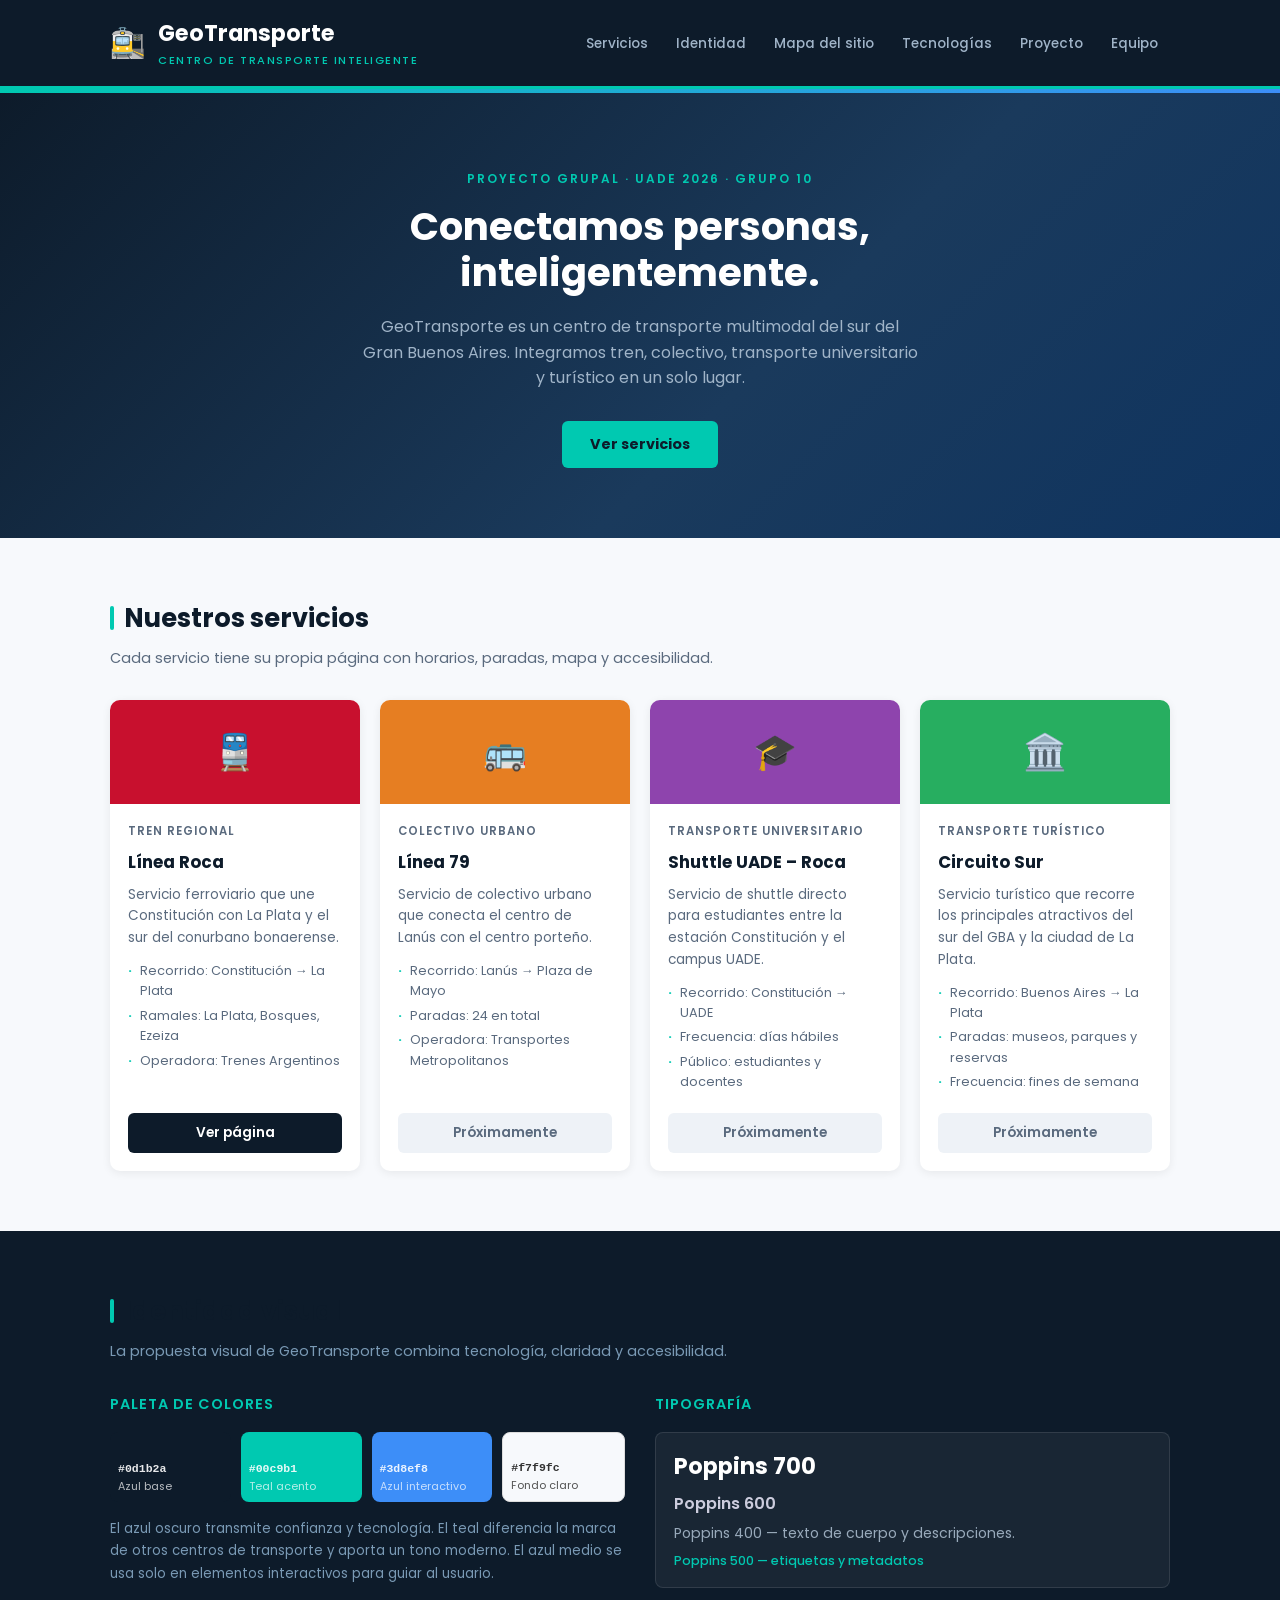
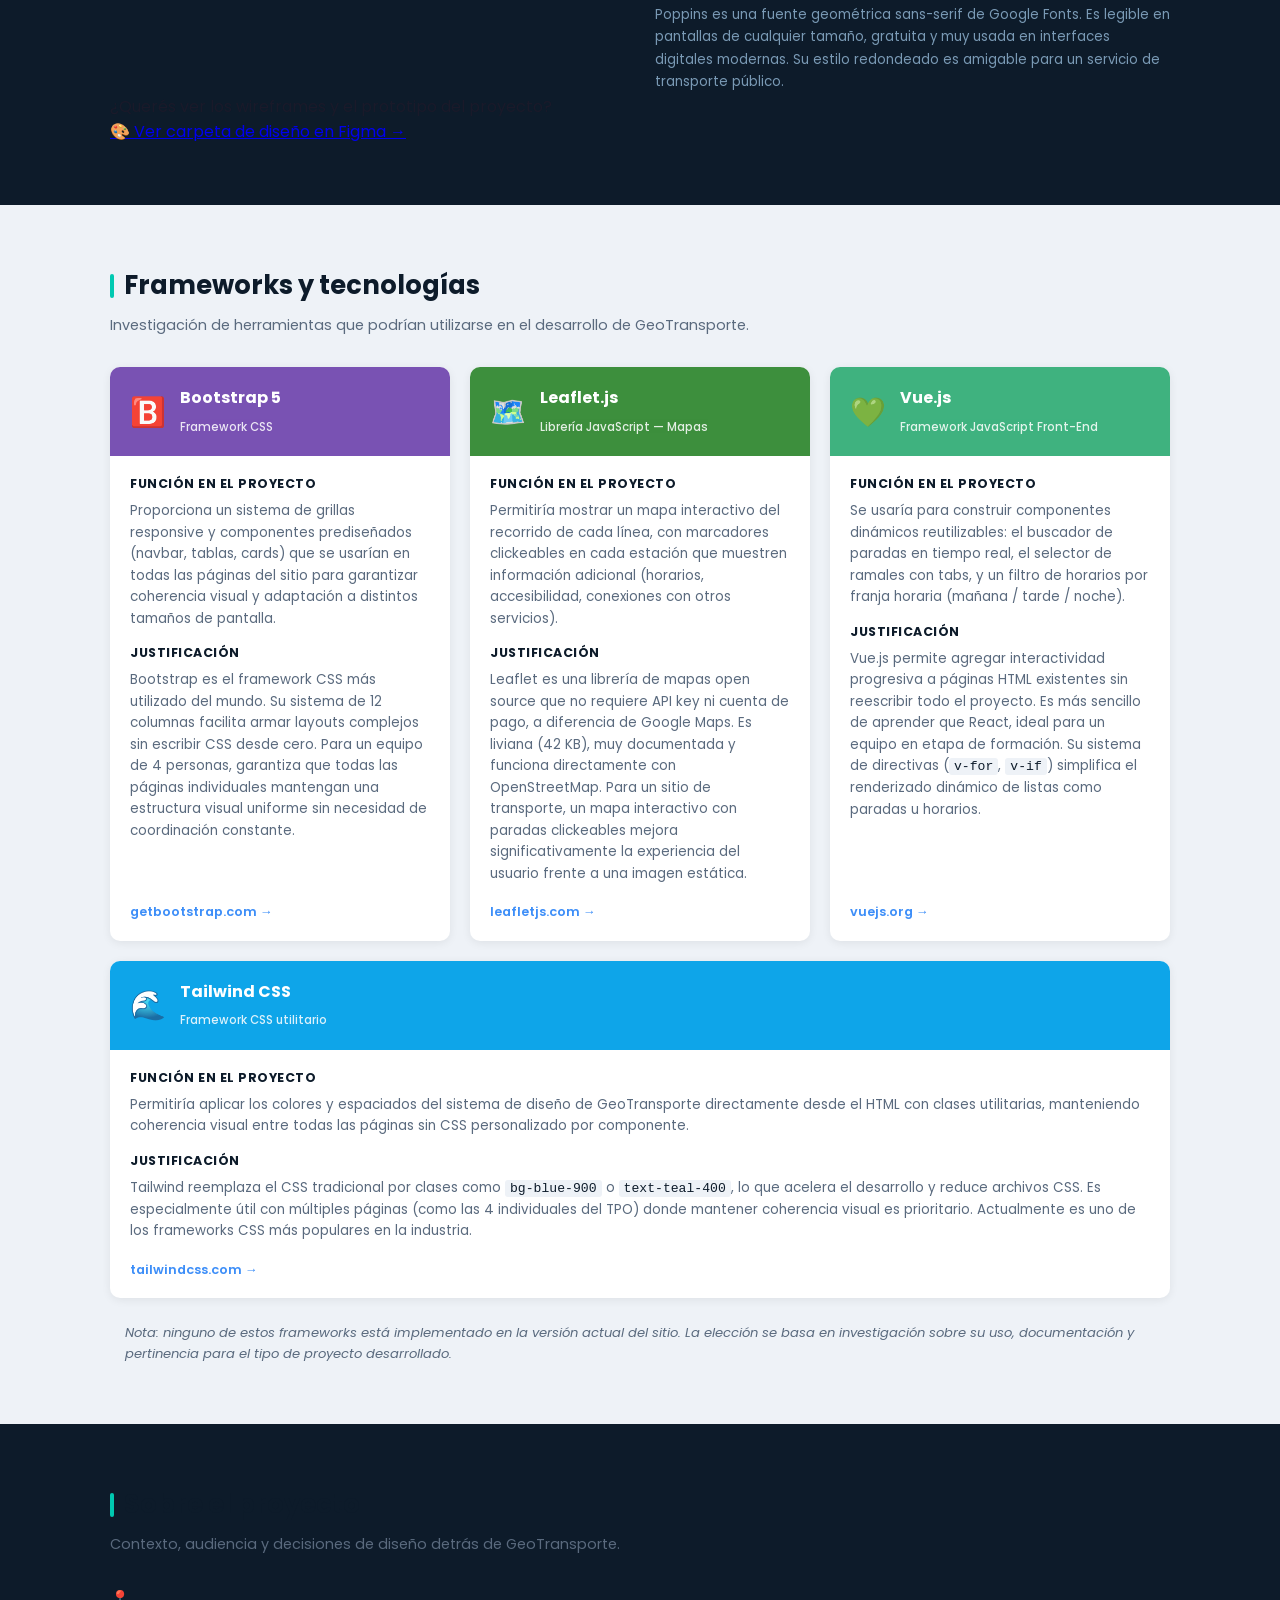
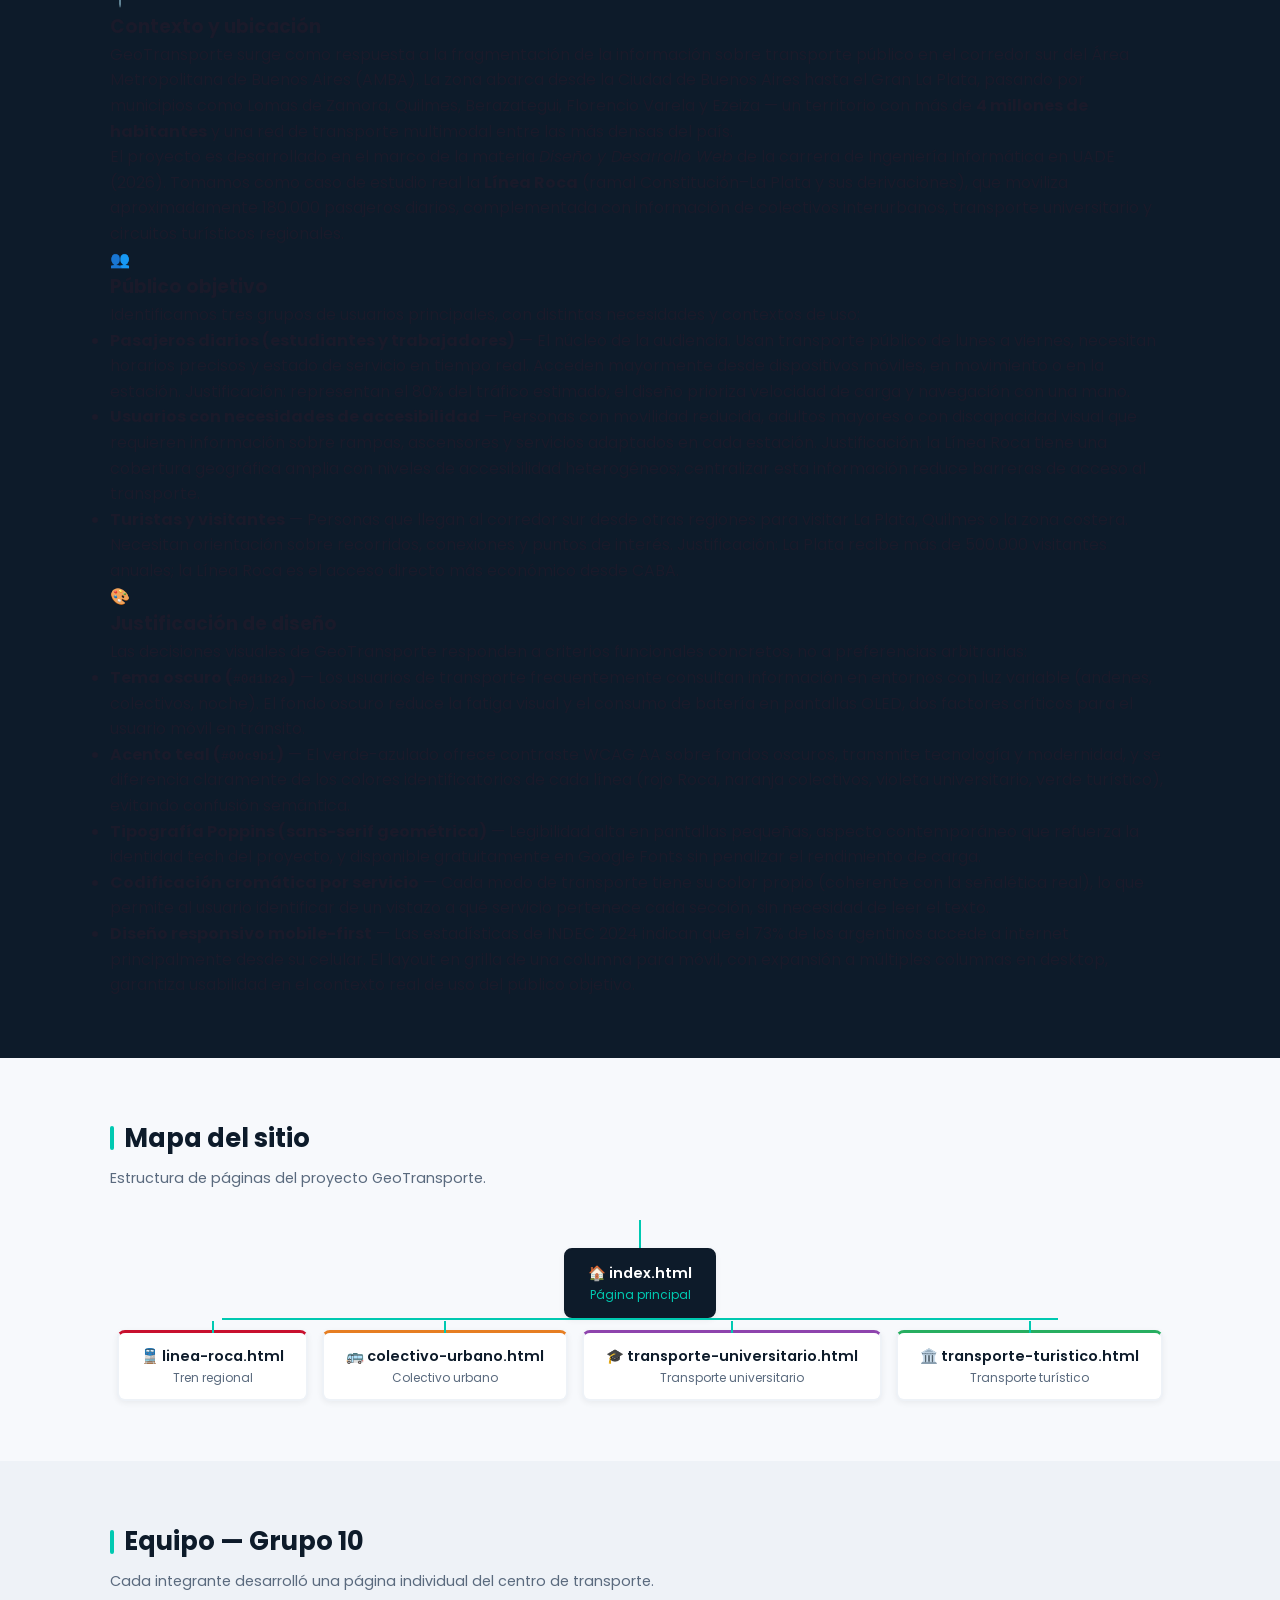
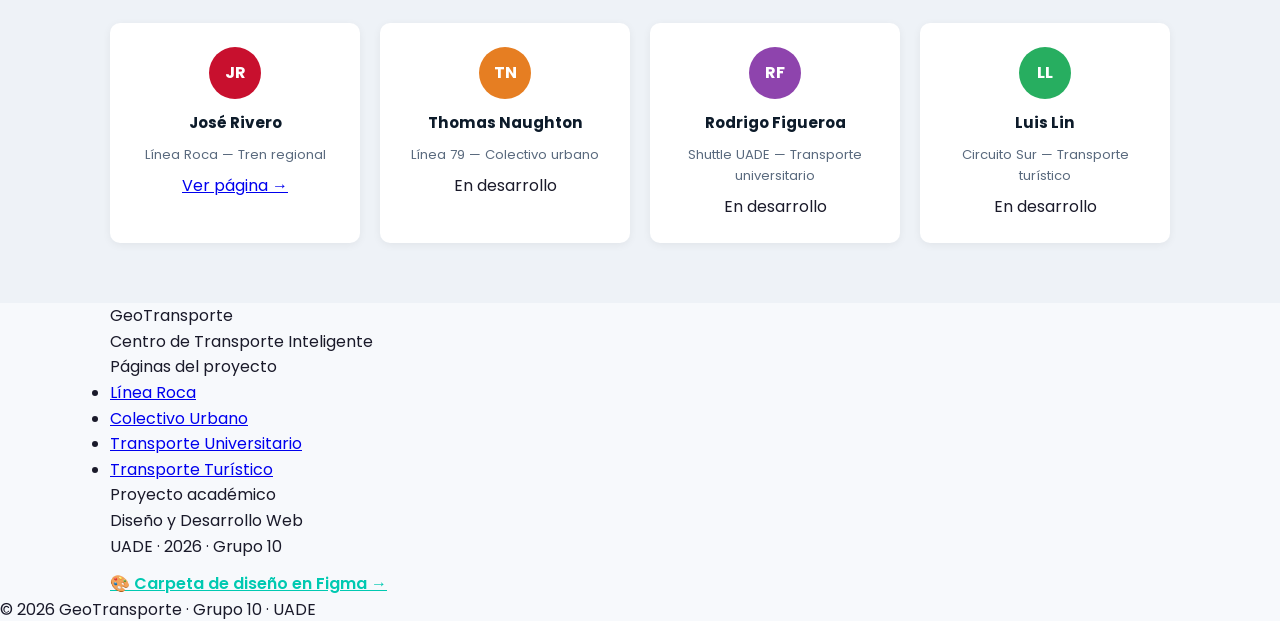
==== index.html @ 87348f89 "Initial commit: Proyecto Centro de Transporte Inteligente" ====
<!DOCTYPE html>
<html lang="es">
<head>
    <meta charset="UTF-8">
    <meta name="viewport" content="width=device-width, initial-scale=1.0">
    <title>GeoTransporte — Centro de Transporte Inteligente</title>
    <link rel="preconnect" href="https://fonts.googleapis.com">
    <link rel="preconnect" href="https://fonts.gstatic.com" crossorigin>
    <link href="https://fonts.googleapis.com/css2?family=Poppins:wght@400;500;600;700&display=swap" rel="stylesheet">
    <link rel="stylesheet" href="index.css">
</head>
<body>

    <!-- ENCABEZADO -->
    <header>
        <div class="contenedor-header">
            <div class="logo">
                <span class="logo-icono">🚉</span>
                <div>
                    <h1 class="logo-nombre">GeoTransporte</h1>
                    <p class="logo-subtitulo">Centro de Transporte Inteligente</p>
                </div>
            </div>
            <nav aria-label="Navegación principal">
                <ul>
                    <li><a href="#servicios">Servicios</a></li>
                    <li><a href="#identidad">Identidad</a></li>
                    <li><a href="#sitemap">Mapa del sitio</a></li>
                    <li><a href="#frameworks">Tecnologías</a></li>
                    <li><a href="#proyecto">Proyecto</a></li>
                    <li><a href="#equipo">Equipo</a></li>
                </ul>
            </nav>
        </div>
    </header>

    <!-- HERO -->
    <section class="hero">
        <div class="contenedor">
            <p class="hero-tag">Proyecto grupal · UADE 2026 · Grupo 10</p>
            <h2>Conectamos personas,<br>inteligentemente.</h2>
            <p class="hero-desc">
                GeoTransporte es un centro de transporte multimodal del sur del Gran Buenos Aires.
                Integramos tren, colectivo, transporte universitario y turístico en un solo lugar.
            </p>
            <a href="#servicios" class="btn-hero">Ver servicios</a>
        </div>
    </section>

    <!-- SERVICIOS / PÁGINAS INDIVIDUALES -->
    <section id="servicios" class="seccion">
        <div class="contenedor">
            <h2>Nuestros servicios</h2>
            <p class="subtitulo">Cada servicio tiene su propia página con horarios, paradas, mapa y accesibilidad.</p>

            <div class="grilla-servicios">

                <!-- Línea Roca — José -->
                <article class="tarjeta-servicio">
                    <div class="tarjeta-icono tren">🚆</div>
                    <div class="tarjeta-cuerpo">
                        <span class="tarjeta-tipo">Tren regional</span>
                        <h3>Línea Roca</h3>
                        <p>Servicio ferroviario que une Constitución con La Plata y el sur del conurbano bonaerense.</p>
                        <ul class="tarjeta-datos">
                            <li>Recorrido: Constitución → La Plata</li>
                            <li>Ramales: La Plata, Bosques, Ezeiza</li>
                            <li>Operadora: Trenes Argentinos</li>
                        </ul>
                        <a href="linea-roca.html" class="btn-tarjeta">Ver página</a>
                    </div>
                </article>

                <!-- Colectivo urbano — Thomas -->
                <article class="tarjeta-servicio">
                    <div class="tarjeta-icono colectivo">🚌</div>
                    <div class="tarjeta-cuerpo">
                        <span class="tarjeta-tipo">Colectivo urbano</span>
                        <h3>Línea 79</h3>
                        <p>Servicio de colectivo urbano que conecta el centro de Lanús con el centro porteño.</p>
                        <ul class="tarjeta-datos">
                            <li>Recorrido: Lanús → Plaza de Mayo</li>
                            <li>Paradas: 24 en total</li>
                            <li>Operadora: Transportes Metropolitanos</li>
                        </ul>
                        <a href="colectivo-urbano.html" class="btn-tarjeta proximamente">Próximamente</a>
                    </div>
                </article>

                <!-- Transporte universitario — Rodrigo -->
                <article class="tarjeta-servicio">
                    <div class="tarjeta-icono universitario">🎓</div>
                    <div class="tarjeta-cuerpo">
                        <span class="tarjeta-tipo">Transporte universitario</span>
                        <h3>Shuttle UADE – Roca</h3>
                        <p>Servicio de shuttle directo para estudiantes entre la estación Constitución y el campus UADE.</p>
                        <ul class="tarjeta-datos">
                            <li>Recorrido: Constitución → UADE</li>
                            <li>Frecuencia: días hábiles</li>
                            <li>Público: estudiantes y docentes</li>
                        </ul>
                        <a href="transporte-universitario.html" class="btn-tarjeta proximamente">Próximamente</a>
                    </div>
                </article>

                <!-- Transporte turístico — Luis -->
                <article class="tarjeta-servicio">
                    <div class="tarjeta-icono turistico">🏛️</div>
                    <div class="tarjeta-cuerpo">
                        <span class="tarjeta-tipo">Transporte turístico</span>
                        <h3>Circuito Sur</h3>
                        <p>Servicio turístico que recorre los principales atractivos del sur del GBA y la ciudad de La Plata.</p>
                        <ul class="tarjeta-datos">
                            <li>Recorrido: Buenos Aires → La Plata</li>
                            <li>Paradas: museos, parques y reservas</li>
                            <li>Frecuencia: fines de semana</li>
                        </ul>
                        <a href="transporte-turistico.html" class="btn-tarjeta proximamente">Próximamente</a>
                    </div>
                </article>

            </div>
        </div>
    </section>

    <!-- IDENTIDAD VISUAL -->
    <section id="identidad" class="seccion seccion-oscura">
        <div class="contenedor">
            <h2 class="titulo-claro">Identidad visual</h2>
            <p class="subtitulo claro">La propuesta visual de GeoTransporte combina tecnología, claridad y accesibilidad.</p>

            <div class="grilla-identidad">

                <div class="identidad-bloque">
                    <h3>Paleta de colores</h3>
                    <div class="paleta">
                        <div class="muestra-color" style="background-color: #0d1b2a;">
                            <span class="hex">#0d1b2a</span>
                            <span class="nombre-color">Azul base</span>
                        </div>
                        <div class="muestra-color" style="background-color: #00c9b1;">
                            <span class="hex">#00c9b1</span>
                            <span class="nombre-color">Teal acento</span>
                        </div>
                        <div class="muestra-color" style="background-color: #3d8ef8;">
                            <span class="hex">#3d8ef8</span>
                            <span class="nombre-color">Azul interactivo</span>
                        </div>
                        <div class="muestra-color claro" style="background-color: #f7f9fc; border: 1px solid #ddd;">
                            <span class="hex" style="color: #333;">#f7f9fc</span>
                            <span class="nombre-color" style="color: #555;">Fondo claro</span>
                        </div>
                    </div>
                    <p class="identidad-justif">
                        El azul oscuro transmite confianza y tecnología. El teal diferencia la marca de otros centros
                        de transporte y aporta un tono moderno. El azul medio se usa solo en elementos interactivos
                        para guiar al usuario.
                    </p>
                </div>

                <div class="identidad-bloque">
                    <h3>Tipografía</h3>
                    <div class="muestra-tipografia">
                        <p class="tipo-titulo">Poppins 700</p>
                        <p class="tipo-subtitulo">Poppins 600</p>
                        <p class="tipo-cuerpo">Poppins 400 — texto de cuerpo y descripciones.</p>
                        <p class="tipo-small">Poppins 500 — etiquetas y metadatos</p>
                    </div>
                    <p class="identidad-justif">
                        Poppins es una fuente geométrica sans-serif de Google Fonts. Es legible en pantallas de cualquier
                        tamaño, gratuita y muy usada en interfaces digitales modernas. Su estilo redondeado es amigable
                        para un servicio de transporte público.
                    </p>
                </div>

            </div>

            <div class="figma-cta">
                <p>¿Querés ver los wireframes y el prototipo del proyecto?</p>
                <a href="https://www.figma.com/design/9lpdKKjLLsfMPxaqhNQzon" target="_blank" rel="noopener noreferrer" class="btn-figma">
                    🎨 Ver carpeta de diseño en Figma →
                </a>
            </div>

        </div>
    </section>

    <!-- FRAMEWORKS Y TECNOLOGÍAS -->
    <section id="frameworks" class="seccion seccion-gris">
        <div class="contenedor">
            <h2>Frameworks y tecnologías</h2>
            <p class="subtitulo">Investigación de herramientas que podrían utilizarse en el desarrollo de GeoTransporte.</p>

            <div class="grilla-frameworks">

                <!-- Bootstrap -->
                <div class="framework-card">
                    <div class="fw-header fw-bootstrap">
                        <span class="fw-icono">🅱️</span>
                        <div>
                            <h3>Bootstrap 5</h3>
                            <span class="fw-tipo">Framework CSS</span>
                        </div>
                    </div>
                    <div class="fw-cuerpo">
                        <div class="fw-bloque">
                            <h4>Función en el proyecto</h4>
                            <p>Proporciona un sistema de grillas responsive y componentes prediseñados (navbar, tablas, cards) que se usarían en todas las páginas del sitio para garantizar coherencia visual y adaptación a distintos tamaños de pantalla.</p>
                        </div>
                        <div class="fw-bloque">
                            <h4>Justificación</h4>
                            <p>Bootstrap es el framework CSS más utilizado del mundo. Su sistema de 12 columnas facilita armar layouts complejos sin escribir CSS desde cero. Para un equipo de 4 personas, garantiza que todas las páginas individuales mantengan una estructura visual uniforme sin necesidad de coordinación constante.</p>
                        </div>
                        <a href="https://getbootstrap.com" target="_blank" rel="noopener noreferrer" class="fw-link">getbootstrap.com →</a>
                    </div>
                </div>

                <!-- Leaflet.js -->
                <div class="framework-card">
                    <div class="fw-header fw-leaflet">
                        <span class="fw-icono">🗺️</span>
                        <div>
                            <h3>Leaflet.js</h3>
                            <span class="fw-tipo">Librería JavaScript — Mapas</span>
                        </div>
                    </div>
                    <div class="fw-cuerpo">
                        <div class="fw-bloque">
                            <h4>Función en el proyecto</h4>
                            <p>Permitiría mostrar un mapa interactivo del recorrido de cada línea, con marcadores clickeables en cada estación que muestren información adicional (horarios, accesibilidad, conexiones con otros servicios).</p>
                        </div>
                        <div class="fw-bloque">
                            <h4>Justificación</h4>
                            <p>Leaflet es una librería de mapas open source que no requiere API key ni cuenta de pago, a diferencia de Google Maps. Es liviana (42 KB), muy documentada y funciona directamente con OpenStreetMap. Para un sitio de transporte, un mapa interactivo con paradas clickeables mejora significativamente la experiencia del usuario frente a una imagen estática.</p>
                        </div>
                        <a href="https://leafletjs.com" target="_blank" rel="noopener noreferrer" class="fw-link">leafletjs.com →</a>
                    </div>
                </div>

                <!-- Vue.js -->
                <div class="framework-card">
                                        <div class="fw-header fw-vue">
                        <span class="fw-icono">💚</span>
                        <div>
                            <h3>Vue.js</h3>
                            <span class="fw-tipo">Framework JavaScript Front-End</span>
                        </div>
                    </div>
                    <div class="fw-cuerpo">
                        <div class="fw-bloque">
                            <h4>Función en el proyecto</h4>
                            <p>Se usaría para construir componentes dinámicos reutilizables: el buscador de paradas en tiempo real, el selector de ramales con tabs, y un filtro de horarios por franja horaria (mañana / tarde / noche).</p>
                        </div>
                        <div class="fw-bloque">
                            <h4>Justificación</h4>
                            <p>Vue.js permite agregar interactividad progresiva a páginas HTML existentes sin reescribir todo el proyecto. Es más sencillo de aprender que React, ideal para un equipo en etapa de formación. Su sistema de directivas (<code>v-for</code>, <code>v-if</code>) simplifica el renderizado dinámico de listas como paradas u horarios.</p>
                        </div>
                        <a href="https://vuejs.org" target="_blank" rel="noopener noreferrer" class="fw-link">vuejs.org →</a>
                    </div>
                </div>

                <!-- Tailwind CSS -->
                <div class="framework-card">
                    <div class="fw-header fw-tailwind">
                        <span class="fw-icono">🌊</span>
                        <div>
                            <h3>Tailwind CSS</h3>
                            <span class="fw-tipo">Framework CSS utilitario</span>
                        </div>
                    </div>
                    <div class="fw-cuerpo">
                        <div class="fw-bloque">
                            <h4>Función en el proyecto</h4>
                            <p>Permitiría aplicar los colores y espaciados del sistema de diseño de GeoTransporte directamente desde el HTML con clases utilitarias, manteniendo coherencia visual entre todas las páginas sin CSS personalizado por componente.</p>
                        </div>
                        <div class="fw-bloque">
                            <h4>Justificación</h4>
                            <p>Tailwind reemplaza el CSS tradicional por clases como <code>bg-blue-900</code> o <code>text-teal-400</code>, lo que acelera el desarrollo y reduce archivos CSS. Es especialmente útil con múltiples páginas (como las 4 individuales del TPO) donde mantener coherencia visual es prioritario. Actualmente es uno de los frameworks CSS más populares en la industria.</p>
                        </div>
                        <a href="https://tailwindcss.com" target="_blank" rel="noopener noreferrer" class="fw-link">tailwindcss.com →</a>
                    </div>
                </div>

            </div>

            <p class="nota-frameworks">
                Nota: ninguno de estos frameworks está implementado en la versión actual del sitio. La elección se basa en investigación sobre su uso, documentación y pertinencia para el tipo de proyecto desarrollado.
            </p>
        </div>
    </section>


    <!-- SOBRE EL PROYECTO -->
    <section id="proyecto" class="seccion seccion-oscura">
        <div class="contenedor">
            <h2>Sobre el proyecto</h2>
            <p class="subtitulo">Contexto, audiencia y decisiones de diseño detrás de GeoTransporte.</p>

            <!-- Contexto y ubicación -->
            <div class="proyecto-bloque">
                <div class="proyecto-icono">📍</div>
                <div class="proyecto-texto">
                    <h3>Contexto y ubicación</h3>
                    <p>
                        GeoTransporte surge como respuesta a la fragmentación de la información sobre transporte público
                        en el corredor sur del Área Metropolitana de Buenos Aires (AMBA). La zona abarca desde la Ciudad
                        de Buenos Aires hasta el Gran La Plata, pasando por municipios como Lomas de Zamora, Quilmes,
                        Berazategui, Florencio Varela y Ezeiza — un territorio con más de <strong>4 millones de habitantes</strong>
                        y una red de transporte multimodal entre las más densas del país.
                    </p>
                    <p>
                        El proyecto es desarrollado en el marco de la materia <em>Diseño y Desarrollo Web</em> de la
                        carrera de Ingeniería Informática en UADE (2026). Tomamos como caso de estudio real la
                        <strong>Línea Roca</strong> (ramal Constitución–La Plata y sus derivaciones), que moviliza
                        aproximadamente 180.000 pasajeros diarios, complementada con información de colectivos
                        interurbanos, transporte universitario y circuitos turísticos regionales.
                    </p>
                </div>
            </div>

            <!-- Público objetivo -->
            <div class="proyecto-bloque">
                <div class="proyecto-icono">👥</div>
                <div class="proyecto-texto">
                    <h3>Público objetivo</h3>
                    <p>
                        Identificamos tres grupos de usuarios principales, con distintas necesidades y contextos de uso:
                    </p>
                    <ul class="proyecto-lista">
                        <li>
                            <strong>Pasajeros diarios (estudiantes y trabajadores)</strong> — El núcleo de la audiencia.
                            Usan transporte público de lunes a viernes, necesitan horarios precisos y estado de servicio
                            en tiempo real. Acceden mayormente desde dispositivos móviles, en movimiento o en la estación.
                            Justificación: representan el 80% del tráfico estimado; el diseño prioriza velocidad de carga
                            y navegación con una mano.
                        </li>
                        <li>
                            <strong>Usuarios con necesidades de accesibilidad</strong> — Personas con movilidad reducida,
                            adultos mayores o con discapacidad visual que requieren información sobre rampas, ascensores
                            y servicios adaptados en cada estación. Justificación: la Línea Roca tiene una cobertura
                            geográfica amplia con niveles de accesibilidad heterogéneos; centralizar esta información
                            reduce barreras de acceso al transporte.
                        </li>
                        <li>
                            <strong>Turistas y visitantes</strong> — Personas que llegan al corredor sur desde otras
                            regiones para visitar La Plata, Quilmes o la zona costera. Necesitan orientación sobre
                            recorridos, conexiones y puntos de interés. Justificación: La Plata recibe más de 500.000
                            visitantes anuales; la Línea Roca es el acceso directo más económico desde CABA.
                        </li>
                    </ul>
                </div>
            </div>

            <!-- Justificación de diseño -->
            <div class="proyecto-bloque">
                <div class="proyecto-icono">🎨</div>
                <div class="proyecto-texto">
                    <h3>Justificación de diseño</h3>
                    <p>
                        Las decisiones visuales de GeoTransporte responden a criterios funcionales concretos,
                        no a preferencias arbitrarias:
                    </p>
                    <ul class="proyecto-lista">
                        <li>
                            <strong>Tema oscuro (<code>#0d1b2a</code>)</strong> — Los usuarios de transporte
                            frecuentemente consultan información en entornos con luz variable (andenes, colectivos,
                            noche). El fondo oscuro reduce la fatiga visual y el consumo de batería en pantallas OLED,
                            dos factores críticos para el usuario móvil en tránsito.
                        </li>
                        <li>
                            <strong>Acento teal (<code>#00c9b1</code>)</strong> — El verde-azulado ofrece
                            contraste WCAG AA sobre fondos oscuros, transmite tecnología y modernidad, y se diferencia
                            claramente de los colores identificatorios de cada línea (rojo Roca, naranja colectivos,
                            violeta universitario, verde turístico), evitando confusión semántica.
                        </li>
                        <li>
                            <strong>Tipografía Poppins (sans-serif geométrica)</strong> — Legibilidad alta en
                            pantallas pequeñas, aspecto contemporáneo que refuerza la identidad tech del proyecto, y
                            disponible gratuitamente en Google Fonts sin penalizar el rendimiento de carga.
                        </li>
                        <li>
                            <strong>Codificación cromática por servicio</strong> — Cada modo de transporte tiene
                            su color propio (coherente con la señalética real), lo que permite al usuario identificar
                            de un vistazo a qué servicio pertenece cada sección, sin necesidad de leer el texto.
                        </li>
                        <li>
                            <strong>Diseño responsivo mobile-first</strong> — Las estadísticas de INDEC 2024
                            indican que el 73% de los argentinos accede a internet principalmente desde su celular.
                            El layout en grilla de una columna para móvil, con expansión a múltiples columnas en
                            desktop, garantiza usabilidad en el contexto real de uso del público objetivo.
                        </li>
                    </ul>
                </div>
            </div>

        </div>
    </section>


    <!-- MAPA DEL SITIO -->
    <section id="sitemap" class="seccion">
        <div class="contenedor">
            <h2>Mapa del sitio</h2>
            <p class="subtitulo">Estructura de páginas del proyecto GeoTransporte.</p>

            <div class="sitemap">
                <div class="sitemap-nodo raiz">
                    <span>🏠 index.html</span>
                    <small>Página principal</small>
                </div>
                <div class="sitemap-ramas">
                    <div class="sitemap-nodo hoja tren">
                        <span>🚆 linea-roca.html</span>
                        <small>Tren regional</small>
                    </div>
                    <div class="sitemap-nodo hoja colectivo">
                        <span>🚌 colectivo-urbano.html</span>
                        <small>Colectivo urbano</small>
                    </div>
                    <div class="sitemap-nodo hoja universitario">
                        <span>🎓 transporte-universitario.html</span>
                        <small>Transporte universitario</small>
                    </div>
                    <div class="sitemap-nodo hoja turistico">
                        <span>🏛️ transporte-turistico.html</span>
                        <small>Transporte turístico</small>
                    </div>
                </div>
            </div>
        </div>
    </section>

    <!-- EQUIPO -->
    <section id="equipo" class="seccion seccion-gris">
        <div class="contenedor">
            <h2>Equipo — Grupo 10</h2>
            <p class="subtitulo">Cada integrante desarrolló una página individual del centro de transporte.</p>

            <div class="grilla-equipo">
                <div class="tarjeta-integrante">
                    <div class="avatar tren">JR</div>
                    <h3>José Rivero</h3>
                    <p>Línea Roca — Tren regional</p>
                    <a href="linea-roca.html">Ver página →</a>
                </div>
                <div class="tarjeta-integrante">
                    <div class="avatar colectivo">TN</div>
                    <h3>Thomas Naughton</h3>
                    <p>Línea 79 — Colectivo urbano</p>
                    <span class="pendiente">En desarrollo</span>
                </div>
                <div class="tarjeta-integrante">
                    <div class="avatar universitario">RF</div>
                    <h3>Rodrigo Figueroa</h3>
                    <p>Shuttle UADE — Transporte universitario</p>
                    <span class="pendiente">En desarrollo</span>
                </div>
                <div class="tarjeta-integrante">
                    <div class="avatar turistico">LL</div>
                    <h3>Luis Lin</h3>
                    <p>Circuito Sur — Transporte turístico</p>
                    <span class="pendiente">En desarrollo</span>
                </div>
            </div>
        </div>
    </section>

    <!-- FOOTER -->
    <footer>
        <div class="contenedor contenedor-footer">
            <div class="footer-bloque">
                <p class="footer-logo">GeoTransporte</p>
                <p>Centro de Transporte Inteligente</p>
            </div>
            <div class="footer-bloque">
                <p class="footer-titulo">Páginas del proyecto</p>
                <ul>
                    <li><a href="linea-roca.html">Línea Roca</a></li>
                    <li><a href="colectivo-urbano.html">Colectivo Urbano</a></li>
                    <li><a href="transporte-universitario.html">Transporte Universitario</a></li>
                    <li><a href="transporte-turistico.html">Transporte Turístico</a></li>
                </ul>
            </div>
            <div class="footer-bloque">
                <p class="footer-titulo">Proyecto académico</p>
                <p>Diseño y Desarrollo Web</p>
                <p>UADE · 2026 · Grupo 10</p>
                <p style="margin-top: 0.75rem;">
                    <a href="https://www.figma.com/design/9lpdKKjLLsfMPxaqhNQzon" target="_blank" rel="noopener noreferrer" style="color: var(--color-acento); font-weight: 600;">
                        🎨 Carpeta de diseño en Figma →
                    </a>
                </p>
            </div>
        </div>
        <p class="footer-copy">© 2026 GeoTransporte · Grupo 10 · UADE</p>
    </footer>

</body>
</html>
---- index.css ----
/* =============================================
   ESTILOS — index.html
   GeoTransporte · Grupo 10 · UADE 2026
   ============================================= */

:root {
    --color-base: #0d1b2a;
    --color-acento: #00c9b1;
    --color-azul: #3d8ef8;
    --color-fondo: #f7f9fc;
    --color-fondo-alt: #eef2f7;
    --color-blanco: #ffffff;
    --color-texto: #1a1a2a;
    --color-texto-suave: #5a6a7e;
    --fuente: 'Poppins', Arial, sans-serif;

    /* colores por servicio */
    --tren: #c8102e;
    --colectivo: #e67e22;
    --universitario: #8e44ad;
    --turistico: #27ae60;
}

* {
    margin: 0;
    padding: 0;
    box-sizing: border-box;
}

body {
    font-family: var(--fuente);
    color: var(--color-texto);
    background-color: var(--color-fondo);
    line-height: 1.6;
}

.contenedor {
    max-width: 1100px;
    margin: 0 auto;
    padding: 0 20px;
}

/* ---- HEADER ---- */
header {
    background-color: var(--color-base);
    color: var(--color-blanco);
    padding: 16px 0;
    position: sticky;
    top: 0;
    z-index: 100;
    border-bottom: 3px solid var(--color-acento);
}

.contenedor-header {
    max-width: 1100px;
    margin: 0 auto;
    padding: 0 20px;
    display: flex;
    justify-content: space-between;
    align-items: center;
    flex-wrap: wrap;
    gap: 10px;
}

.logo {
    display: flex;
    align-items: center;
    gap: 12px;
}

.logo-icono {
    font-size: 1.8rem;
}

.logo-nombre {
    font-size: 1.4rem;
    font-weight: 700;
    color: var(--color-blanco);
}

.logo-subtitulo {
    font-size: 0.7rem;
    color: var(--color-acento);
    text-transform: uppercase;
    letter-spacing: 1.5px;
    font-weight: 500;
}

nav ul {
    list-style: none;
    display: flex;
    gap: 4px;
    flex-wrap: wrap;
}

nav ul li a {
    color: #a0b4c8;
    text-decoration: none;
    font-size: 0.85rem;
    font-weight: 500;
    padding: 6px 12px;
    border-radius: 4px;
    transition: background-color 0.2s, color 0.2s;
}

nav ul li a:hover {
    background-color: rgba(0, 201, 177, 0.12);
    color: var(--color-acento);
}

/* ---- HERO ---- */
.hero {
    background: linear-gradient(135deg, var(--color-base) 0%, #1a3a5c 60%, #0f3460 100%);
    color: var(--color-blanco);
    padding: 80px 0 70px;
    text-align: center;
    position: relative;
    overflow: hidden;
}

.hero::before {
    content: '';
    position: absolute;
    top: 0; left: 0; right: 0;
    height: 4px;
    background: linear-gradient(90deg, var(--color-acento), var(--color-azul));
}

.hero-tag {
    font-size: 0.75rem;
    color: var(--color-acento);
    text-transform: uppercase;
    letter-spacing: 2px;
    font-weight: 600;
    margin-bottom: 16px;
}

.hero h2 {
    font-size: 2.4rem;
    font-weight: 700;
    line-height: 1.2;
    margin-bottom: 18px;
}

.hero-desc {
    font-size: 1rem;
    color: #a0b4c8;
    max-width: 560px;
    margin: 0 auto 30px;
}

.btn-hero {
    display: inline-block;
    background-color: var(--color-acento);
    color: var(--color-base);
    padding: 12px 28px;
    border-radius: 6px;
    text-decoration: none;
    font-weight: 700;
    font-size: 0.9rem;
    transition: opacity 0.2s;
}

.btn-hero:hover {
    opacity: 0.85;
}

/* ---- SECCIONES ---- */
.seccion {
    padding: 60px 0;
}

.seccion-gris {
    background-color: var(--color-fondo-alt);
}

.seccion-oscura {
    background-color: var(--color-base);
}

.seccion h2,
.titulo-claro {
    font-size: 1.6rem;
    font-weight: 700;
    color: var(--color-base);
    margin-bottom: 8px;
    display: flex;
    align-items: center;
    gap: 10px;
}

.titulo-claro {
    color: var(--color-blanco);
}

.seccion h2::before {
    content: '';
    display: inline-block;
    width: 4px;
    height: 24px;
    background-color: var(--color-acento);
    border-radius: 2px;
    flex-shrink: 0;
}

.subtitulo {
    color: var(--color-texto-suave);
    font-size: 0.9rem;
    margin-bottom: 30px;
}

.subtitulo.claro {
    color: #7a9ab5;
}

/* ---- GRILLA DE SERVICIOS ---- */
.grilla-servicios {
    display: flex;
    flex-wrap: wrap;
    gap: 20px;
}

.tarjeta-servicio {
    flex: 1;
    min-width: 220px;
    background-color: var(--color-blanco);
    border-radius: 10px;
    overflow: hidden;
    box-shadow: 0 2px 10px rgba(0, 0, 0, 0.07);
    display: flex;
    flex-direction: column;
    transition: transform 0.2s, box-shadow 0.2s;
}

.tarjeta-servicio:hover {
    transform: translateY(-4px);
    box-shadow: 0 6px 20px rgba(0, 0, 0, 0.1);
}

.tarjeta-icono {
    font-size: 2.2rem;
    padding: 24px;
    text-align: center;
    color: var(--color-blanco);
}

.tarjeta-icono.tren         { background-color: var(--tren); }
.tarjeta-icono.colectivo    { background-color: var(--colectivo); }
.tarjeta-icono.universitario { background-color: var(--universitario); }
.tarjeta-icono.turistico    { background-color: var(--turistico); }

.tarjeta-cuerpo {
    padding: 18px;
    display: flex;
    flex-direction: column;
    flex: 1;
    gap: 8px;
}

.tarjeta-tipo {
    font-size: 0.72rem;
    font-weight: 600;
    text-transform: uppercase;
    letter-spacing: 1px;
    color: var(--color-texto-suave);
}

.tarjeta-cuerpo h3 {
    font-size: 1.05rem;
    font-weight: 700;
    color: var(--color-base);
}

.tarjeta-cuerpo p {
    font-size: 0.85rem;
    color: var(--color-texto-suave);
}

.tarjeta-datos {
    list-style: none;
    padding: 0;
    margin-top: 4px;
    display: flex;
    flex-direction: column;
    gap: 4px;
    flex: 1;
}

.tarjeta-datos li {
    font-size: 0.8rem;
    color: var(--color-texto-suave);
    padding-left: 12px;
    position: relative;
}

.tarjeta-datos li::before {
    content: '·';
    position: absolute;
    left: 0;
    color: var(--color-acento);
    font-weight: 700;
}

.btn-tarjeta {
    display: block;
    text-align: center;
    background-color: var(--color-base);
    color: var(--color-blanco);
    padding: 9px 0;
    border-radius: 6px;
    text-decoration: none;
    font-size: 0.85rem;
    font-weight: 600;
    margin-top: 12px;
    transition: background-color 0.2s;
}

.btn-tarjeta:hover {
    background-color: #1a3a5c;
}

.btn-tarjeta.proximamente {
    background-color: var(--color-fondo-alt);
    color: var(--color-texto-suave);
    cursor: default;
}

/* ---- IDENTIDAD VISUAL ---- */
.grilla-identidad {
    display: flex;
    gap: 30px;
    flex-wrap: wrap;
    margin-top: 30px;
}

.identidad-bloque {
    flex: 1;
    min-width: 260px;
}

.identidad-bloque h3 {
    color: var(--color-acento);
    font-size: 0.9rem;
    font-weight: 600;
    text-transform: uppercase;
    letter-spacing: 1px;
    margin-bottom: 16px;
}

/* paleta de colores */
.paleta {
    display: flex;
    gap: 10px;
    flex-wrap: wrap;
    margin-bottom: 16px;
}

.muestra-color {
    flex: 1;
    min-width: 80px;
    height: 70px;
    border-radius: 8px;
    display: flex;
    flex-direction: column;
    justify-content: flex-end;
    padding: 6px 8px;
}

.muestra-color .hex {
    font-size: 0.72rem;
    font-weight: 700;
    color: rgba(255, 255, 255, 0.9);
    font-family: monospace;
}

.muestra-color .nombre-color {
    font-size: 0.68rem;
    color: rgba(255, 255, 255, 0.7);
}

/* tipografía */
.muestra-tipografia {
    background-color: rgba(255, 255, 255, 0.05);
    border: 1px solid rgba(255, 255, 255, 0.1);
    border-radius: 8px;
    padding: 16px 18px;
    margin-bottom: 16px;
    display: flex;
    flex-direction: column;
    gap: 6px;
}

.tipo-titulo    { font-size: 1.4rem; font-weight: 700; color: #fff; }
.tipo-subtitulo { font-size: 1rem;   font-weight: 600; color: #ccd; }
.tipo-cuerpo    { font-size: 0.88rem; font-weight: 400; color: #99aabb; }
.tipo-small     { font-size: 0.78rem; font-weight: 500; color: var(--color-acento); }

.identidad-justif {
    font-size: 0.83rem;
    color: #7a9ab5;
    line-height: 1.7;
}

/* ---- FRAMEWORKS ---- */
.grilla-frameworks {
    display: flex;
    flex-wrap: wrap;
    gap: 20px;
    margin-top: 10px;
}

.framework-card {
    flex: 1;
    min-width: 260px;
    background-color: var(--color-blanco);
    border-radius: 10px;
    overflow: hidden;
    box-shadow: 0 2px 10px rgba(0,0,0,0.07);
    display: flex;
    flex-direction: column;
}

.fw-header {
    display: flex;
    align-items: center;
    gap: 14px;
    padding: 18px 20px;
    color: var(--color-blanco);
}

.fw-bootstrap    { background-color: #7952b3; }
.fw-leaflet      { background-color: #3d8f3d; }
.fw-vue          { background-color: #3fb27f; }
.fw-tailwind     { background-color: #0ea5e9; }

.fw-icono {
    font-size: 1.8rem;
    flex-shrink: 0;
}

.fw-header h3 {
    font-size: 1rem;
    font-weight: 700;
    margin-bottom: 2px;
}

.fw-tipo {
    font-size: 0.72rem;
    opacity: 0.85;
    font-weight: 500;
}

.fw-cuerpo {
    padding: 18px 20px;
    display: flex;
    flex-direction: column;
    gap: 14px;
    flex: 1;
}

.fw-bloque h4 {
    font-size: 0.78rem;
    font-weight: 700;
    text-transform: uppercase;
    letter-spacing: 0.5px;
    color: var(--color-base);
    margin-bottom: 6px;
}

.fw-bloque p {
    font-size: 0.84rem;
    color: var(--color-texto-suave);
    line-height: 1.6;
}

.fw-bloque code {
    background-color: var(--color-fondo-alt);
    padding: 1px 5px;
    border-radius: 3px;
    font-size: 0.82rem;
    color: var(--color-base);
}

.fw-link {
    display: inline-block;
    font-size: 0.8rem;
    font-weight: 600;
    color: var(--color-azul);
    text-decoration: none;
    margin-top: auto;
    padding-top: 4px;
}

.fw-link:hover { text-decoration: underline; }

.nota-frameworks {
    margin-top: 24px;
    font-size: 0.82rem;
    color: var(--color-texto-suave);
    font-style: italic;
    border-left: 3px solid var(--color-fondo-alt);
    padding-left: 12px;
}

/* ---- MAPA DEL SITIO ---- */
.sitemap {
    margin-top: 25px;
    display: flex;
    flex-direction: column;
    align-items: center;
    gap: 0;
}

.sitemap-nodo {
    display: flex;
    flex-direction: column;
    align-items: center;
    background-color: var(--color-blanco);
    border: 2px solid var(--color-acento);
    border-radius: 8px;
    padding: 12px 22px;
    text-align: center;
    box-shadow: 0 2px 6px rgba(0,0,0,0.06);
}

.sitemap-nodo span {
    font-weight: 600;
    font-size: 0.9rem;
    color: var(--color-base);
}

.sitemap-nodo small {
    font-size: 0.75rem;
    color: var(--color-texto-suave);
}

.sitemap-nodo.raiz {
    border-color: var(--color-base);
    background-color: var(--color-base);
}

.sitemap-nodo.raiz span {
    color: var(--color-blanco);
}

.sitemap-nodo.raiz small {
    color: var(--color-acento);
}

/* línea vertical entre raíz y ramas */
.sitemap::before {
    content: '';
    width: 2px;
    height: 28px;
    background-color: var(--color-acento);
}

.sitemap-ramas {
    display: flex;
    gap: 14px;
    flex-wrap: wrap;
    justify-content: center;
    position: relative;
    padding-top: 12px;
}

/* línea horizontal sobre las hojas */
.sitemap-ramas::before {
    content: '';
    position: absolute;
    top: 0;
    left: 10%;
    right: 10%;
    height: 2px;
    background-color: var(--color-acento);
}

.sitemap-nodo.hoja {
    border-color: var(--color-fondo-alt);
    position: relative;
}

/* líneas verticales desde la barra horizontal a cada hoja */
.sitemap-nodo.hoja::before {
    content: '';
    position: absolute;
    top: -12px;
    left: 50%;
    transform: translateX(-50%);
    width: 2px;
    height: 12px;
    background-color: var(--color-acento);
}

.sitemap-nodo.hoja.tren         { border-top: 3px solid var(--tren); }
.sitemap-nodo.hoja.colectivo    { border-top: 3px solid var(--colectivo); }
.sitemap-nodo.hoja.universitario { border-top: 3px solid var(--universitario); }
.sitemap-nodo.hoja.turistico    { border-top: 3px solid var(--turistico); }

/* ---- EQUIPO ---- */
.grilla-equipo {
    display: flex;
    flex-wrap: wrap;
    gap: 20px;
    margin-top: 10px;
}

.tarjeta-integrante {
    flex: 1;
    min-width: 180px;
    background-color: var(--color-blanco);
    border-radius: 10px;
    padding: 24px 18px;
    text-align: center;
    box-shadow: 0 2px 8px rgba(0,0,0,0.06);
    display: flex;
    flex-direction: column;
    align-items: center;
    gap: 8px;
}

.avatar {
    width: 52px;
    height: 52px;
    border-radius: 50%;
    display: flex;
    align-items: center;
    justify-content: center;
    font-size: 1rem;
    font-weight: 700;
    color: var(--color-blanco);
    margin-bottom: 4px;
}

.avatar.tren          { background-color: var(--tren); }
.avatar.colectivo     { background-color: var(--colectivo); }
.avatar.universitario { background-color: var(--universitario); }
.avatar.turistico     { background-color: var(--turistico); }

.tarjeta-integrante h3 {
    font-size: 0.95rem;
    font-weight: 700;
    color: var(--color-base);
}

.tarjeta-integrante p {
    font-size: 0.82rem;
    color: var(--color-texto-suave);
}

.tarjeta-integrante a {
    
/* ===================================================
   SECCIÓN: SOBRE EL PROYECTO
   =================================================== */

.seccion-oscura {
    background-color: var(--color-base);
    color: var(--color-blanco);
}

.seccion-oscura h2,
.seccion-oscura .subtitulo {
    color: var(--color-blanco);
}

.seccion-oscura .subtitulo {
    opacity: 0.7;
}

.proyecto-bloque {
    display: flex;
    gap: 1.5rem;
    background-color: rgba(255, 255, 255, 0.05);
    border: 1px solid rgba(255, 255, 255, 0.08);
    border-radius: 12px;
    padding: 2rem;
    margin-top: 2rem;
    align-items: flex-start;
}

.proyecto-icono {
    font-size: 2.2rem;
    flex-shrink: 0;
    width: 56px;
    text-align: center;
    margin-top: 2px;
}

.proyecto-texto {
    flex: 1;
}

.proyecto-texto h3 {
    font-size: 1.2rem;
    font-weight: 700;
    color: var(--color-acento);
    margin-bottom: 0.75rem;
}

.proyecto-texto p {
    font-size: 0.95rem;
    color: rgba(255, 255, 255, 0.82);
    line-height: 1.7;
    margin-bottom: 0.75rem;
}

.proyecto-texto p:last-child {
    margin-bottom: 0;
}

.proyecto-lista {
    list-style: none;
    padding: 0;
    margin: 0.75rem 0 0;
    display: flex;
    flex-direction: column;
    gap: 1rem;
}

.proyecto-lista li {
    font-size: 0.92rem;
    color: rgba(255, 255, 255, 0.8);
    line-height: 1.65;
    padding-left: 1.2rem;
    position: relative;
}

.proyecto-lista li::before {
    content: "▸";
    color: var(--color-acento);
    position: absolute;
    left: 0;
    font-size: 0.85rem;
}

.proyecto-lista li strong {
    color: var(--color-blanco);
}

.proyecto-lista li code {
    background-color: rgba(0, 201, 177, 0.15);
    color: var(--color-acento);
    padding: 0.1em 0.35em;
    border-radius: 4px;
    font-size: 0.88em;
    font-family: 'Courier New', monospace;
}

@media (max-width: 640px) {
    .proyecto-bloque {
        flex-direction: column;
        gap: 1rem;
    }

    .proyecto-icono {
        font-size: 1.8rem;
        width: auto;
    }
}

/* ===================================================
   FIGMA CTA — link a carpeta de diseño
   =================================================== */

.figma-cta {
    margin-top: 2.5rem;
    text-align: center;
    padding: 1.5rem;
    background-color: rgba(0, 201, 177, 0.08);
    border: 1px solid rgba(0, 201, 177, 0.25);
    border-radius: 12px;
}

.figma-cta p {
    font-size: 0.95rem;
    color: rgba(255, 255, 255, 0.7);
    margin-bottom: 1rem;
}

.btn-figma {
    display: inline-block;
    background-color: var(--color-acento);
    color: var(--color-base);
    font-weight: 700;
    font-size: 0.95rem;
    padding: 0.65rem 1.6rem;
    border-radius: 8px;
    text-decoration: none;
    transition: opacity 0.2s, transform 0.2s;
}

.btn-figma:hover {
    opacity: 0.88;
    transform: translateY(-2px);
}
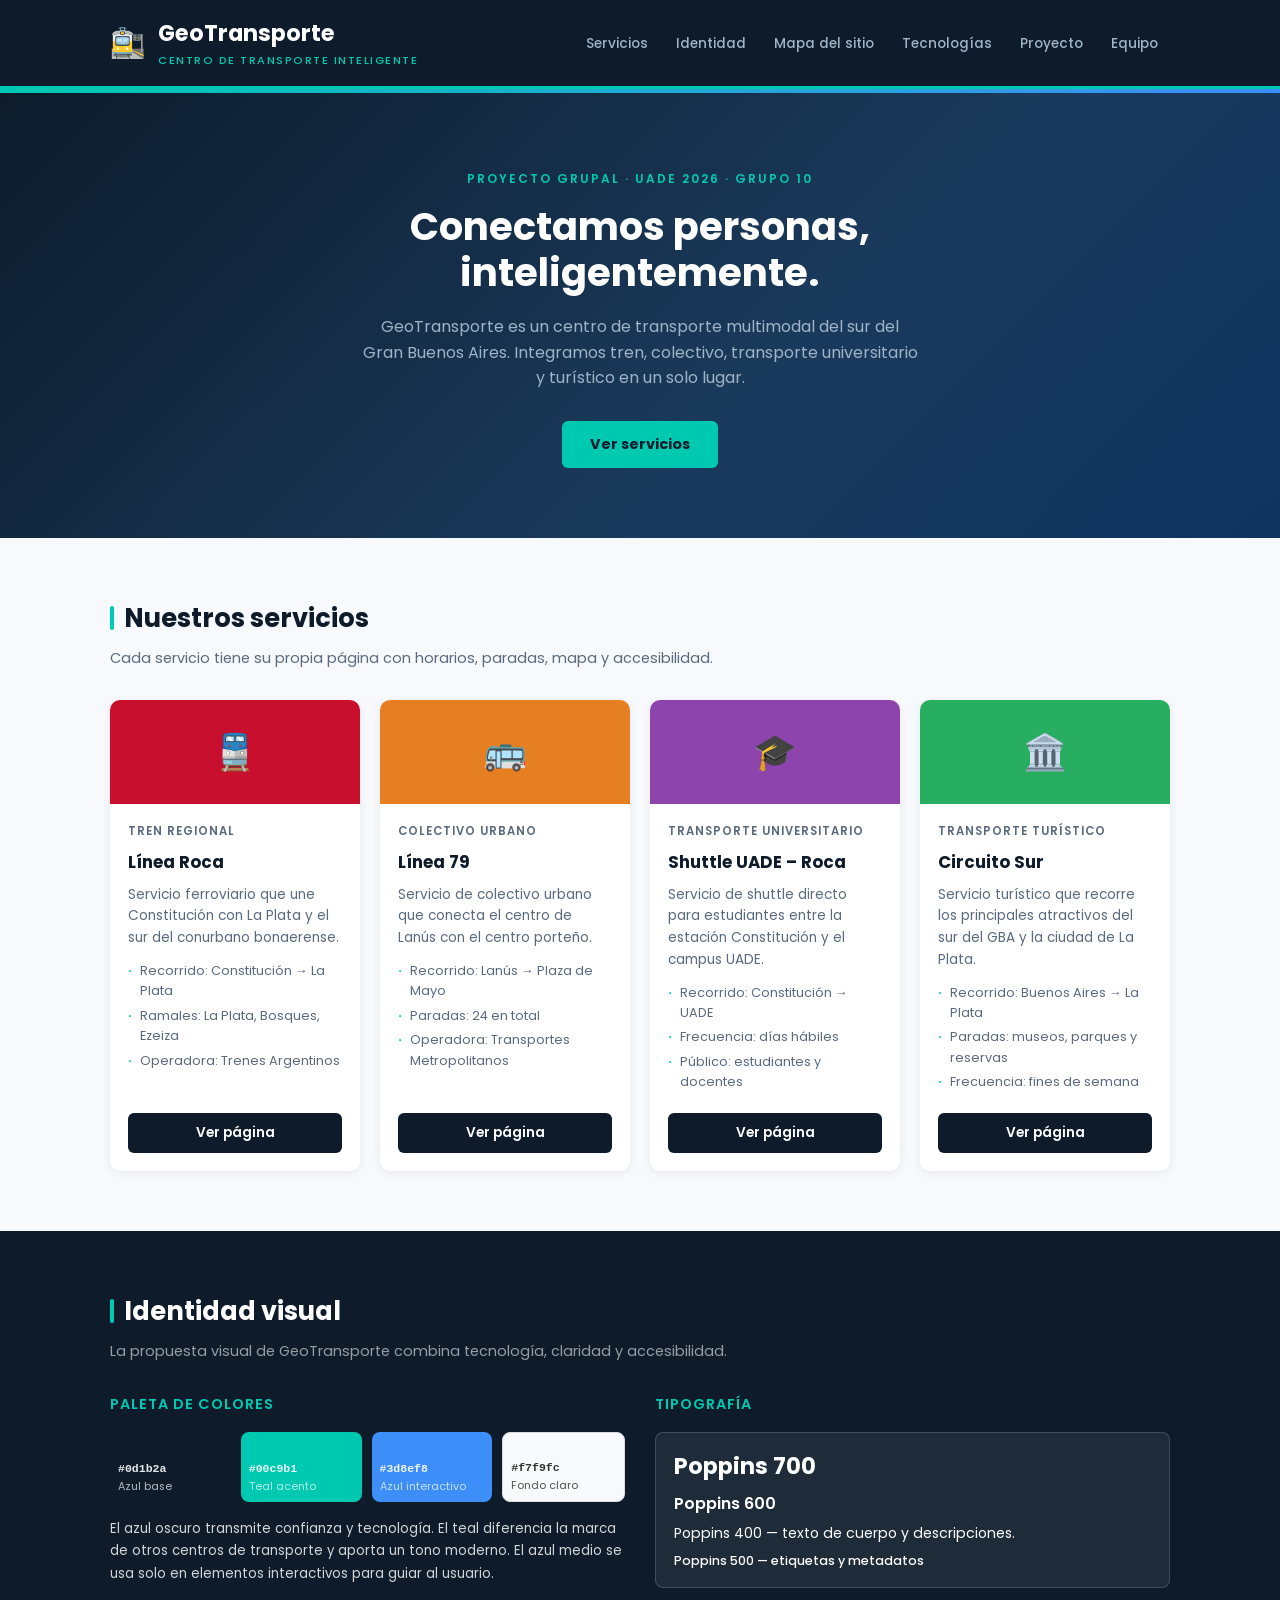
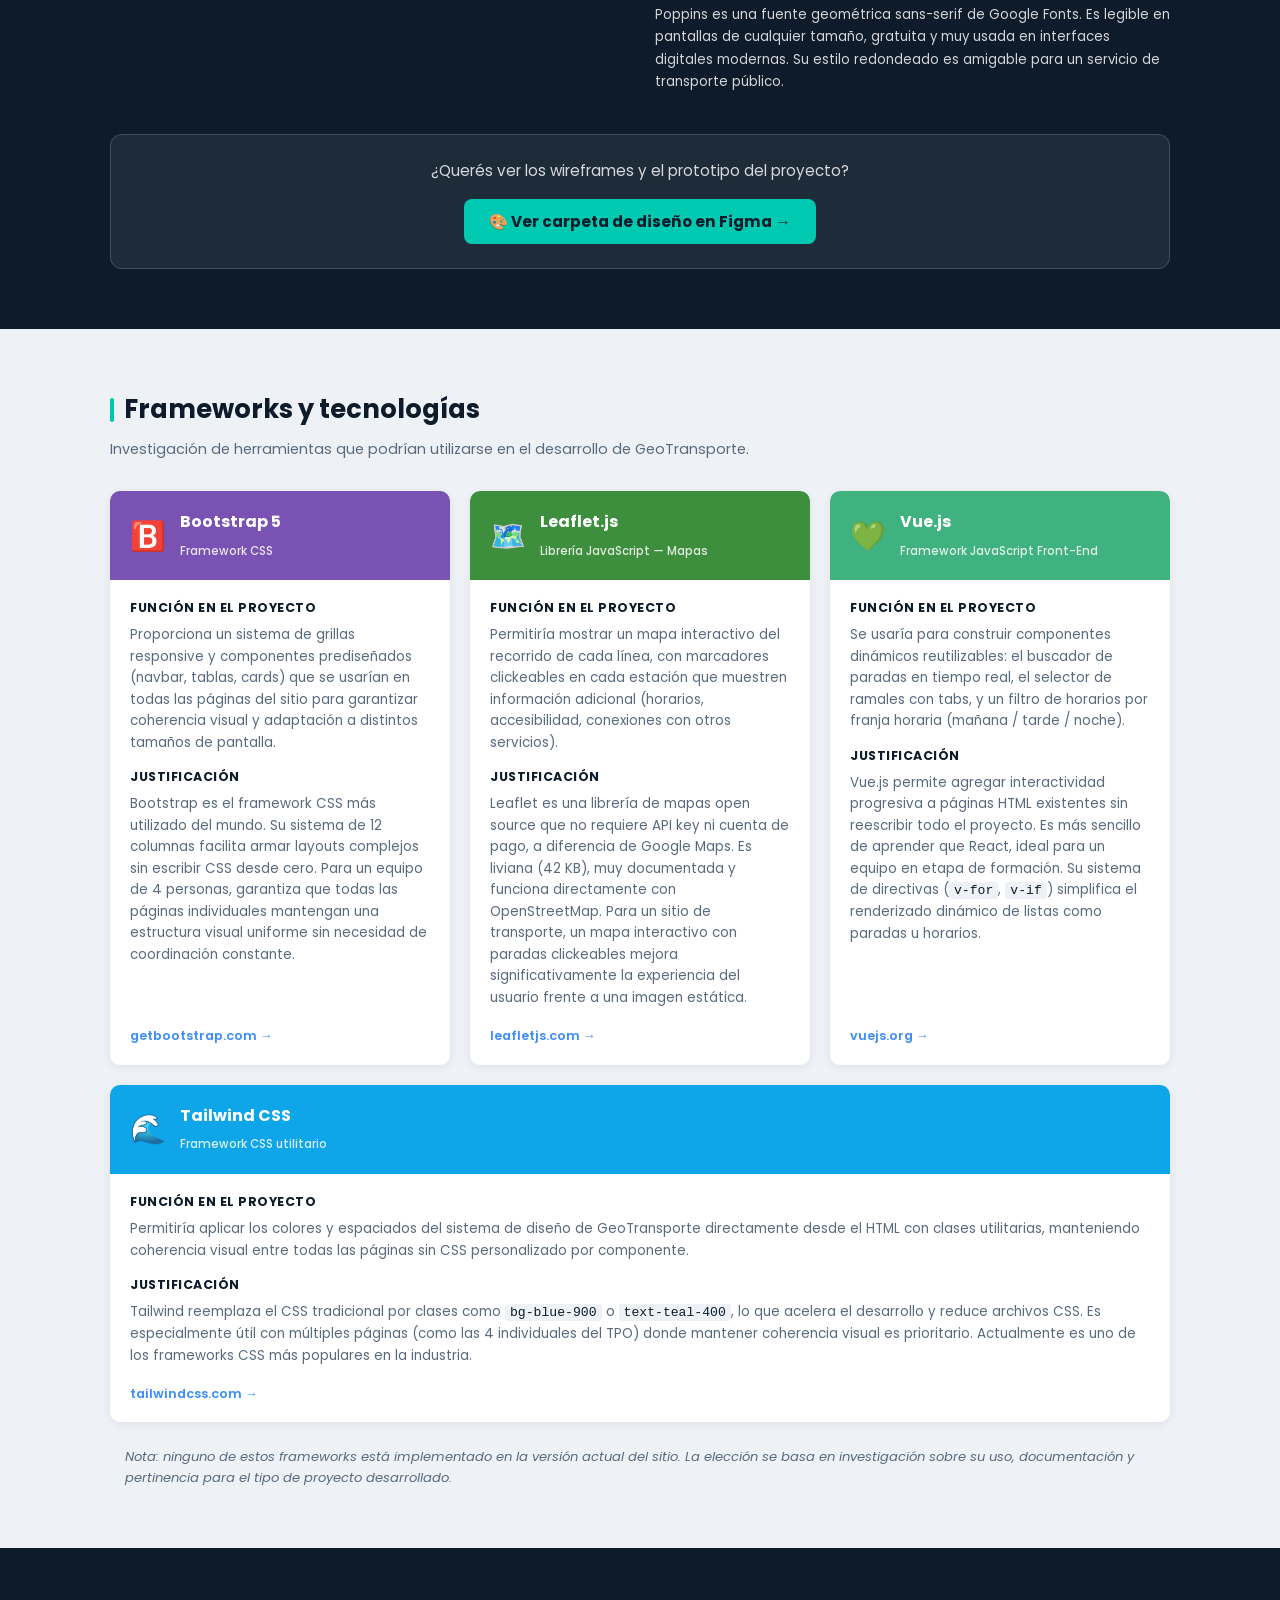
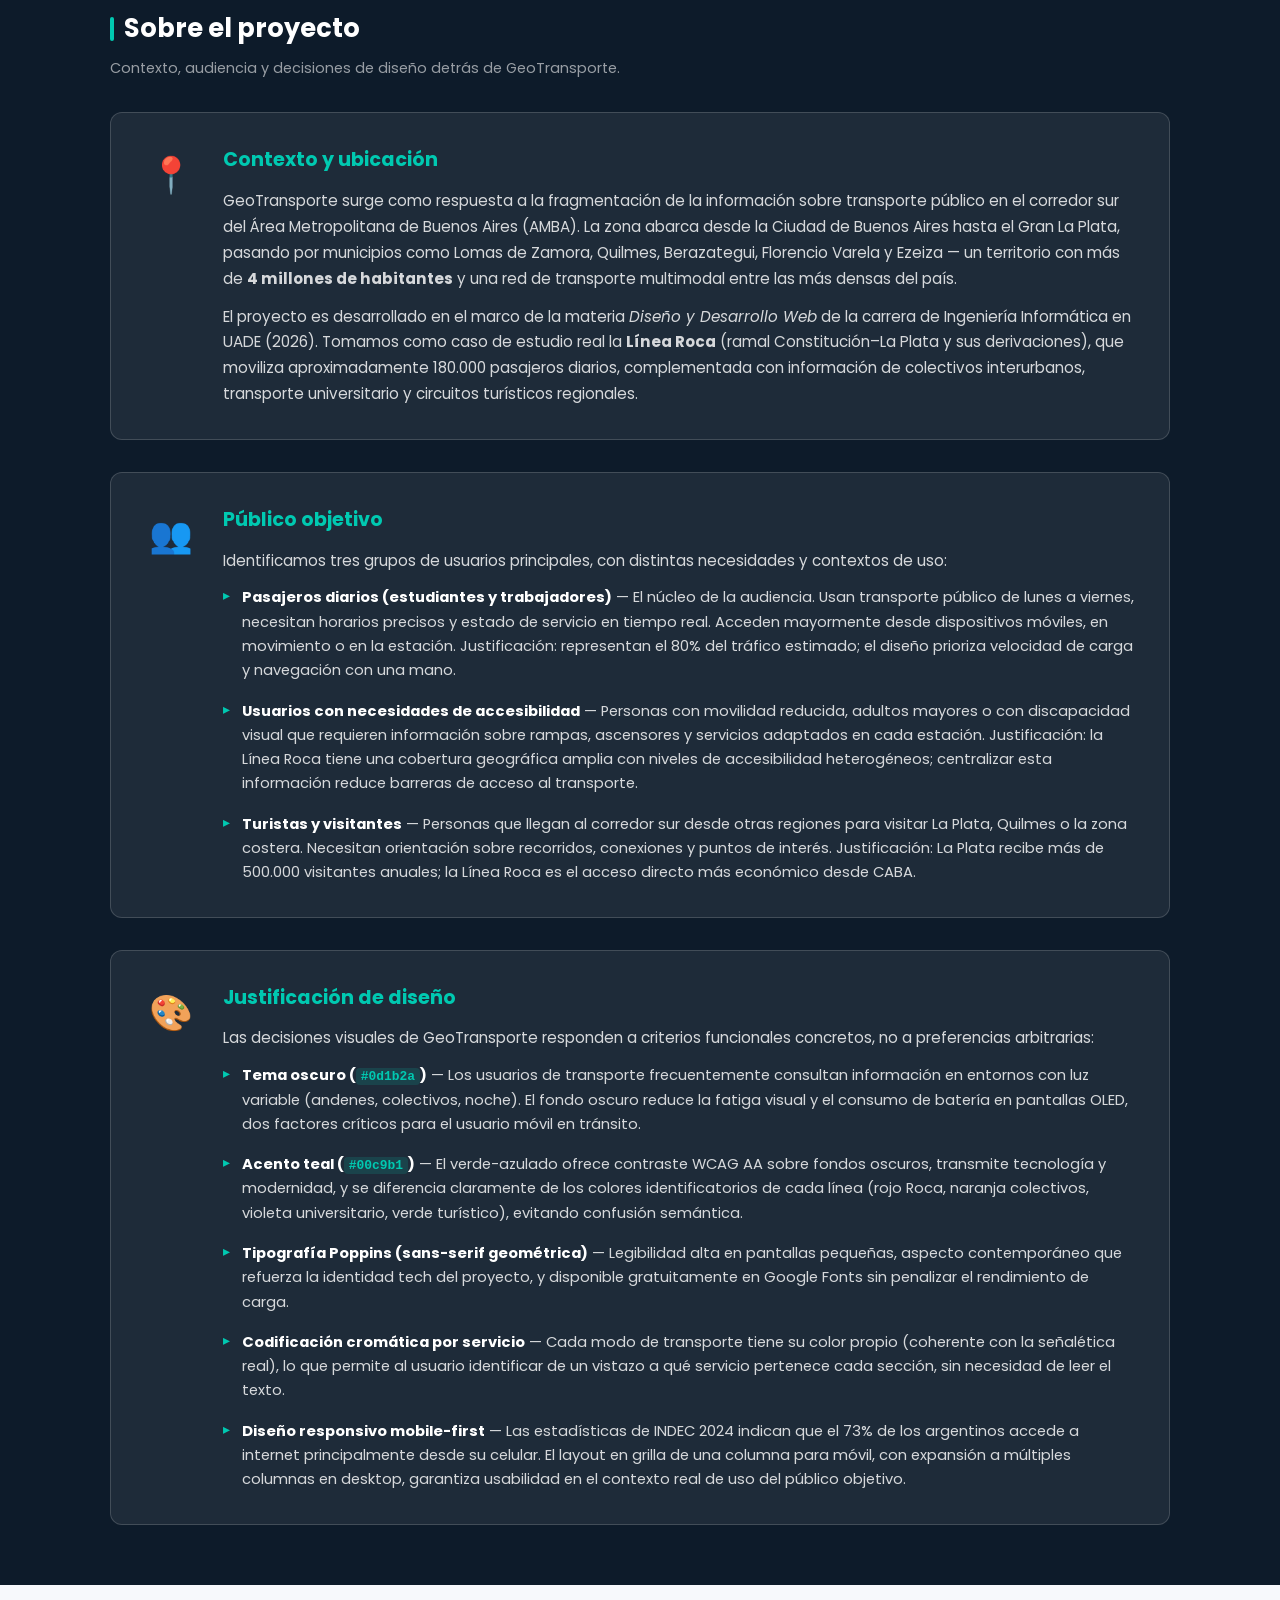
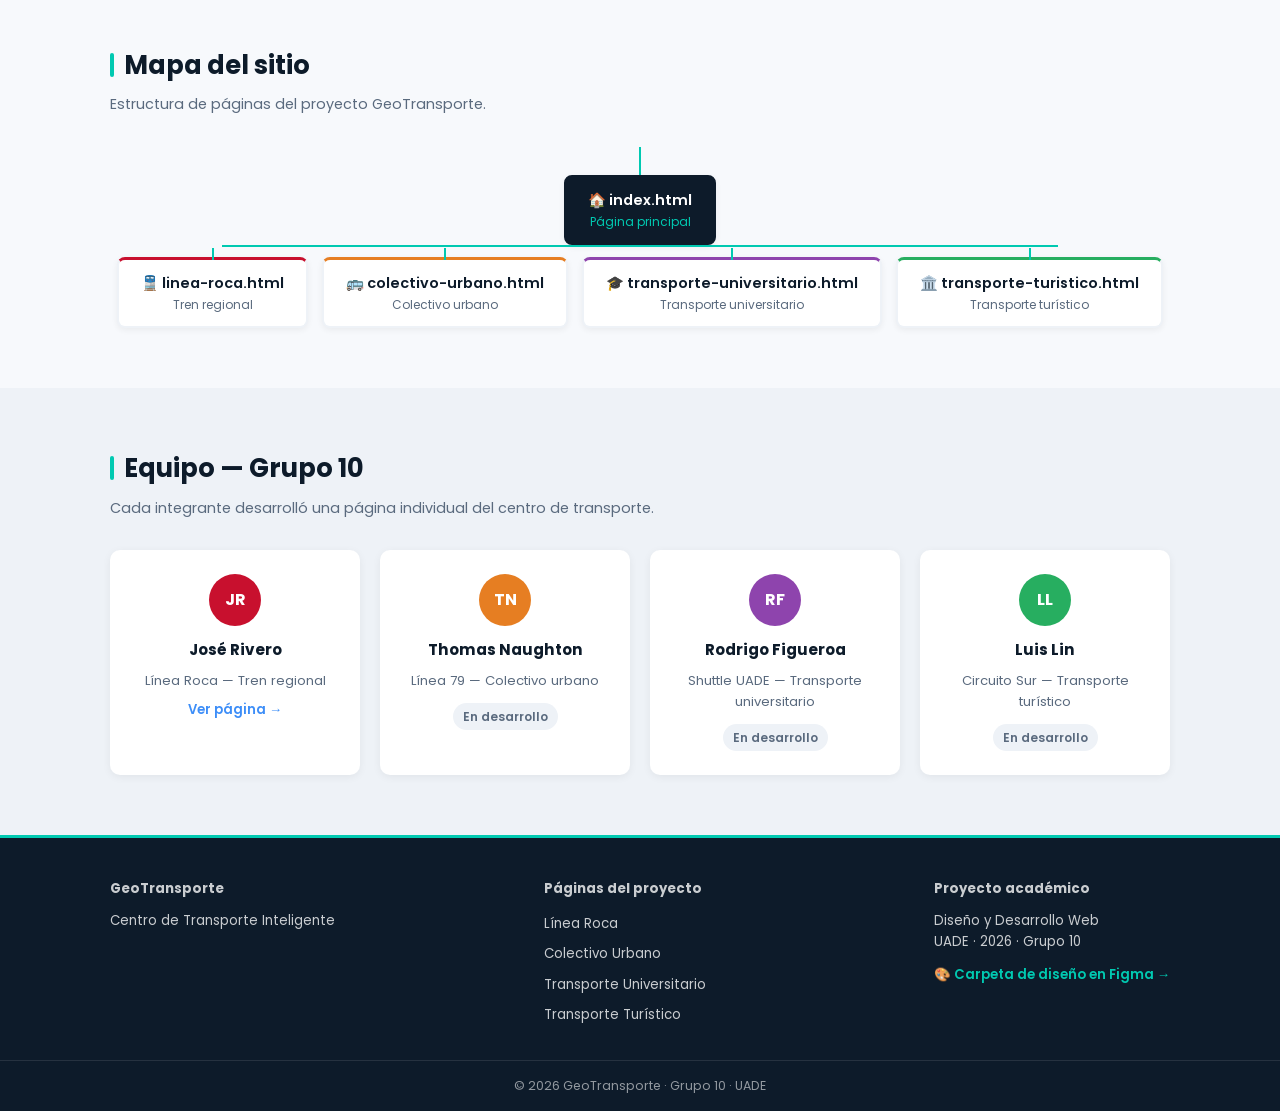
==== commit de1365f0: "commit 1 Update and fix" ====
--- a/index.html
+++ b/index.html
@@ -83,7 +83,7 @@
                             <li>Paradas: 24 en total</li>
                             <li>Operadora: Transportes Metropolitanos</li>
                         </ul>
-                        <a href="colectivo-urbano.html" class="btn-tarjeta proximamente">Próximamente</a>
+                        <a href="linea79_naranja_final/linea79.html" class="btn-tarjeta">Ver página</a>
                     </div>
                 </article>
 
@@ -99,7 +99,7 @@
                             <li>Frecuencia: días hábiles</li>
                             <li>Público: estudiantes y docentes</li>
                         </ul>
-                        <a href="transporte-universitario.html" class="btn-tarjeta proximamente">Próximamente</a>
+                        <a href="uade_shuttle/shuttle-uade.html" class="btn-tarjeta">Ver página</a>
                     </div>
                 </article>
 
@@ -115,7 +115,7 @@
                             <li>Paradas: museos, parques y reservas</li>
                             <li>Frecuencia: fines de semana</li>
                         </ul>
-                        <a href="transporte-turistico.html" class="btn-tarjeta proximamente">Próximamente</a>
+                        <a href="transporte-turistico.html" class="btn-tarjeta">Ver página</a>
                     </div>
                 </article>
 
@@ -177,7 +177,7 @@
 
             <div class="figma-cta">
                 <p>¿Querés ver los wireframes y el prototipo del proyecto?</p>
-                <a href="https://www.figma.com/design/9lpdKKjLLsfMPxaqhNQzon" target="_blank" rel="noopener noreferrer" class="btn-figma">
+                <a href="https://www.figma.com/design/HhK1fH0W7MjYqB6SNRhzUA/Untitled?node-id=4-6&t=qNDkJk1Mj0W2M1UP-1" target="_blank" rel="noopener noreferrer" class="btn-figma">
                     🎨 Ver carpeta de diseño en Figma →
                 </a>
             </div>
--- a/index.css
+++ b/index.css
@@ -649,7 +649,27 @@
 }
 
 .tarjeta-integrante a {
-    
+    color: var(--color-azul);
+    text-decoration: none;
+    font-size: 0.82rem;
+    font-weight: 600;
+}
+
+.tarjeta-integrante a:hover {
+    text-decoration: underline;
+}
+
+.pendiente {
+    display: inline-block;
+    margin-top: 4px;
+    padding: 4px 10px;
+    border-radius: 999px;
+    background-color: var(--color-fondo-alt);
+    color: var(--color-texto-suave);
+    font-size: 0.75rem;
+    font-weight: 600;
+}
+
 /* ===================================================
    SECCIÓN: SOBRE EL PROYECTO
    =================================================== */
@@ -794,3 +814,116 @@
     opacity: 0.88;
     transform: translateY(-2px);
 }
+
+
+/* ===================================================
+   CORRECCIÓN DE CONTRASTE Y FOOTER — agregado
+   =================================================== */
+
+.seccion-oscura {
+    background-color: var(--color-base);
+    color: var(--color-blanco);
+}
+
+.seccion-oscura h2,
+.seccion-oscura .titulo-claro,
+.seccion-oscura .subtitulo,
+.seccion-oscura h3,
+.seccion-oscura p,
+.seccion-oscura li {
+    color: var(--color-blanco);
+}
+
+.seccion-oscura .subtitulo,
+.seccion-oscura .identidad-justif,
+.seccion-oscura .proyecto-texto p,
+.seccion-oscura .proyecto-lista li,
+.seccion-oscura .figma-cta p {
+    color: rgba(255, 255, 255, 0.82);
+}
+
+.seccion-oscura .identidad-bloque h3,
+.seccion-oscura .proyecto-texto h3 {
+    color: var(--color-acento);
+}
+
+.muestra-tipografia,
+.proyecto-bloque,
+.figma-cta {
+    background-color: rgba(255, 255, 255, 0.07);
+    border-color: rgba(255, 255, 255, 0.16);
+}
+
+footer {
+    background-color: var(--color-base);
+    color: var(--color-blanco);
+    padding: 40px 0 15px;
+    border-top: 3px solid var(--color-acento);
+}
+
+.contenedor-footer {
+    display: flex;
+    gap: 30px;
+    flex-wrap: wrap;
+    justify-content: space-between;
+    margin-bottom: 28px;
+}
+
+.footer-bloque {
+    min-width: 180px;
+}
+
+.footer-logo,
+.footer-titulo {
+    font-weight: 700;
+    font-size: 0.95rem;
+    color: var(--color-acento);
+    margin-bottom: 10px;
+}
+
+.footer-bloque p,
+.footer-bloque a {
+    font-size: 0.83rem;
+    color: rgba(255, 255, 255, 0.78);
+    text-decoration: none;
+}
+
+.footer-bloque a:hover {
+    color: var(--color-acento);
+}
+
+.footer-bloque ul {
+    list-style: none;
+    padding: 0;
+}
+
+.footer-bloque ul li {
+    margin-bottom: 5px;
+}
+
+.footer-copy {
+    text-align: center;
+    font-size: 0.78rem;
+    color: rgba(255, 255, 255, 0.55);
+    border-top: 1px solid rgba(255, 255, 255, 0.1);
+    padding-top: 15px;
+}
+
+@media (max-width: 640px) {
+    .contenedor-header {
+        flex-direction: column;
+        align-items: flex-start;
+    }
+
+    nav ul {
+        gap: 4px;
+    }
+
+    .hero h2 {
+        font-size: 1.8rem;
+    }
+
+    .contenedor-footer {
+        flex-direction: column;
+    }
+}
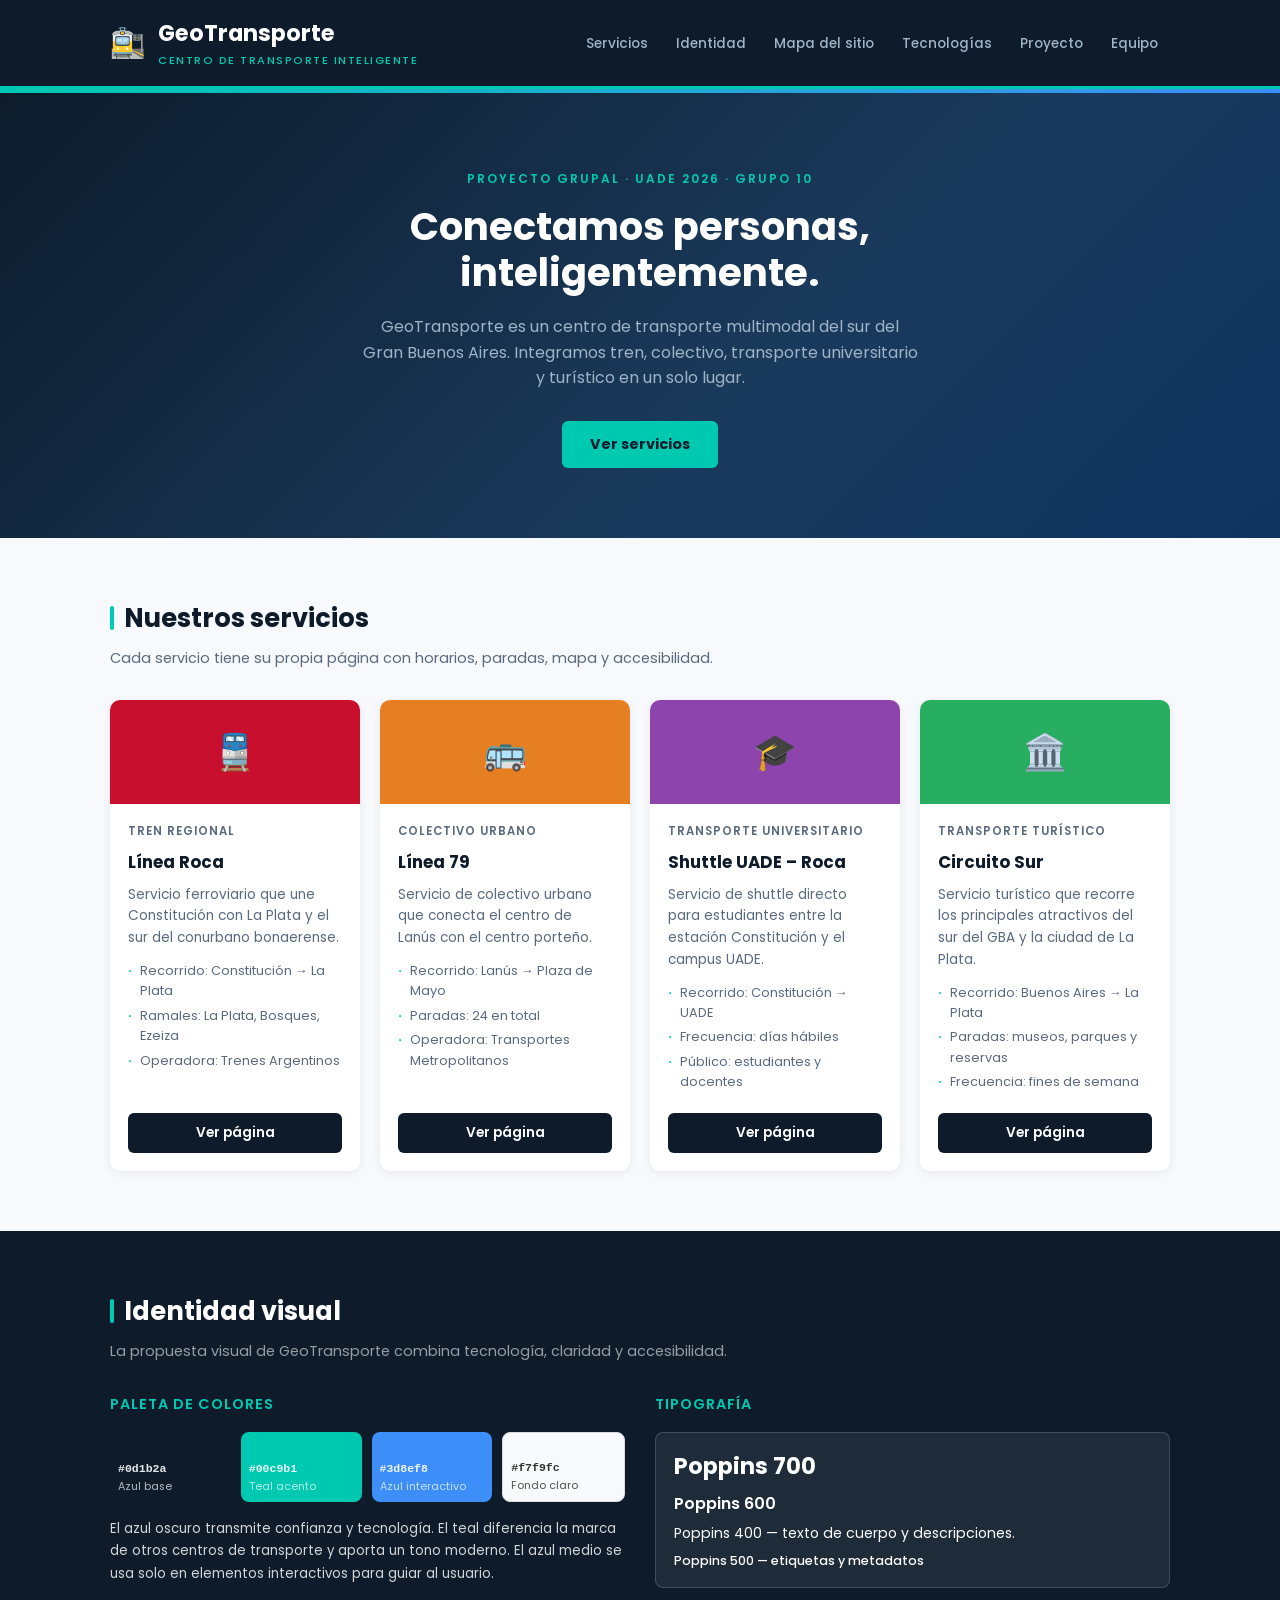
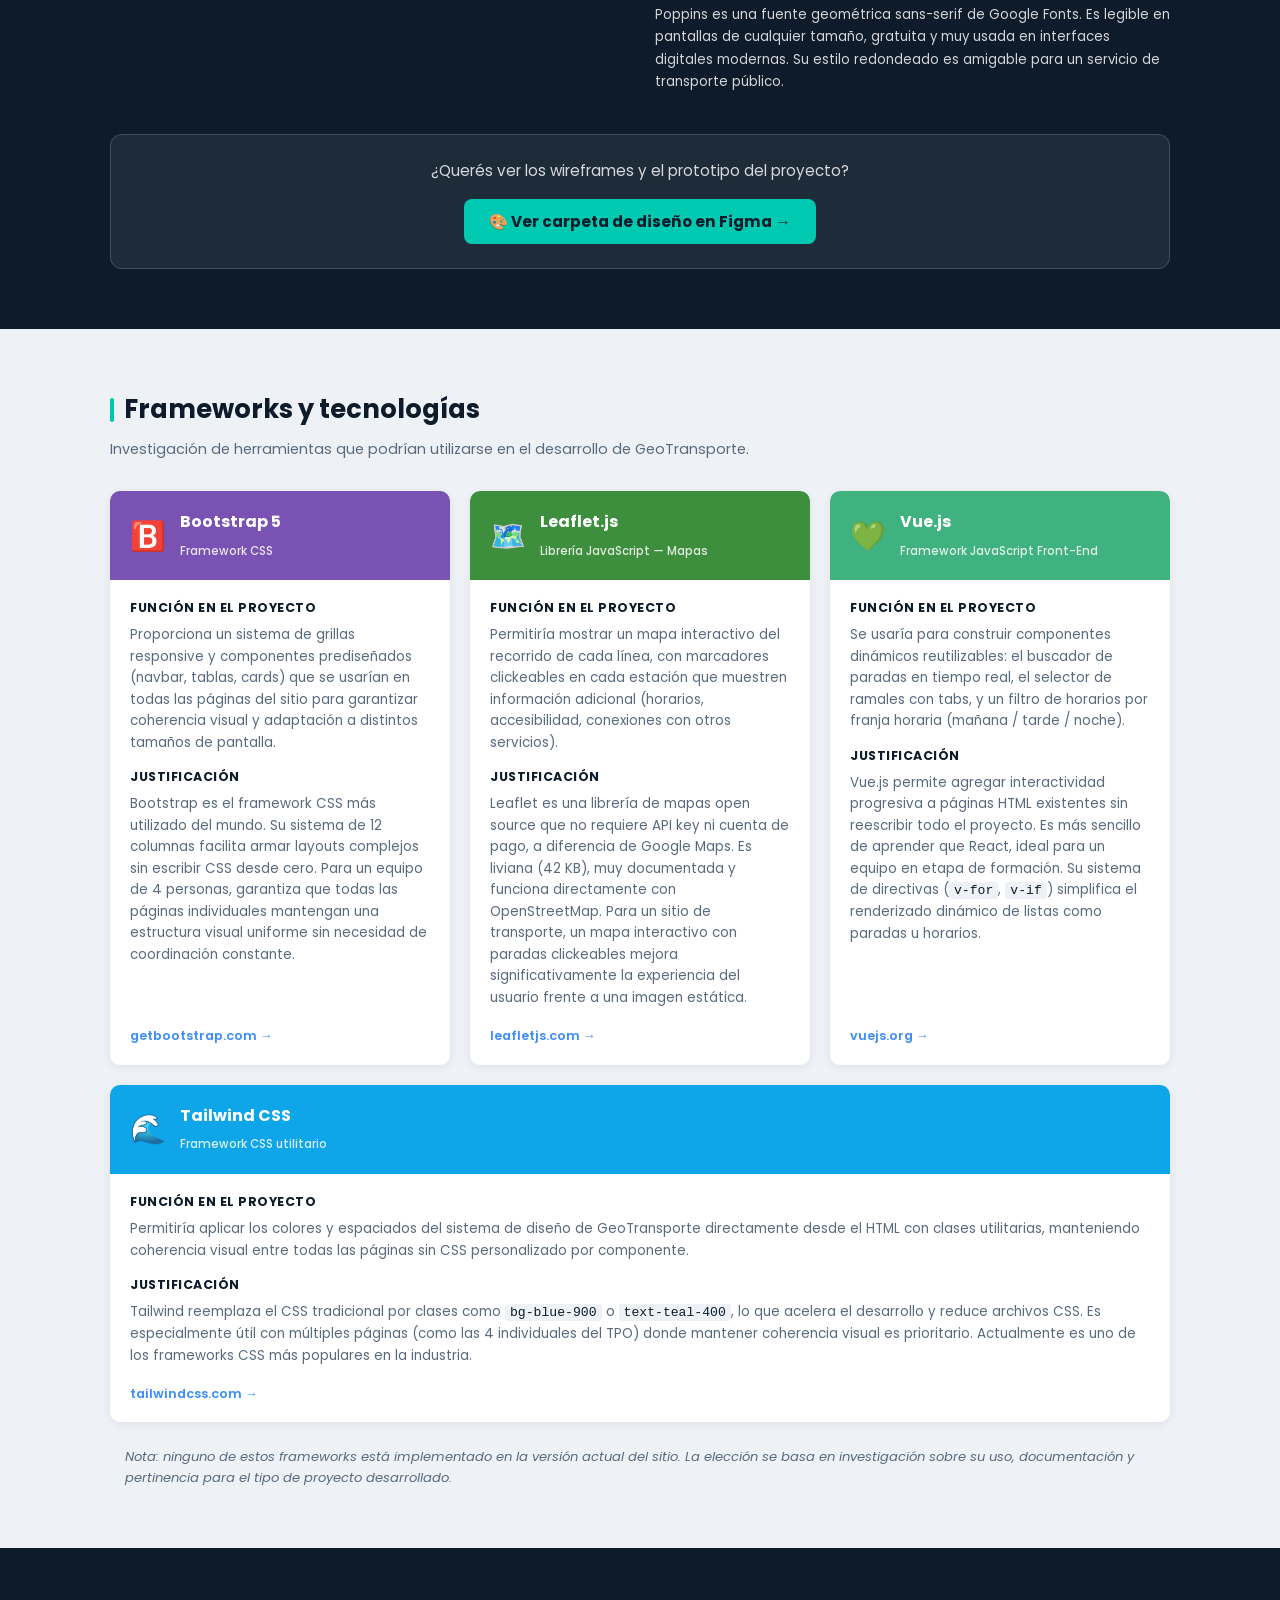
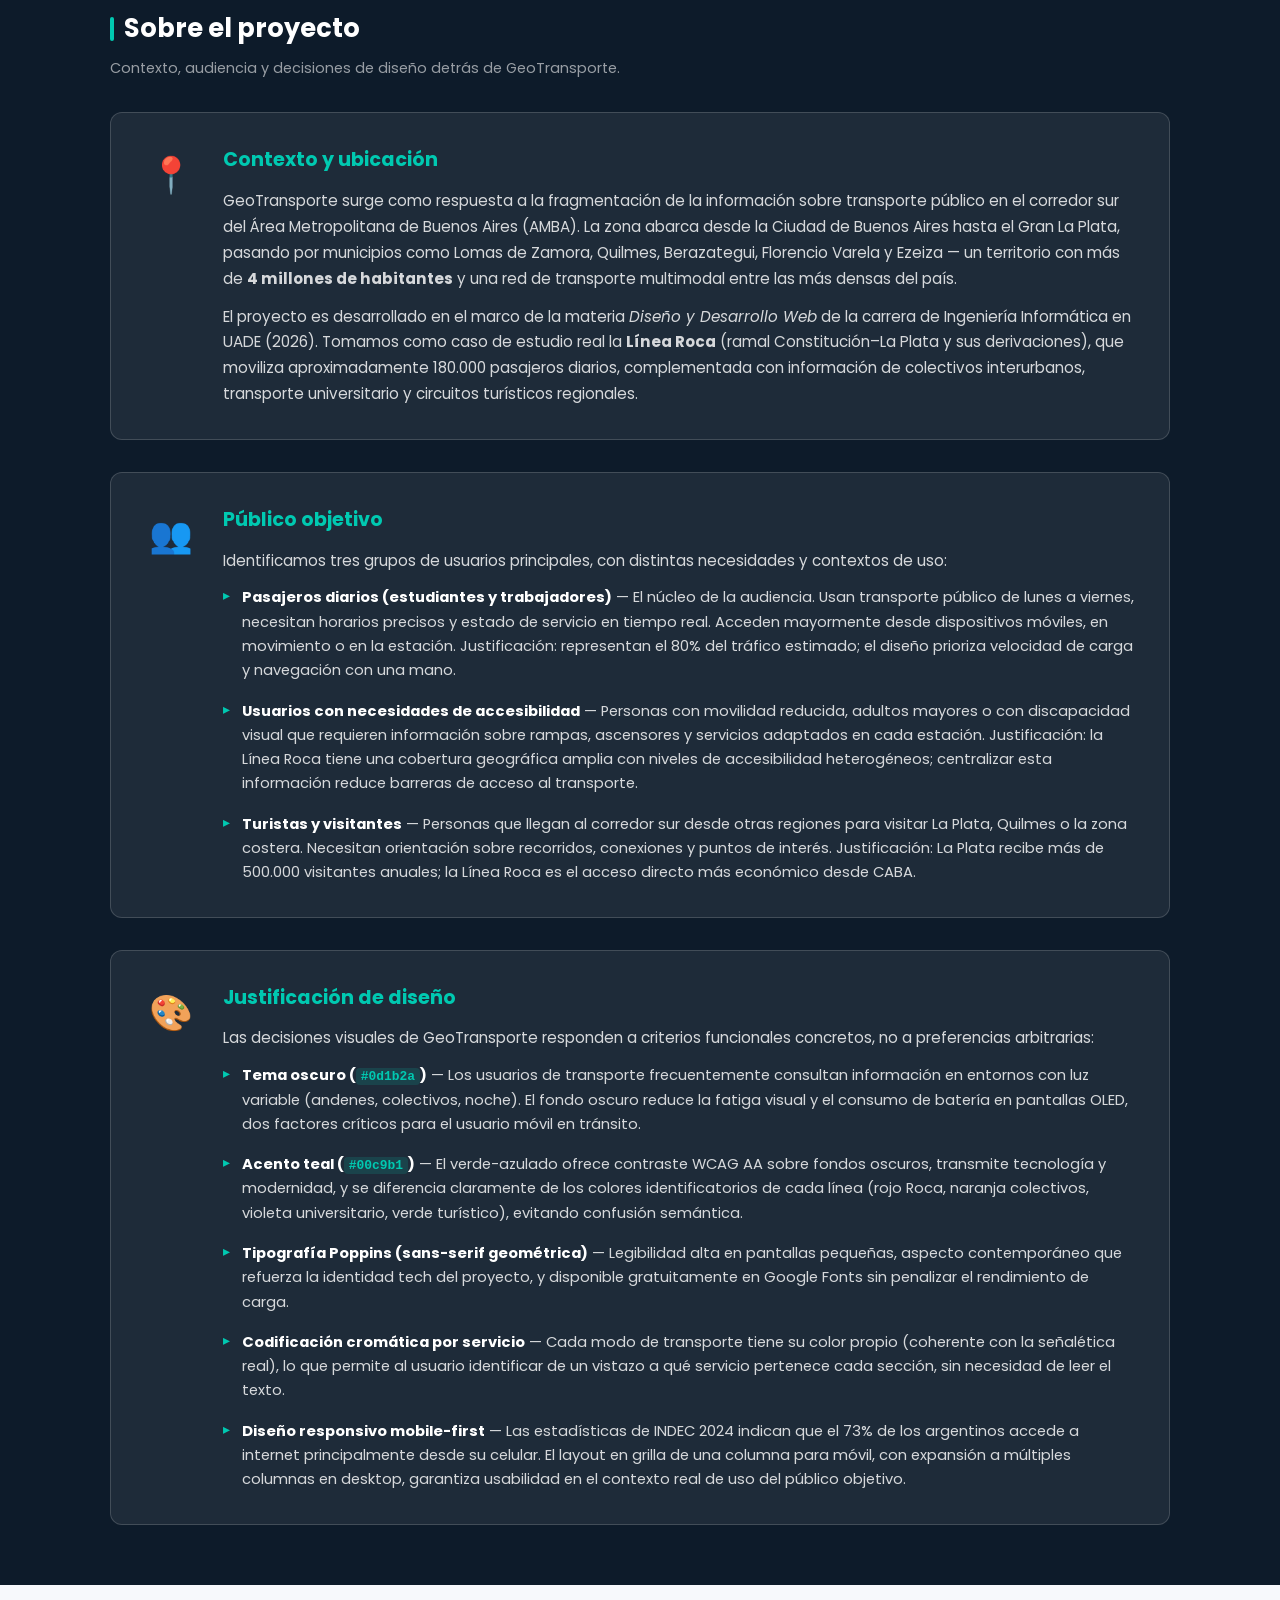
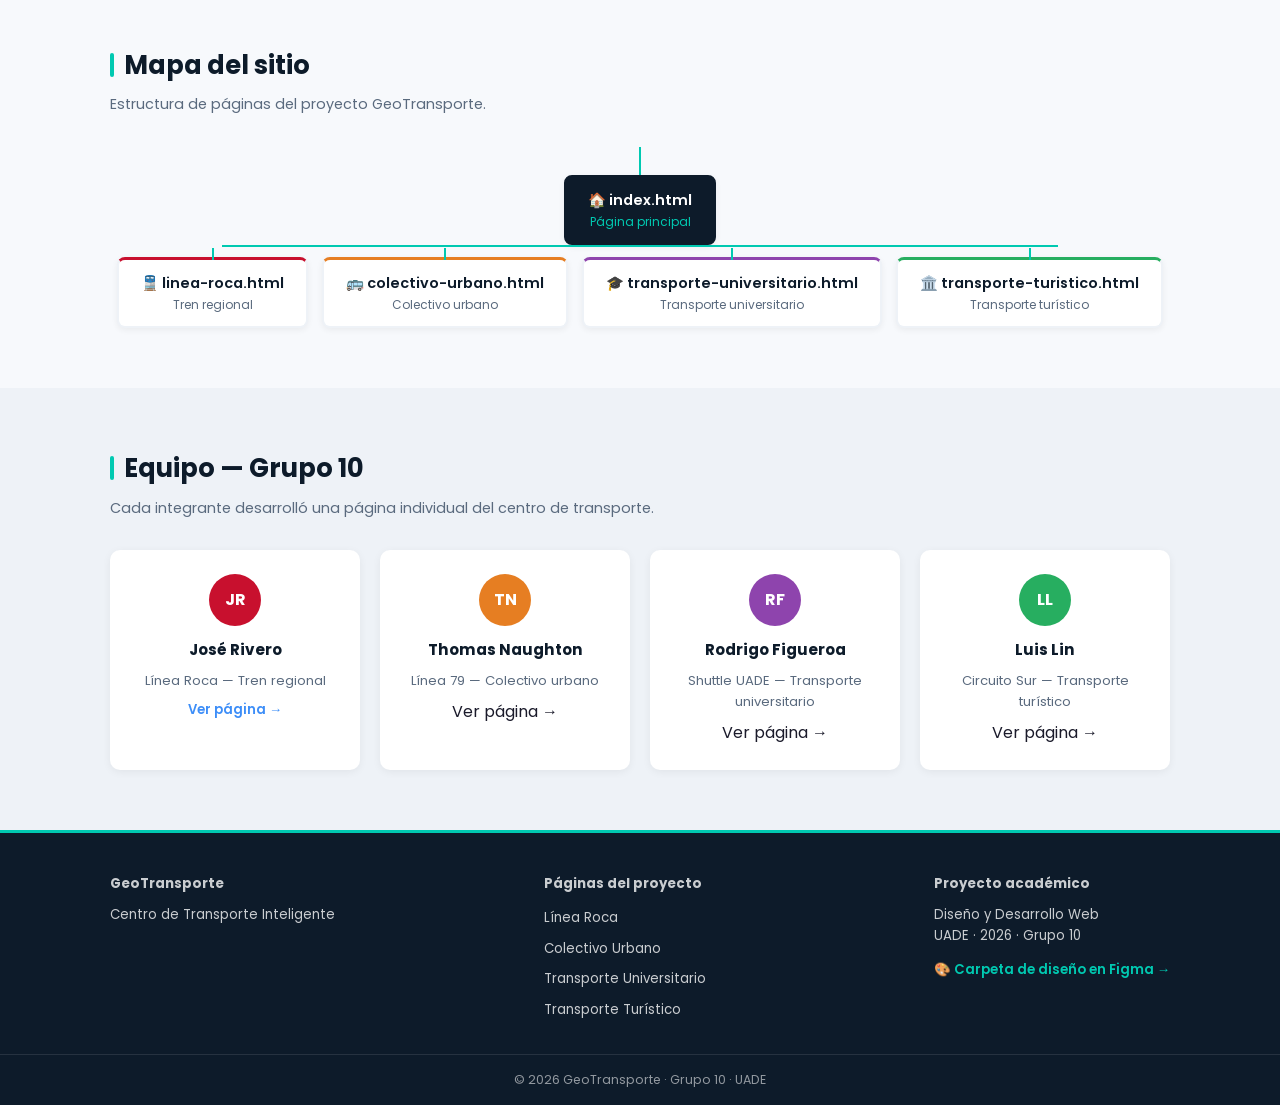
==== commit 27c1001f: "Commit 3 fix" ====
--- a/index.html
+++ b/index.html
@@ -83,7 +83,7 @@
                             <li>Paradas: 24 en total</li>
                             <li>Operadora: Transportes Metropolitanos</li>
                         </ul>
-                        <a href="linea79_naranja_final/linea79.html" class="btn-tarjeta">Ver página</a>
+                        <a href="linea79_naranja/linea79.html" class="btn-tarjeta">Ver página</a>
                     </div>
                 </article>
 
@@ -447,19 +447,19 @@
                     <div class="avatar colectivo">TN</div>
                     <h3>Thomas Naughton</h3>
                     <p>Línea 79 — Colectivo urbano</p>
-                    <span class="pendiente">En desarrollo</span>
+                    <span class="linea79_naranja/linea79.html">Ver página →</span>
                 </div>
                 <div class="tarjeta-integrante">
                     <div class="avatar universitario">RF</div>
                     <h3>Rodrigo Figueroa</h3>
                     <p>Shuttle UADE — Transporte universitario</p>
-                    <span class="pendiente">En desarrollo</span>
+                    <span class="uade_shuttle/shuttle-uade.html">Ver página →</span>
                 </div>
                 <div class="tarjeta-integrante">
                     <div class="avatar turistico">LL</div>
                     <h3>Luis Lin</h3>
                     <p>Circuito Sur — Transporte turístico</p>
-                    <span class="pendiente">En desarrollo</span>
+                    <span class="transporte-turistico.html">Ver página →</span>
                 </div>
             </div>
         </div>
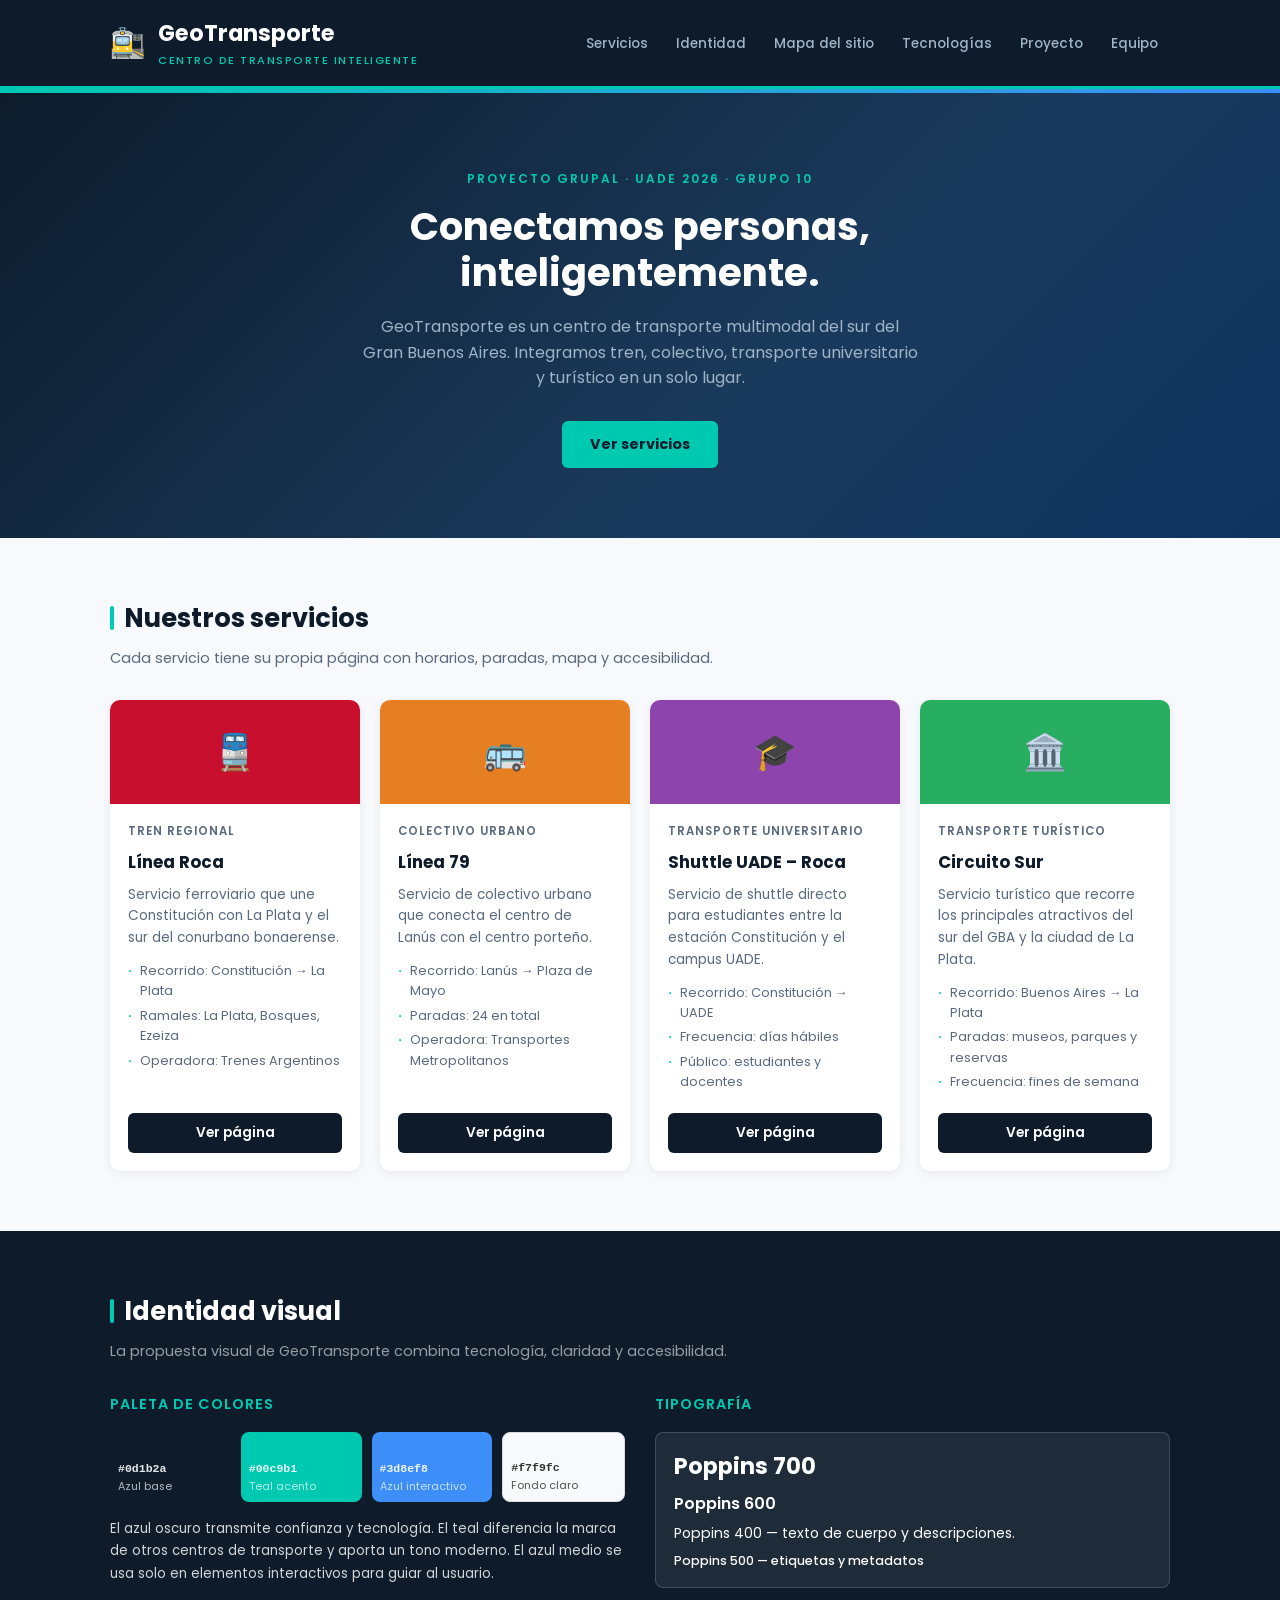
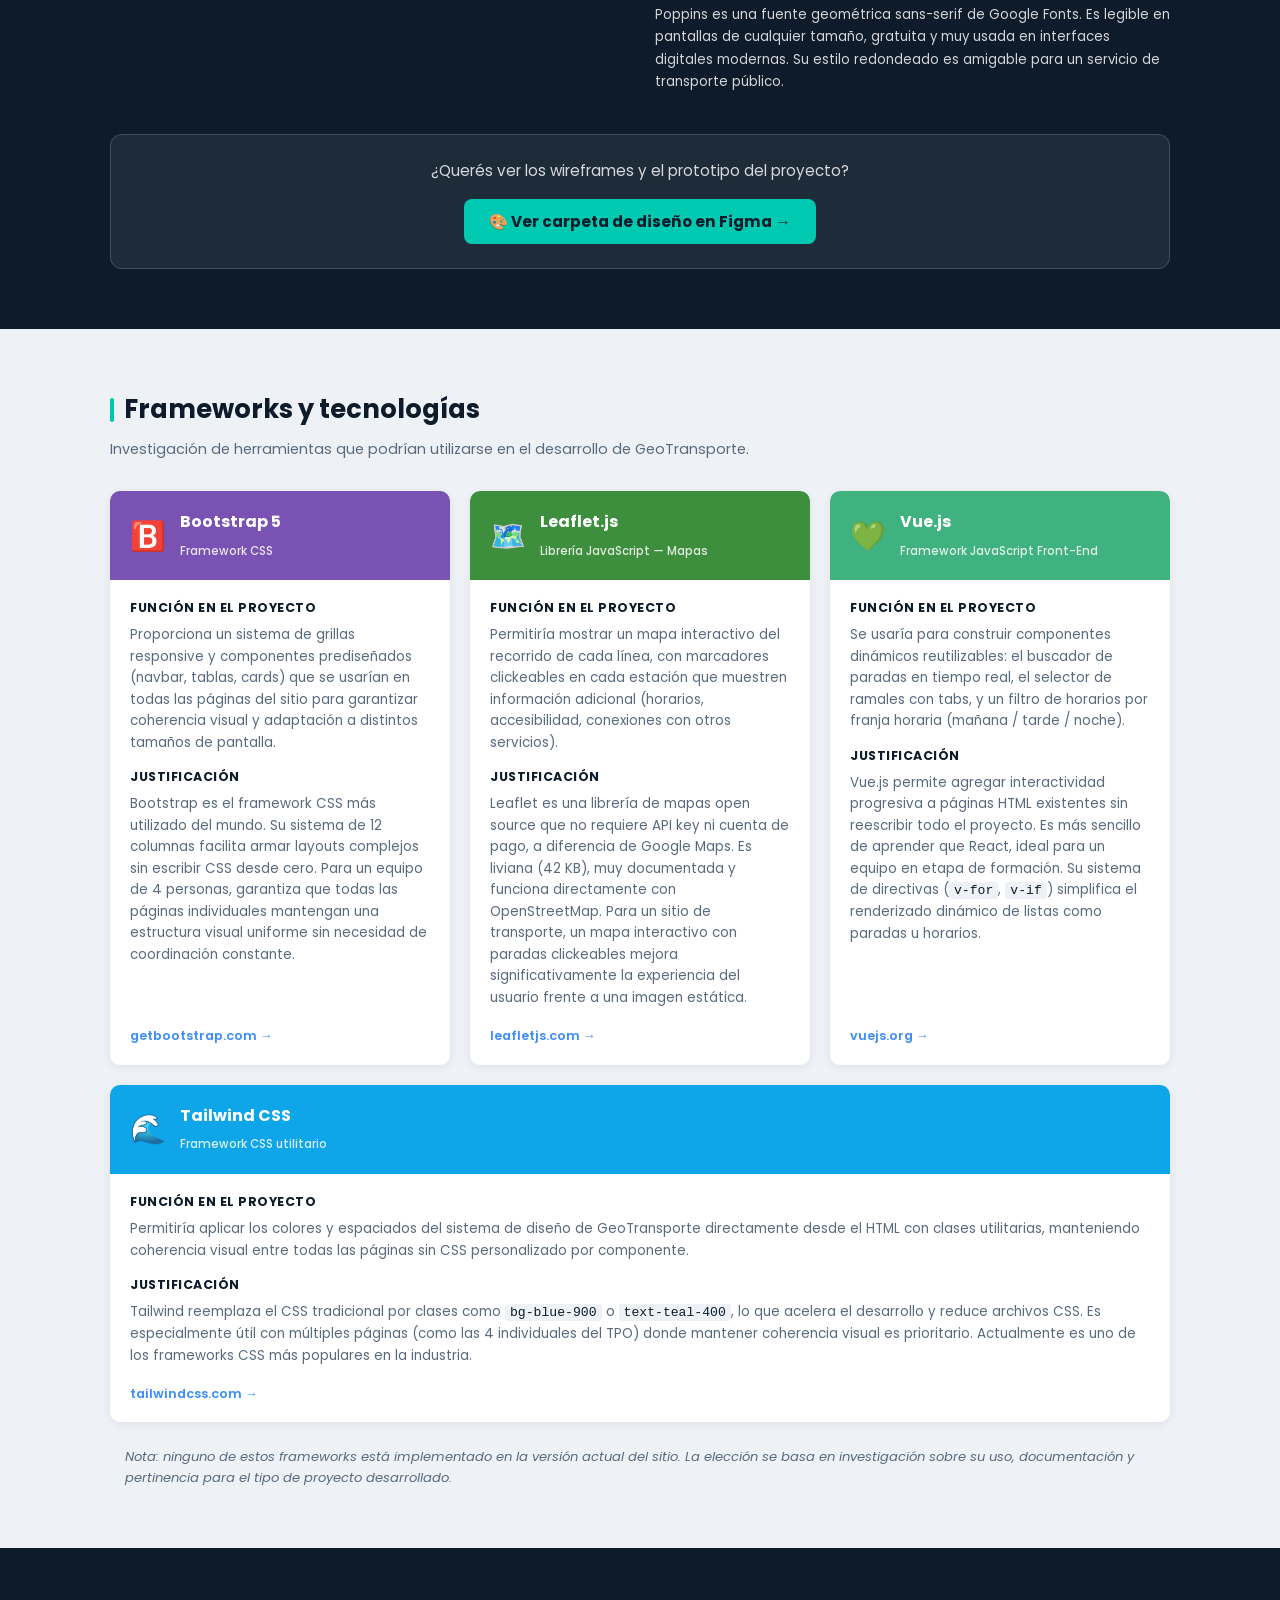
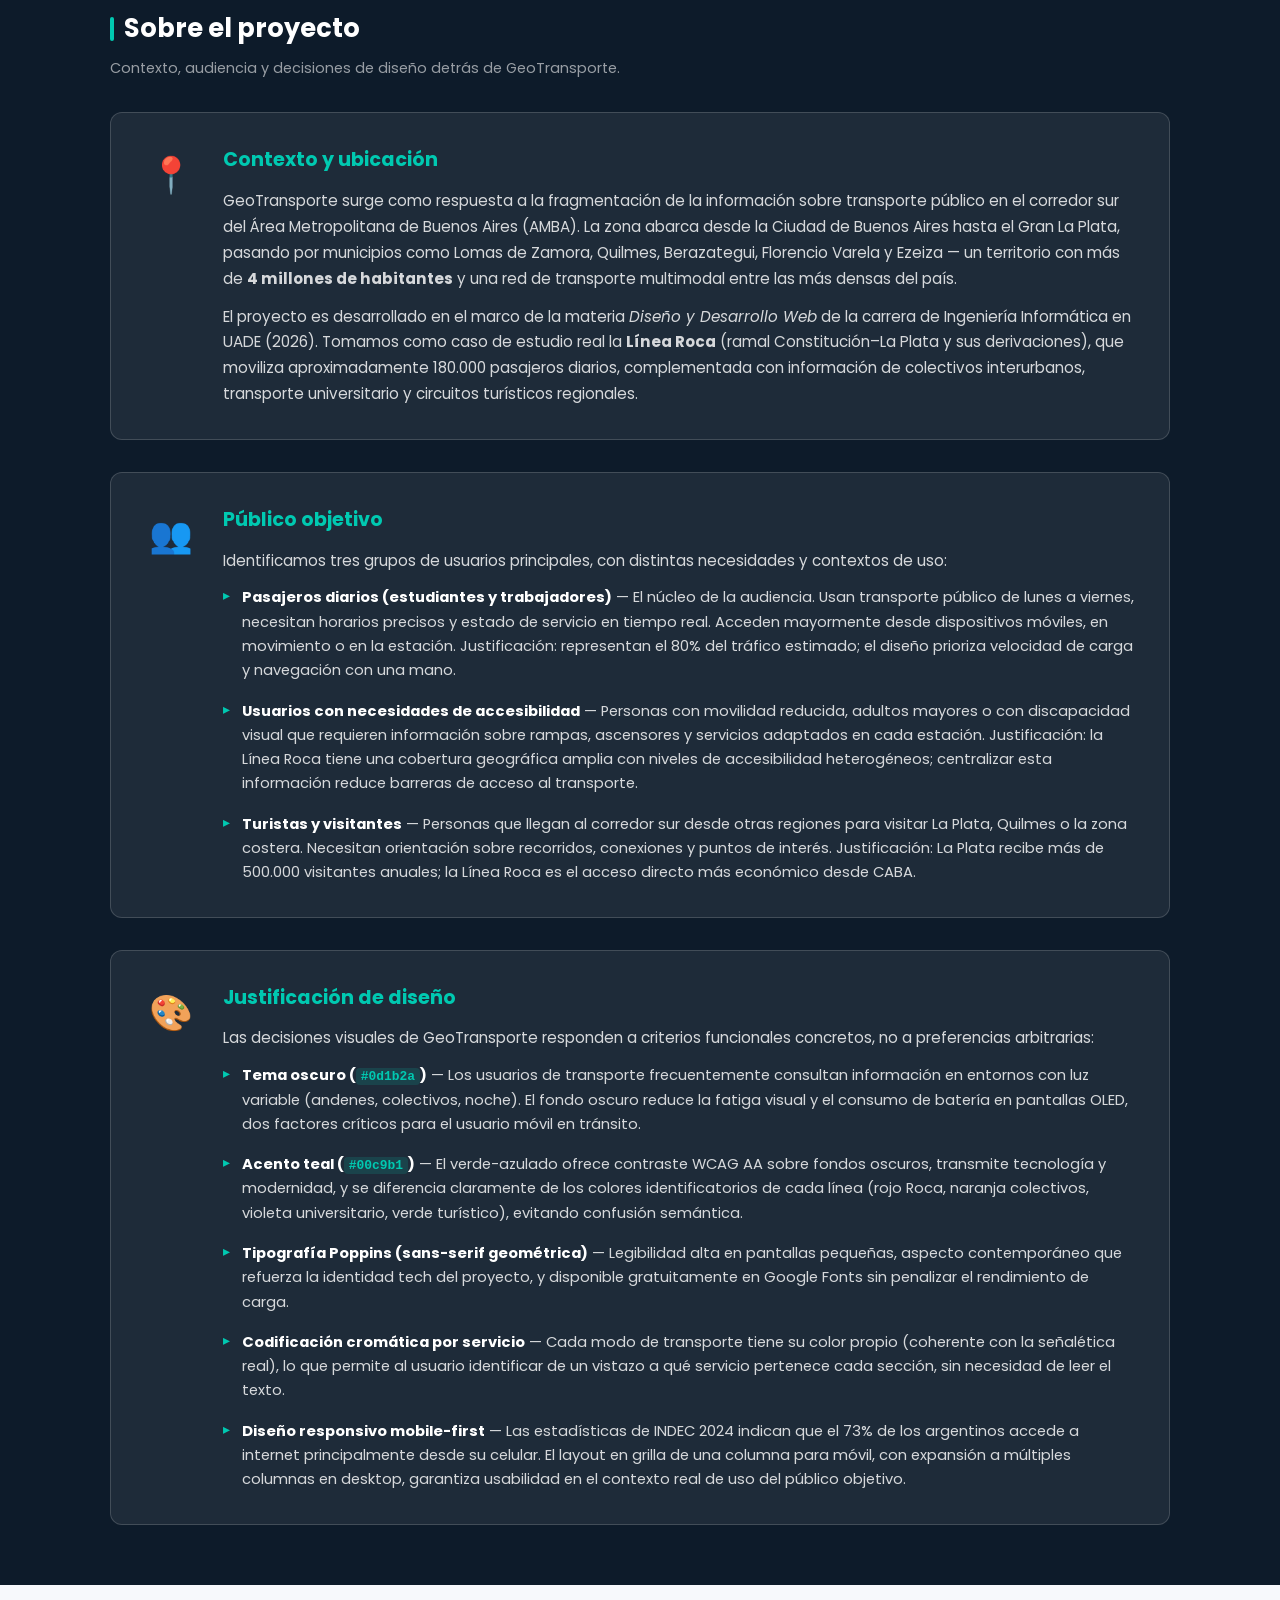
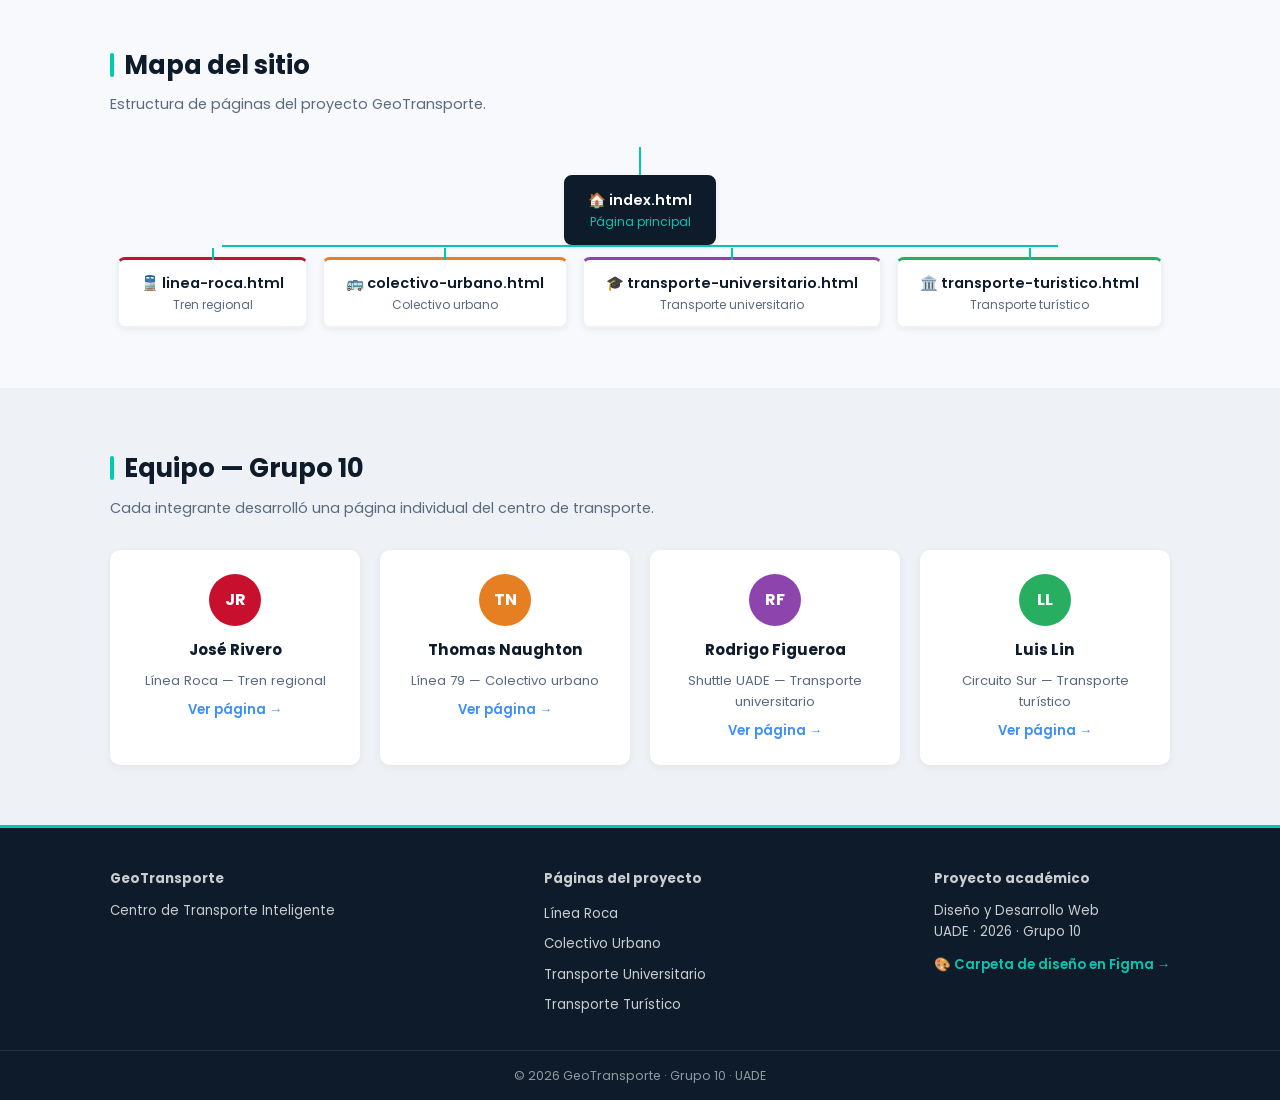
==== commit acdf4a84: "Commit 4 fix link equipo" ====
--- a/index.html
+++ b/index.html
@@ -447,19 +447,19 @@
                     <div class="avatar colectivo">TN</div>
                     <h3>Thomas Naughton</h3>
                     <p>Línea 79 — Colectivo urbano</p>
-                    <span class="linea79_naranja/linea79.html">Ver página →</span>
+                    <a href="linea79_naranja/linea79.html">Ver página →</a>
                 </div>
                 <div class="tarjeta-integrante">
                     <div class="avatar universitario">RF</div>
                     <h3>Rodrigo Figueroa</h3>
                     <p>Shuttle UADE — Transporte universitario</p>
-                    <span class="uade_shuttle/shuttle-uade.html">Ver página →</span>
+                    <a href="uade_shuttle/shuttle-uade.html">Ver página →</a>
                 </div>
                 <div class="tarjeta-integrante">
                     <div class="avatar turistico">LL</div>
                     <h3>Luis Lin</h3>
                     <p>Circuito Sur — Transporte turístico</p>
-                    <span class="transporte-turistico.html">Ver página →</span>
+                    <a href="transporte-turistico.html">Ver página →</a>
                 </div>
             </div>
         </div>
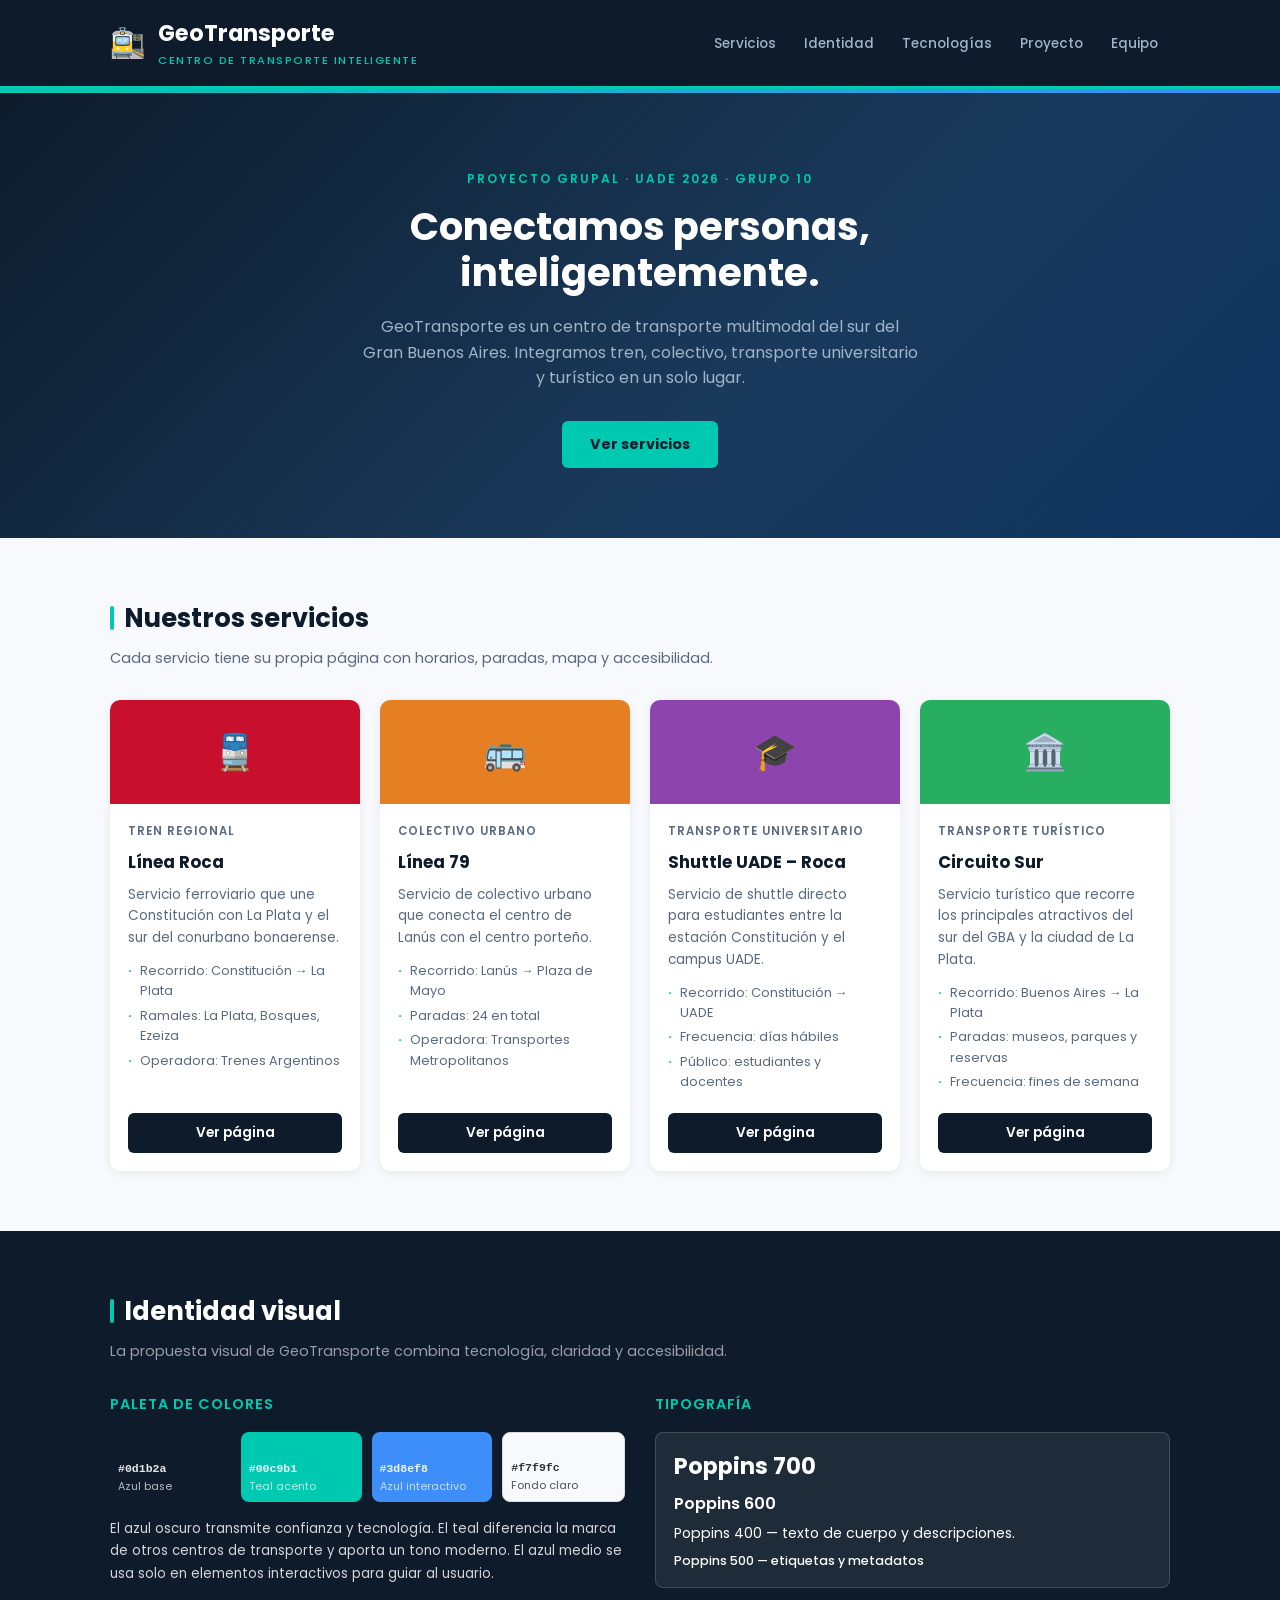
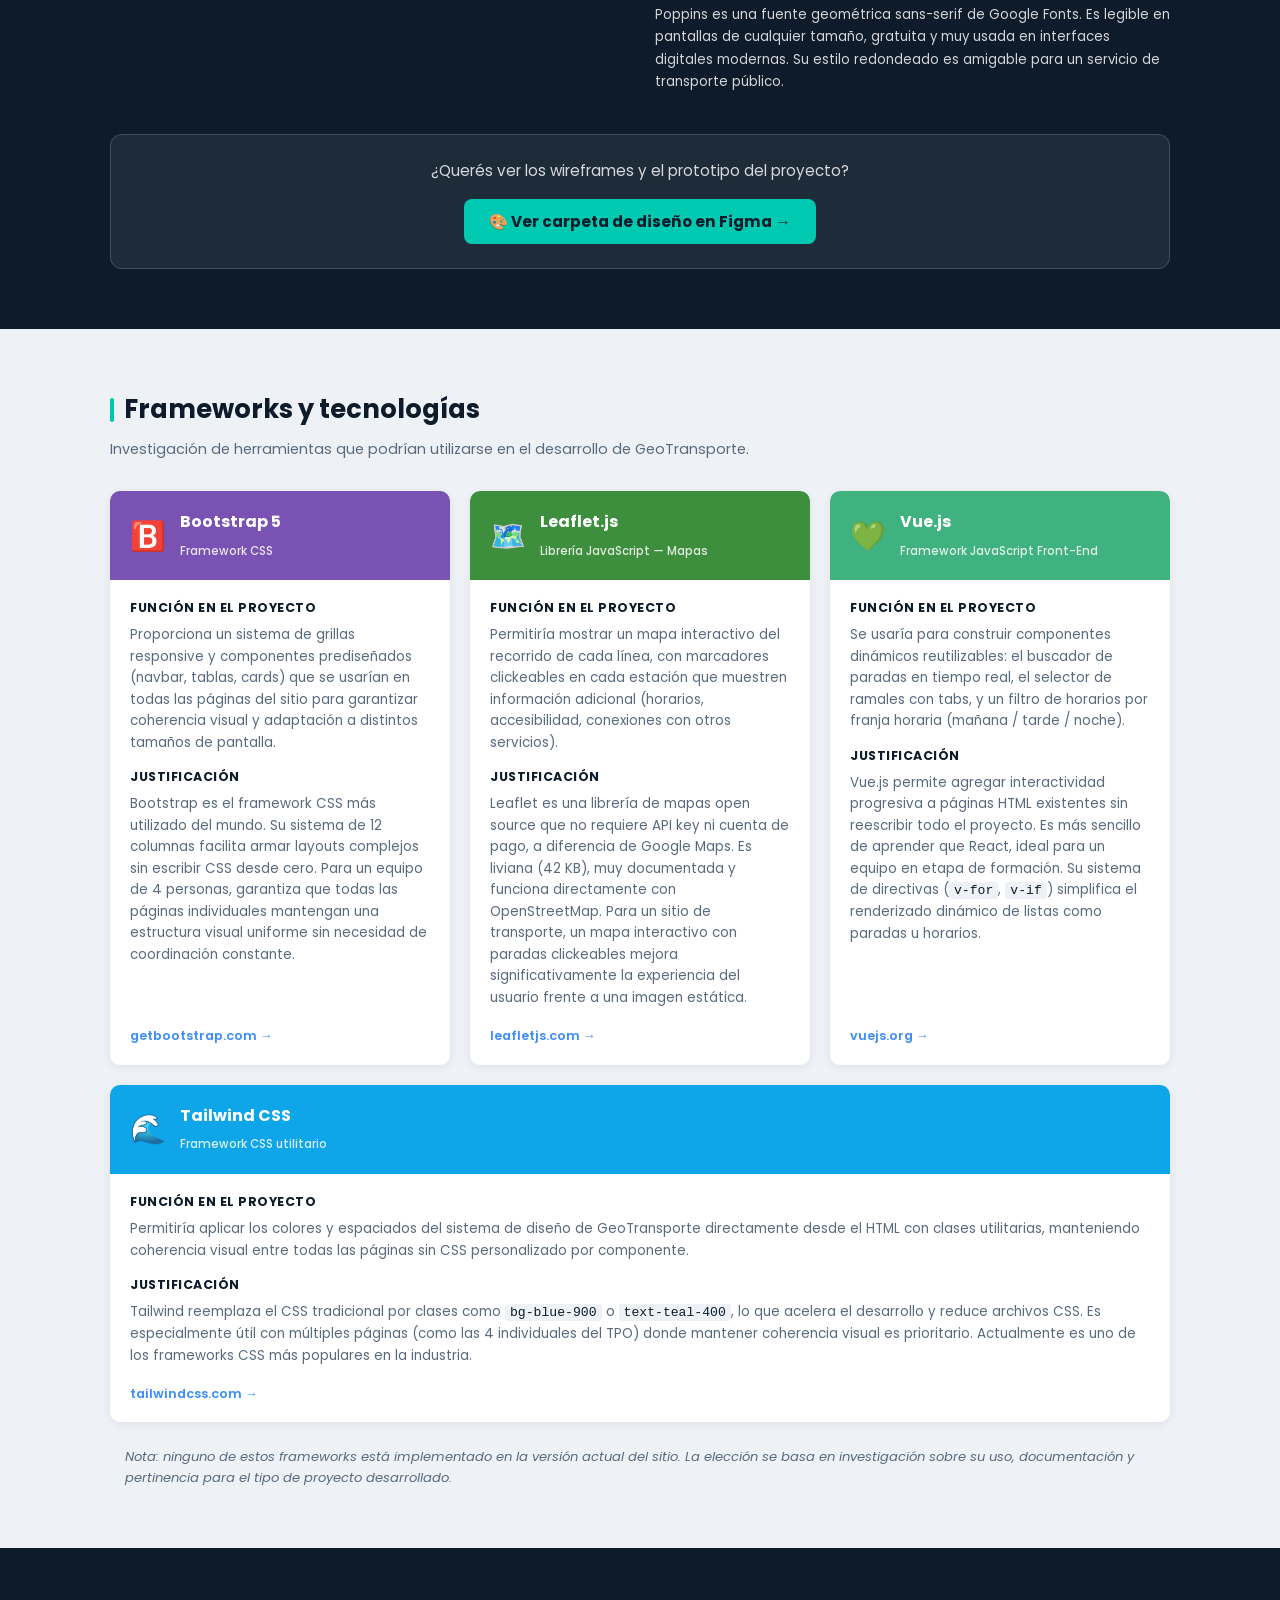
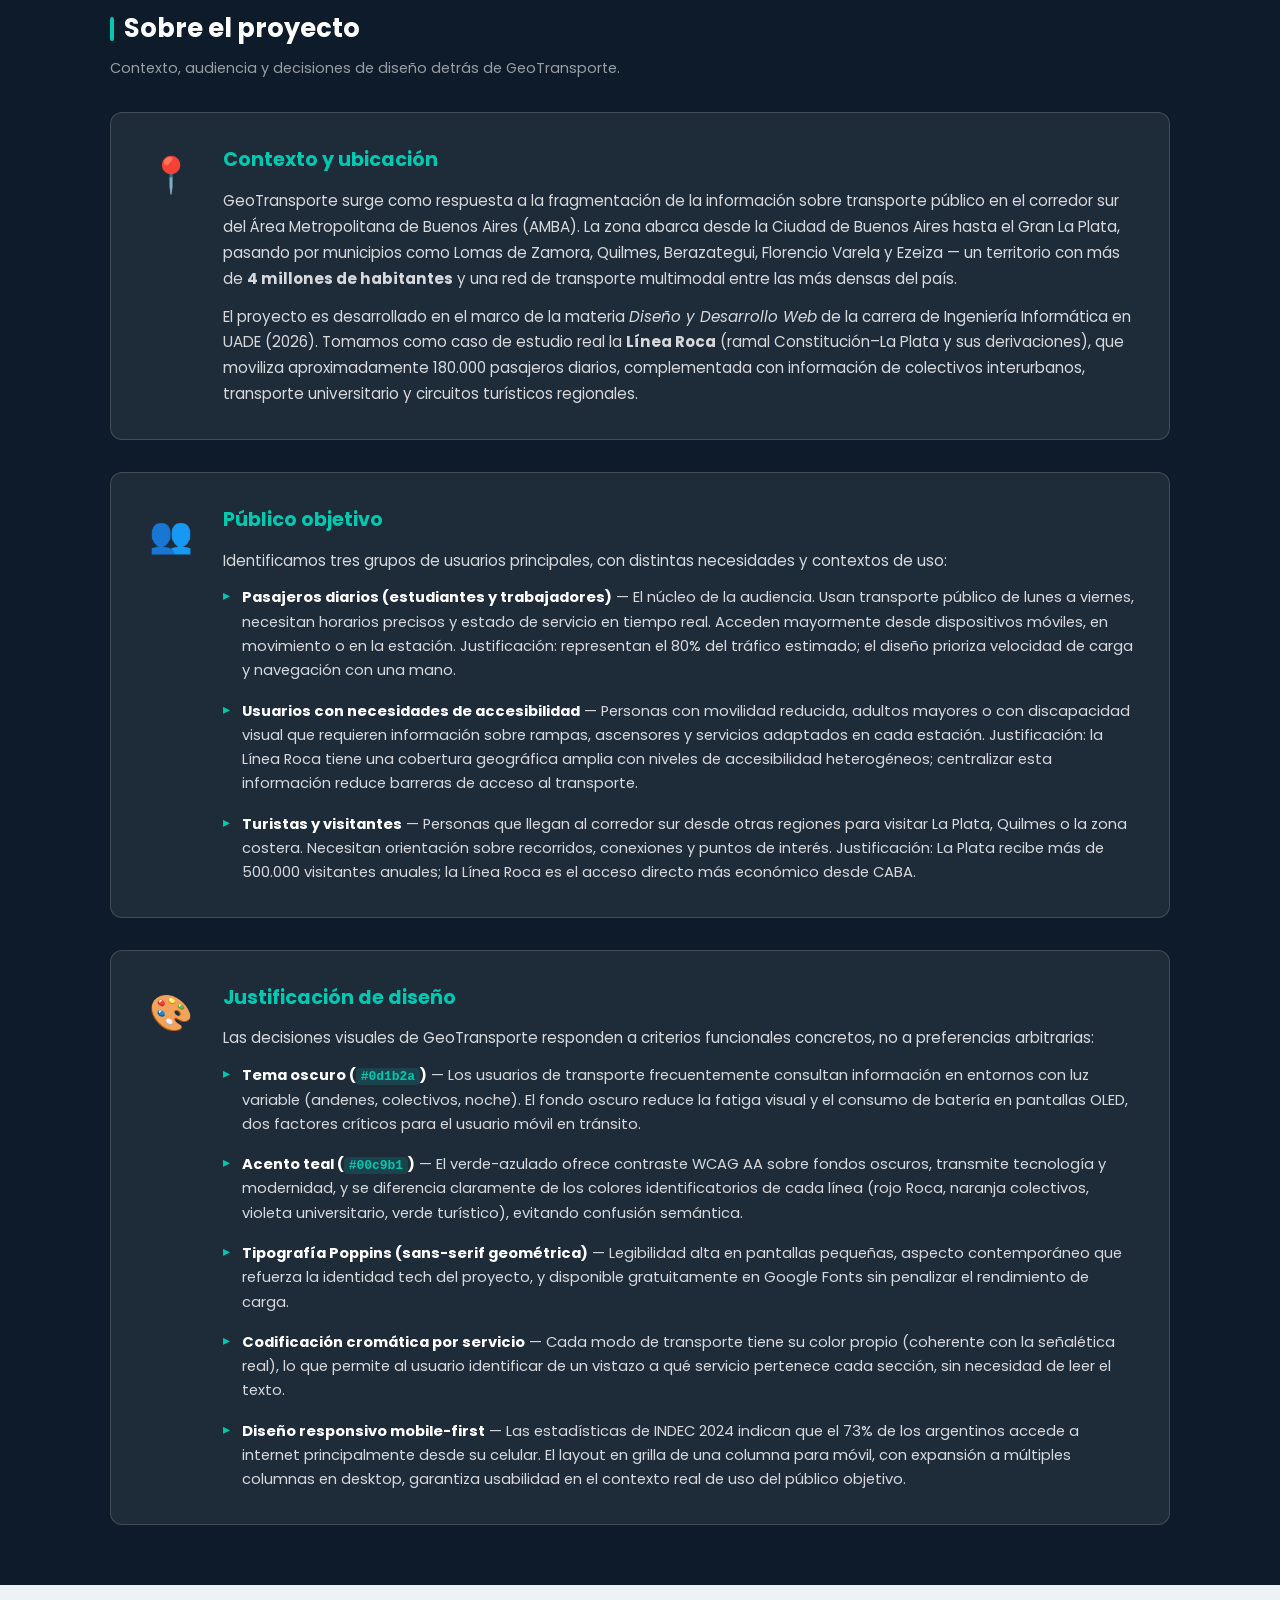
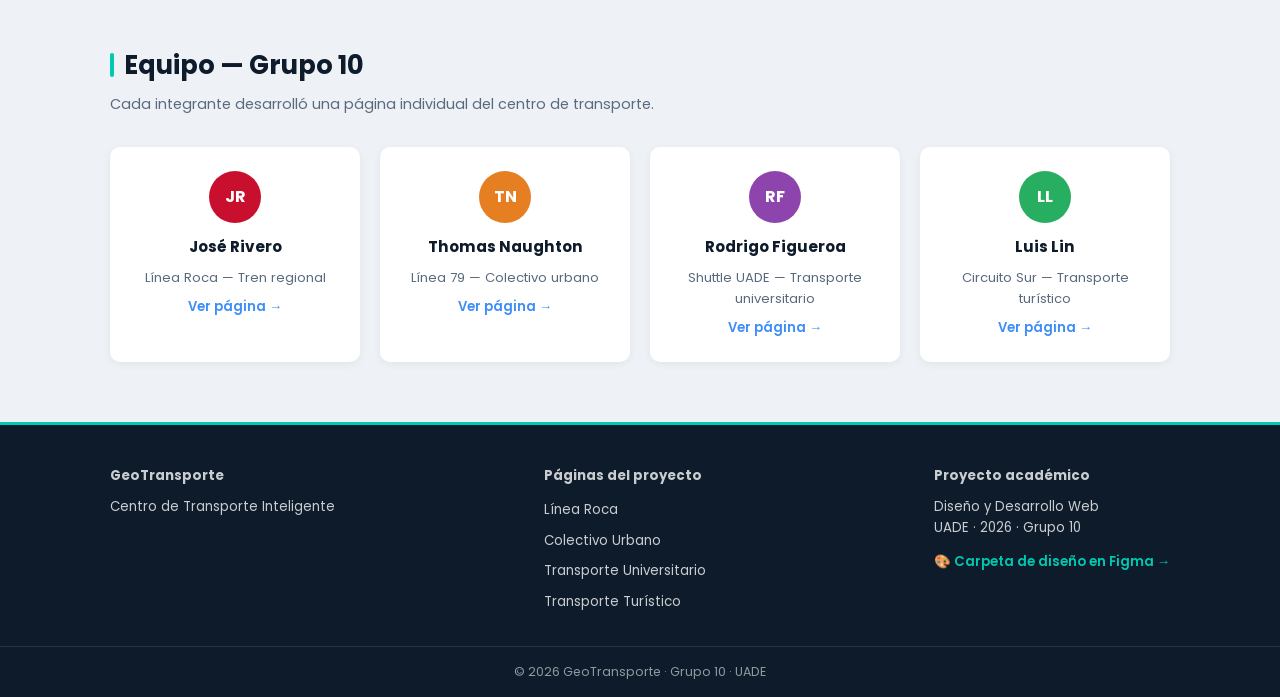
==== commit 7a45574b: "Commit 5 fix Correcion mapa del citio" ====
--- a/index.html
+++ b/index.html
@@ -25,7 +25,6 @@
                 <ul>
                     <li><a href="#servicios">Servicios</a></li>
                     <li><a href="#identidad">Identidad</a></li>
-                    <li><a href="#sitemap">Mapa del sitio</a></li>
                     <li><a href="#frameworks">Tecnologías</a></li>
                     <li><a href="#proyecto">Proyecto</a></li>
                     <li><a href="#equipo">Equipo</a></li>
@@ -397,39 +396,6 @@
     </section>
 
 
-    <!-- MAPA DEL SITIO -->
-    <section id="sitemap" class="seccion">
-        <div class="contenedor">
-            <h2>Mapa del sitio</h2>
-            <p class="subtitulo">Estructura de páginas del proyecto GeoTransporte.</p>
-
-            <div class="sitemap">
-                <div class="sitemap-nodo raiz">
-                    <span>🏠 index.html</span>
-                    <small>Página principal</small>
-                </div>
-                <div class="sitemap-ramas">
-                    <div class="sitemap-nodo hoja tren">
-                        <span>🚆 linea-roca.html</span>
-                        <small>Tren regional</small>
-                    </div>
-                    <div class="sitemap-nodo hoja colectivo">
-                        <span>🚌 colectivo-urbano.html</span>
-                        <small>Colectivo urbano</small>
-                    </div>
-                    <div class="sitemap-nodo hoja universitario">
-                        <span>🎓 transporte-universitario.html</span>
-                        <small>Transporte universitario</small>
-                    </div>
-                    <div class="sitemap-nodo hoja turistico">
-                        <span>🏛️ transporte-turistico.html</span>
-                        <small>Transporte turístico</small>
-                    </div>
-                </div>
-            </div>
-        </div>
-    </section>
-
     <!-- EQUIPO -->
     <section id="equipo" class="seccion seccion-gris">
         <div class="contenedor">
--- a/index.css
+++ b/index.css
@@ -502,101 +502,6 @@
     padding-left: 12px;
 }
 
-/* ---- MAPA DEL SITIO ---- */
-.sitemap {
-    margin-top: 25px;
-    display: flex;
-    flex-direction: column;
-    align-items: center;
-    gap: 0;
-}
-
-.sitemap-nodo {
-    display: flex;
-    flex-direction: column;
-    align-items: center;
-    background-color: var(--color-blanco);
-    border: 2px solid var(--color-acento);
-    border-radius: 8px;
-    padding: 12px 22px;
-    text-align: center;
-    box-shadow: 0 2px 6px rgba(0,0,0,0.06);
-}
-
-.sitemap-nodo span {
-    font-weight: 600;
-    font-size: 0.9rem;
-    color: var(--color-base);
-}
-
-.sitemap-nodo small {
-    font-size: 0.75rem;
-    color: var(--color-texto-suave);
-}
-
-.sitemap-nodo.raiz {
-    border-color: var(--color-base);
-    background-color: var(--color-base);
-}
-
-.sitemap-nodo.raiz span {
-    color: var(--color-blanco);
-}
-
-.sitemap-nodo.raiz small {
-    color: var(--color-acento);
-}
-
-/* línea vertical entre raíz y ramas */
-.sitemap::before {
-    content: '';
-    width: 2px;
-    height: 28px;
-    background-color: var(--color-acento);
-}
-
-.sitemap-ramas {
-    display: flex;
-    gap: 14px;
-    flex-wrap: wrap;
-    justify-content: center;
-    position: relative;
-    padding-top: 12px;
-}
-
-/* línea horizontal sobre las hojas */
-.sitemap-ramas::before {
-    content: '';
-    position: absolute;
-    top: 0;
-    left: 10%;
-    right: 10%;
-    height: 2px;
-    background-color: var(--color-acento);
-}
-
-.sitemap-nodo.hoja {
-    border-color: var(--color-fondo-alt);
-    position: relative;
-}
-
-/* líneas verticales desde la barra horizontal a cada hoja */
-.sitemap-nodo.hoja::before {
-    content: '';
-    position: absolute;
-    top: -12px;
-    left: 50%;
-    transform: translateX(-50%);
-    width: 2px;
-    height: 12px;
-    background-color: var(--color-acento);
-}
-
-.sitemap-nodo.hoja.tren         { border-top: 3px solid var(--tren); }
-.sitemap-nodo.hoja.colectivo    { border-top: 3px solid var(--colectivo); }
-.sitemap-nodo.hoja.universitario { border-top: 3px solid var(--universitario); }
-.sitemap-nodo.hoja.turistico    { border-top: 3px solid var(--turistico); }
-
 /* ---- EQUIPO ---- */
 .grilla-equipo {
     display: flex;
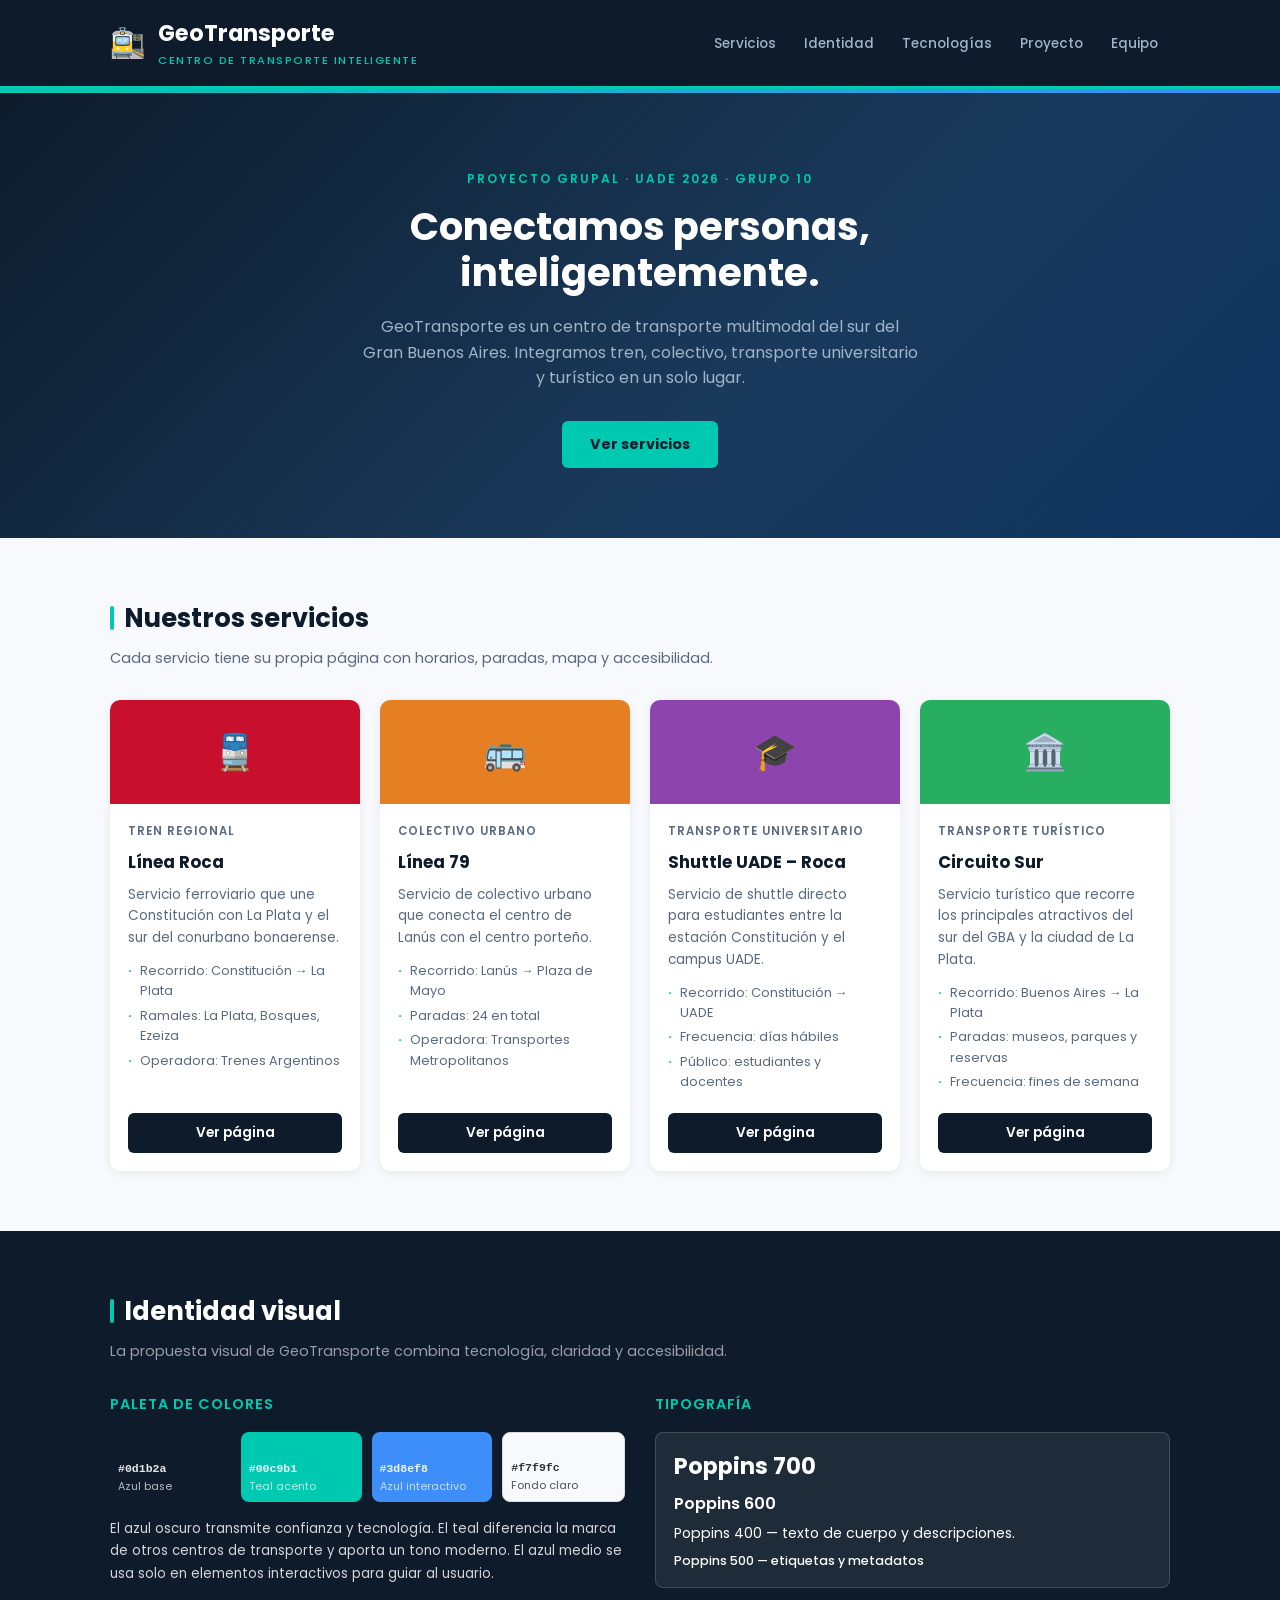
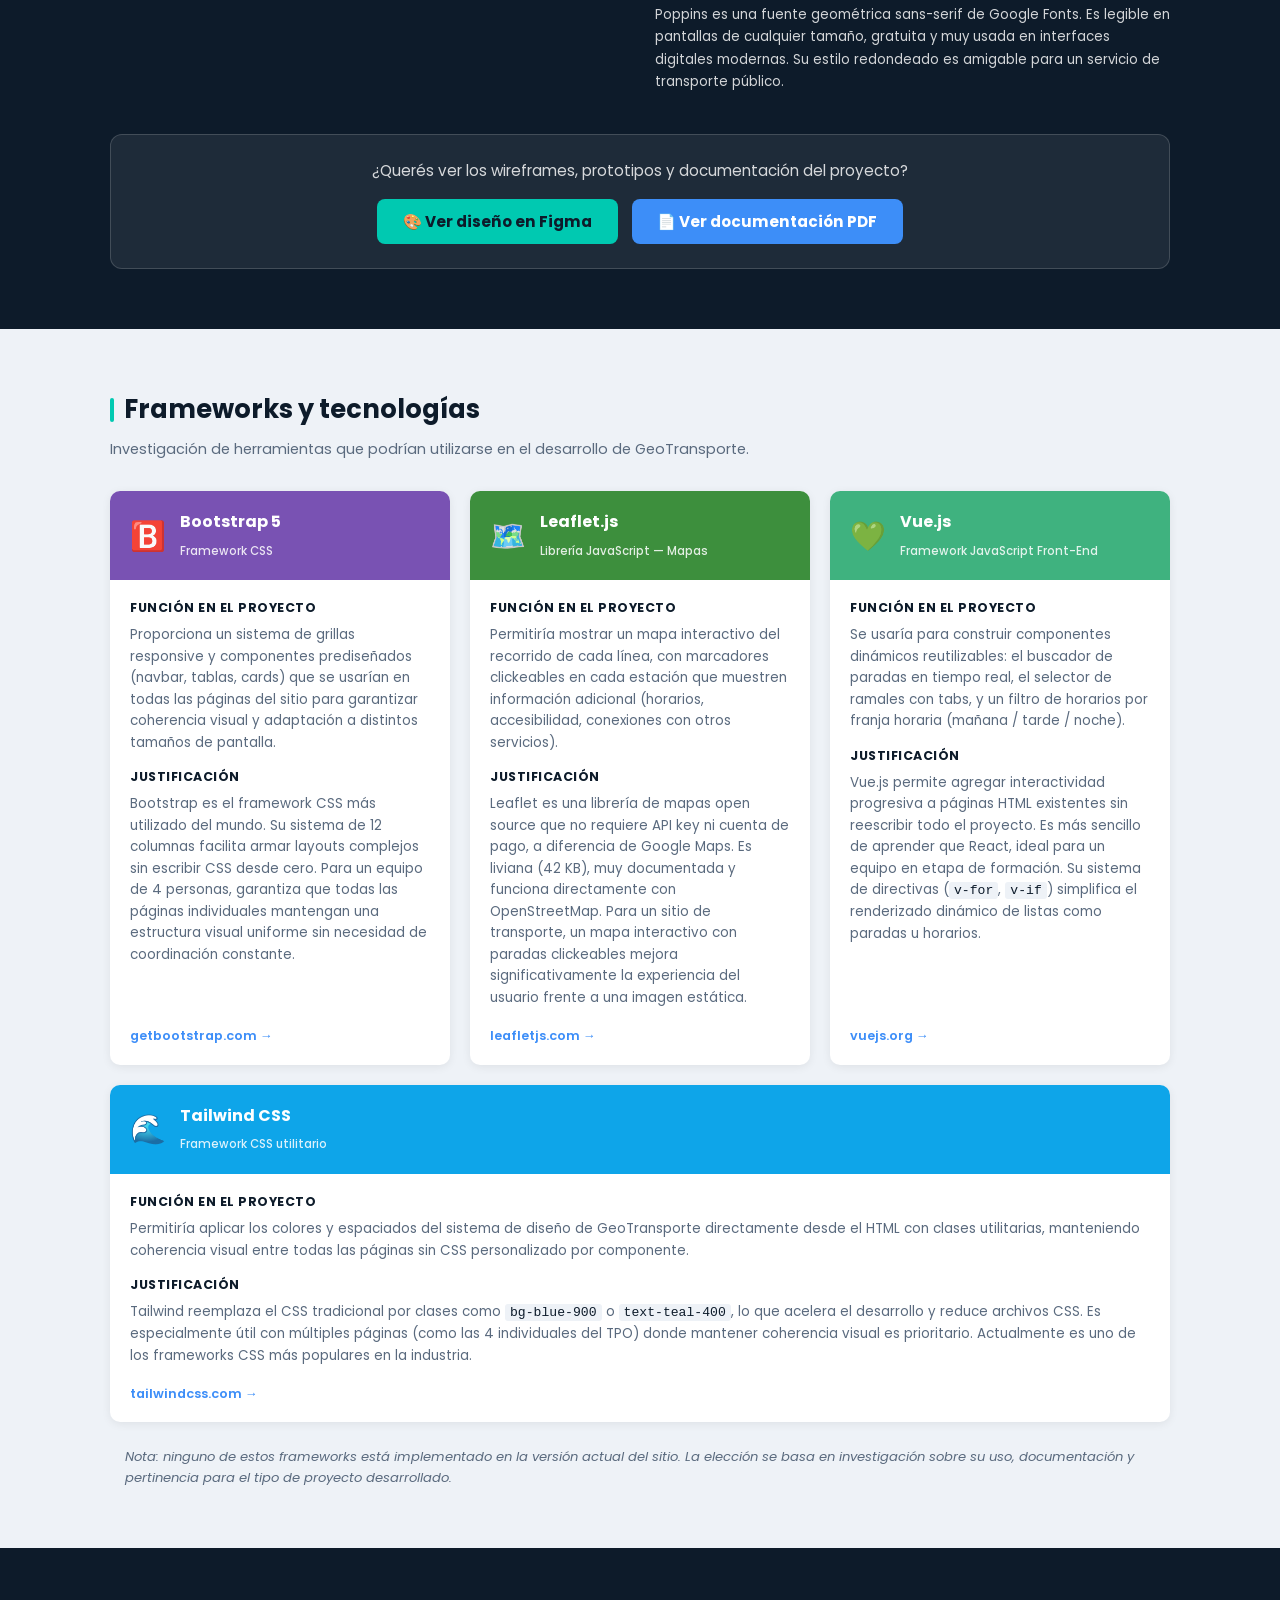
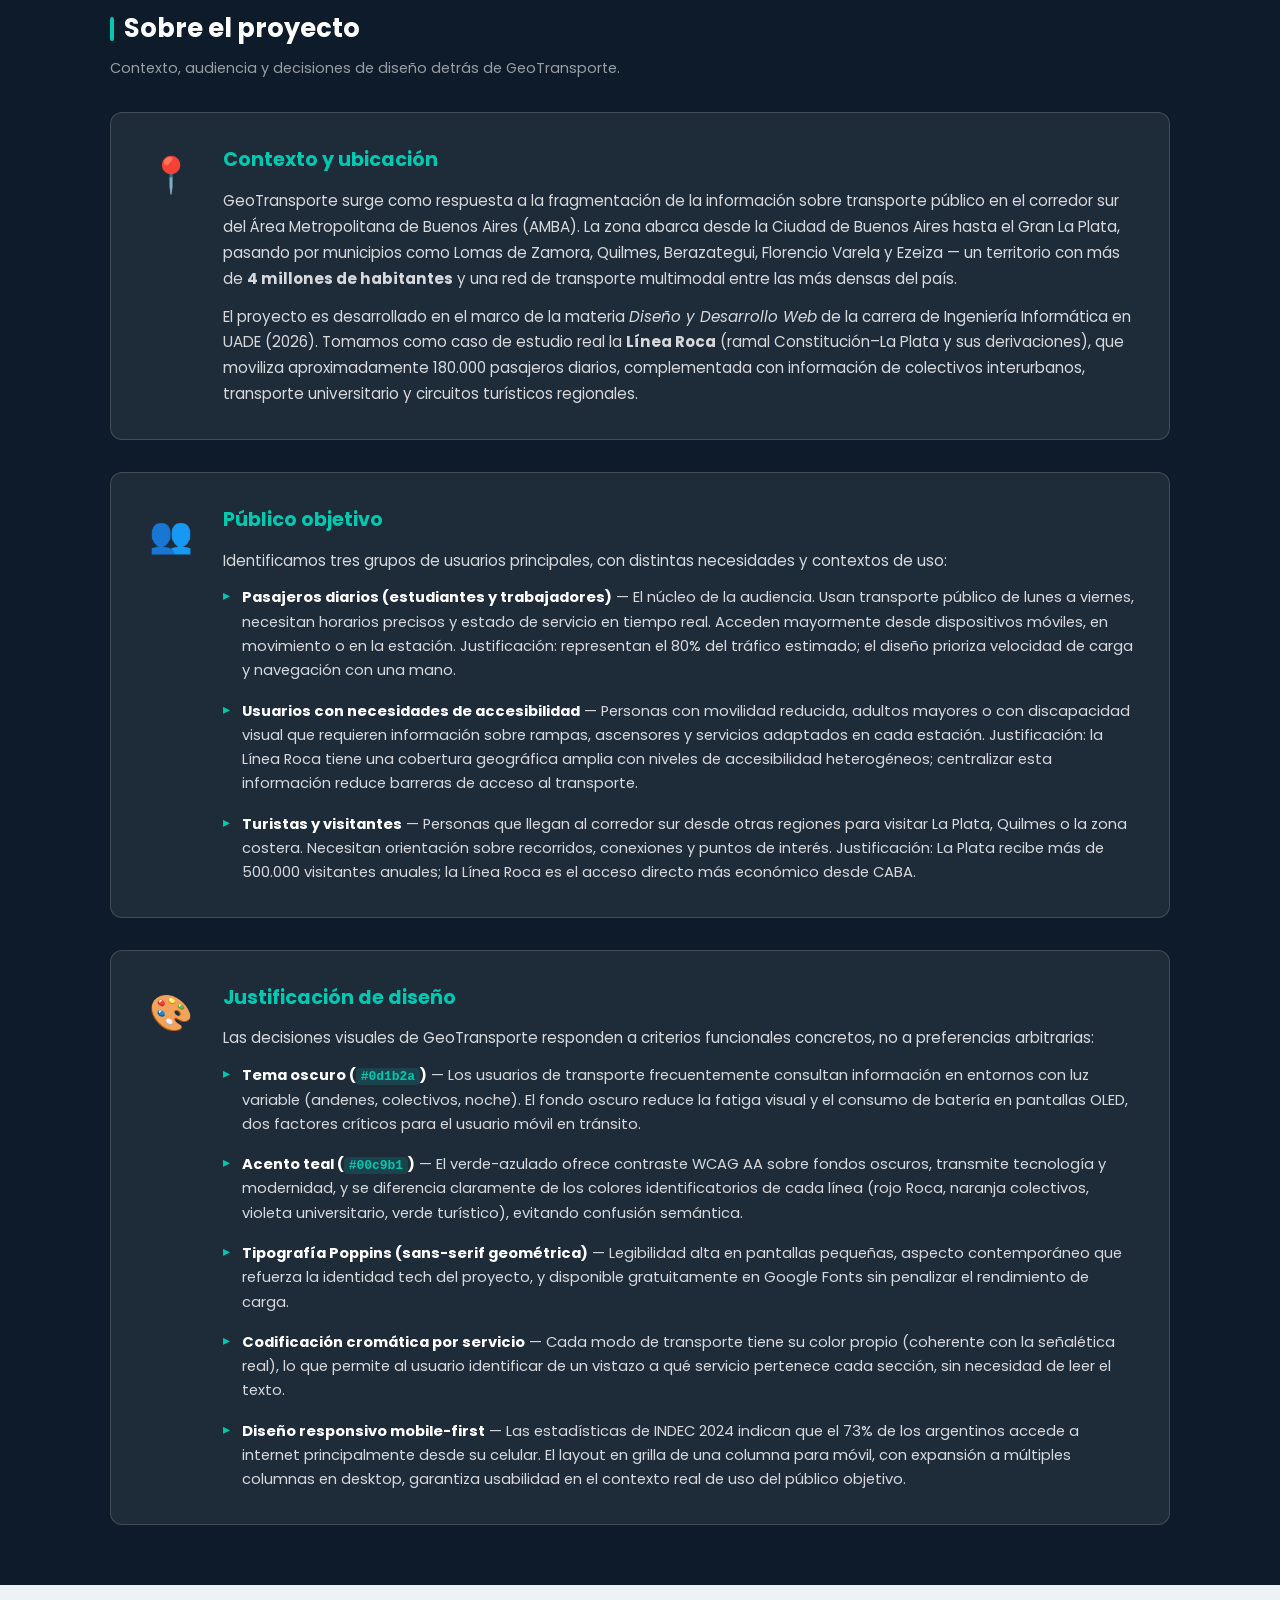
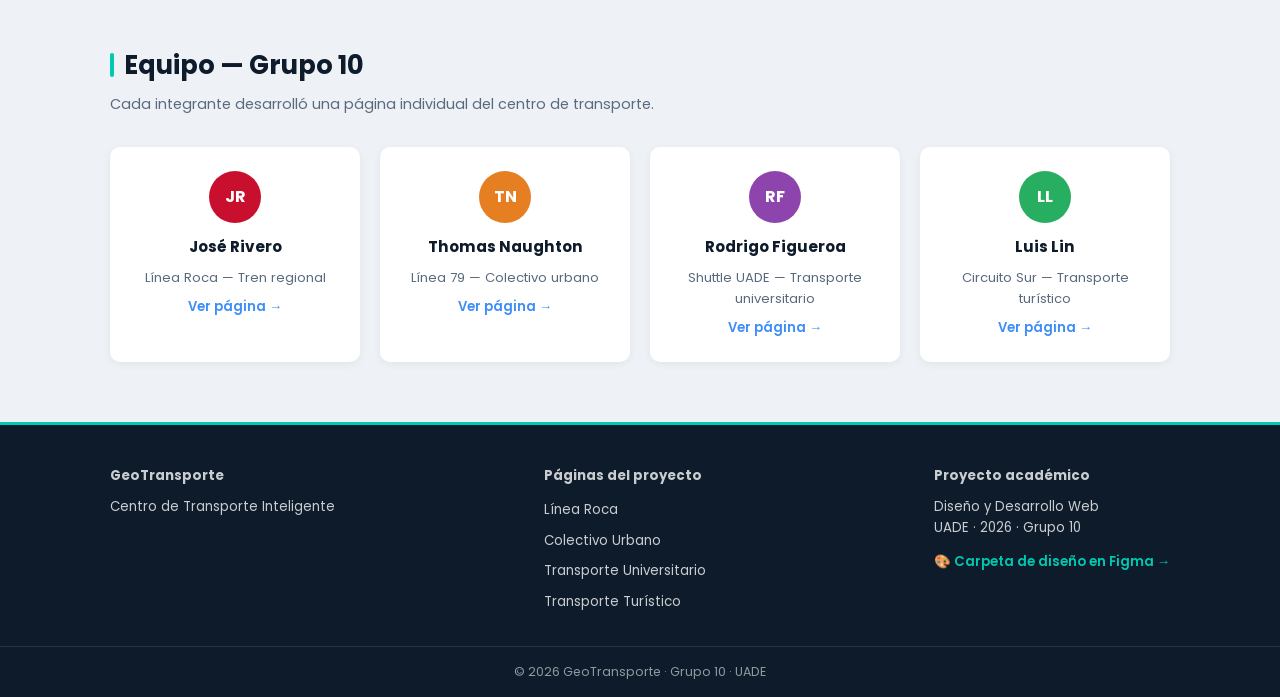
==== commit b5ee3979: "Commit 10 update" ====
--- a/index.html
+++ b/index.html
@@ -175,10 +175,22 @@
             </div>
 
             <div class="figma-cta">
-                <p>¿Querés ver los wireframes y el prototipo del proyecto?</p>
-                <a href="https://www.figma.com/design/HhK1fH0W7MjYqB6SNRhzUA/Untitled?node-id=4-6&t=qNDkJk1Mj0W2M1UP-1" target="_blank" rel="noopener noreferrer" class="btn-figma">
-                    🎨 Ver carpeta de diseño en Figma →
-                </a>
+                <p>¿Querés ver los wireframes, prototipos y documentación del proyecto?</p>
+
+                <div class="cta-botones">
+                    <a href="https://www.figma.com/design/HhK1fH0W7MjYqB6SNRhzUA/Untitled?node-id=4-6&t=qNDkJk1Mj0W2M1UP-1"
+                       target="_blank"
+                       rel="noopener noreferrer"
+                       class="btn-figma">
+                        🎨 Ver diseño en Figma
+                    </a>
+
+                    <a href="GeoTransporte_Actividad2.pdf"
+                       target="_blank"
+                       class="btn-pdf">
+                        📄 Ver documentación PDF
+                    </a>
+                </div>
             </div>
 
         </div>
--- a/index.css
+++ b/index.css
@@ -832,3 +832,29 @@
         flex-direction: column;
     }
 }
+
+
+.cta-botones {
+    display: flex;
+    justify-content: center;
+    gap: 14px;
+    flex-wrap: wrap;
+    margin-top: 1rem;
+}
+
+.btn-pdf {
+    display: inline-block;
+    background-color: var(--color-azul);
+    color: var(--color-blanco);
+    font-weight: 700;
+    font-size: 0.95rem;
+    padding: 0.65rem 1.6rem;
+    border-radius: 8px;
+    text-decoration: none;
+    transition: opacity 0.2s, transform 0.2s;
+}
+
+.btn-pdf:hover {
+    opacity: 0.88;
+    transform: translateY(-2px);
+}
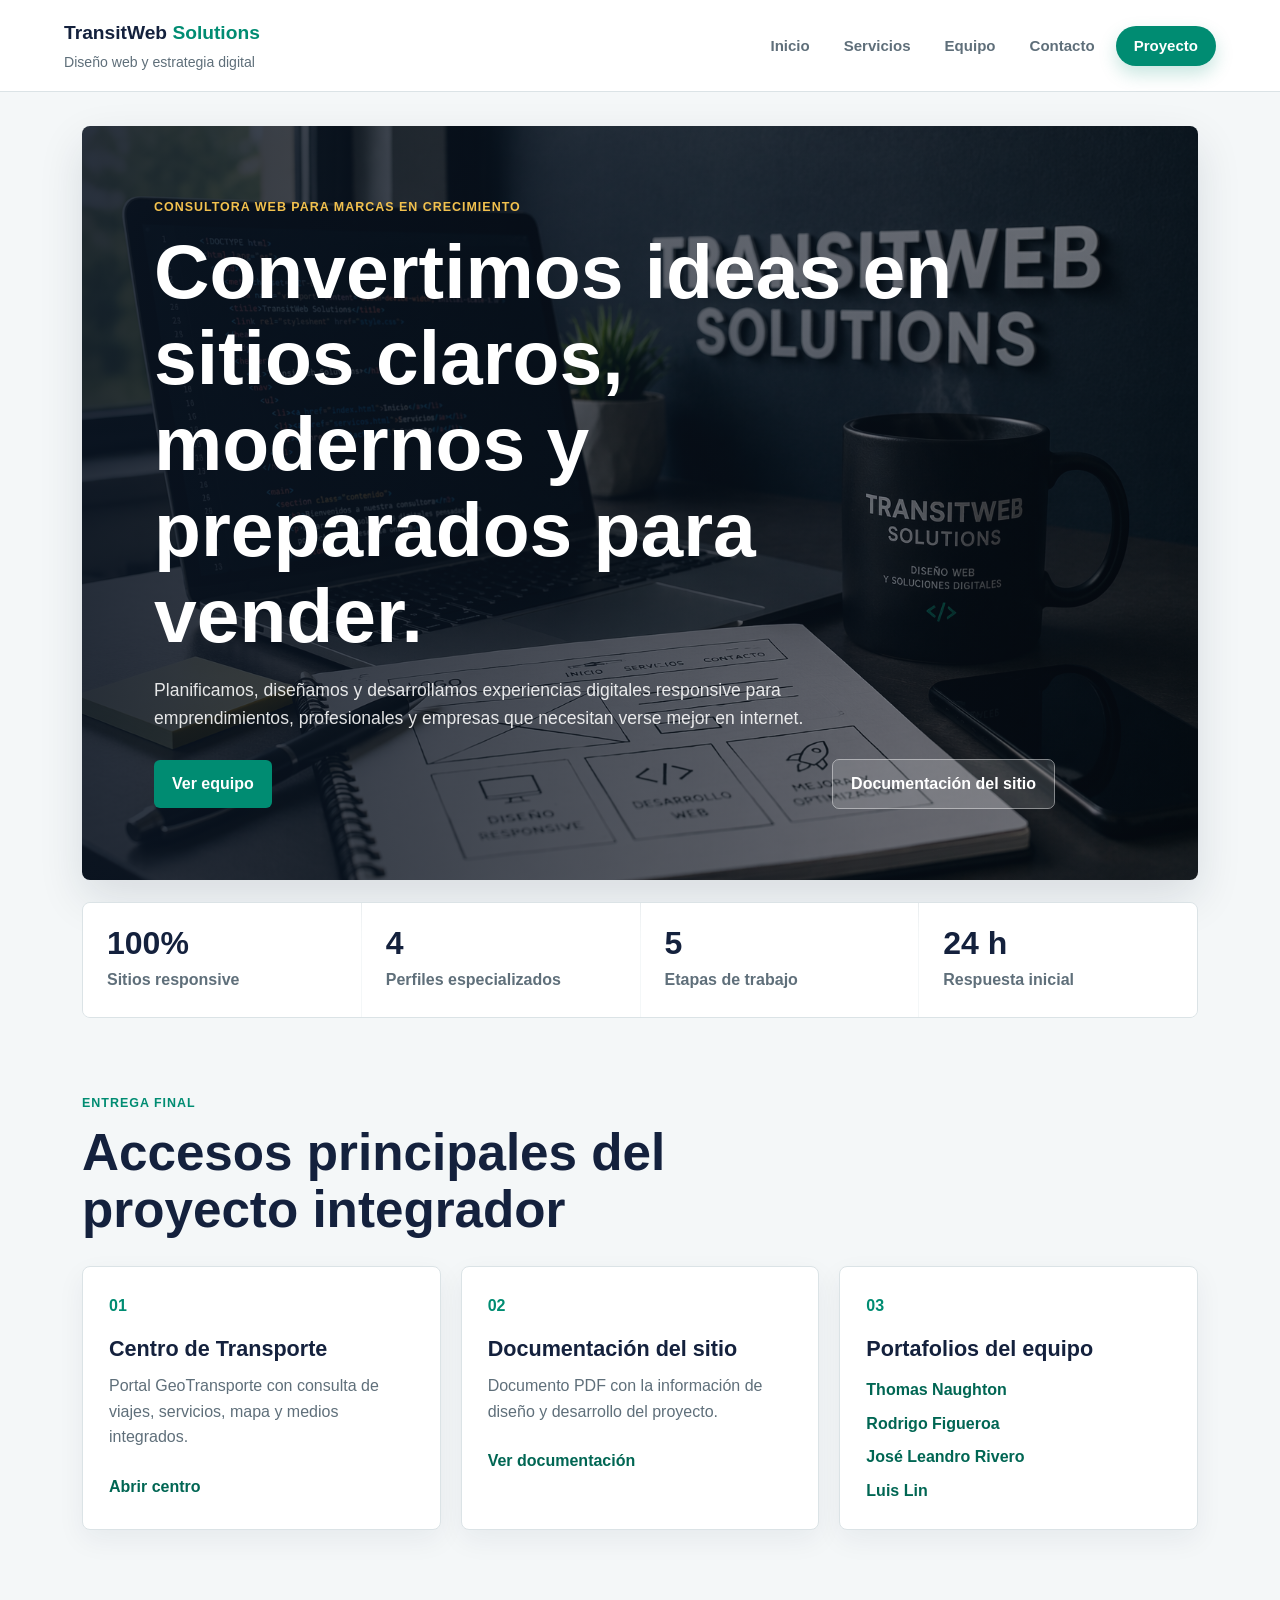
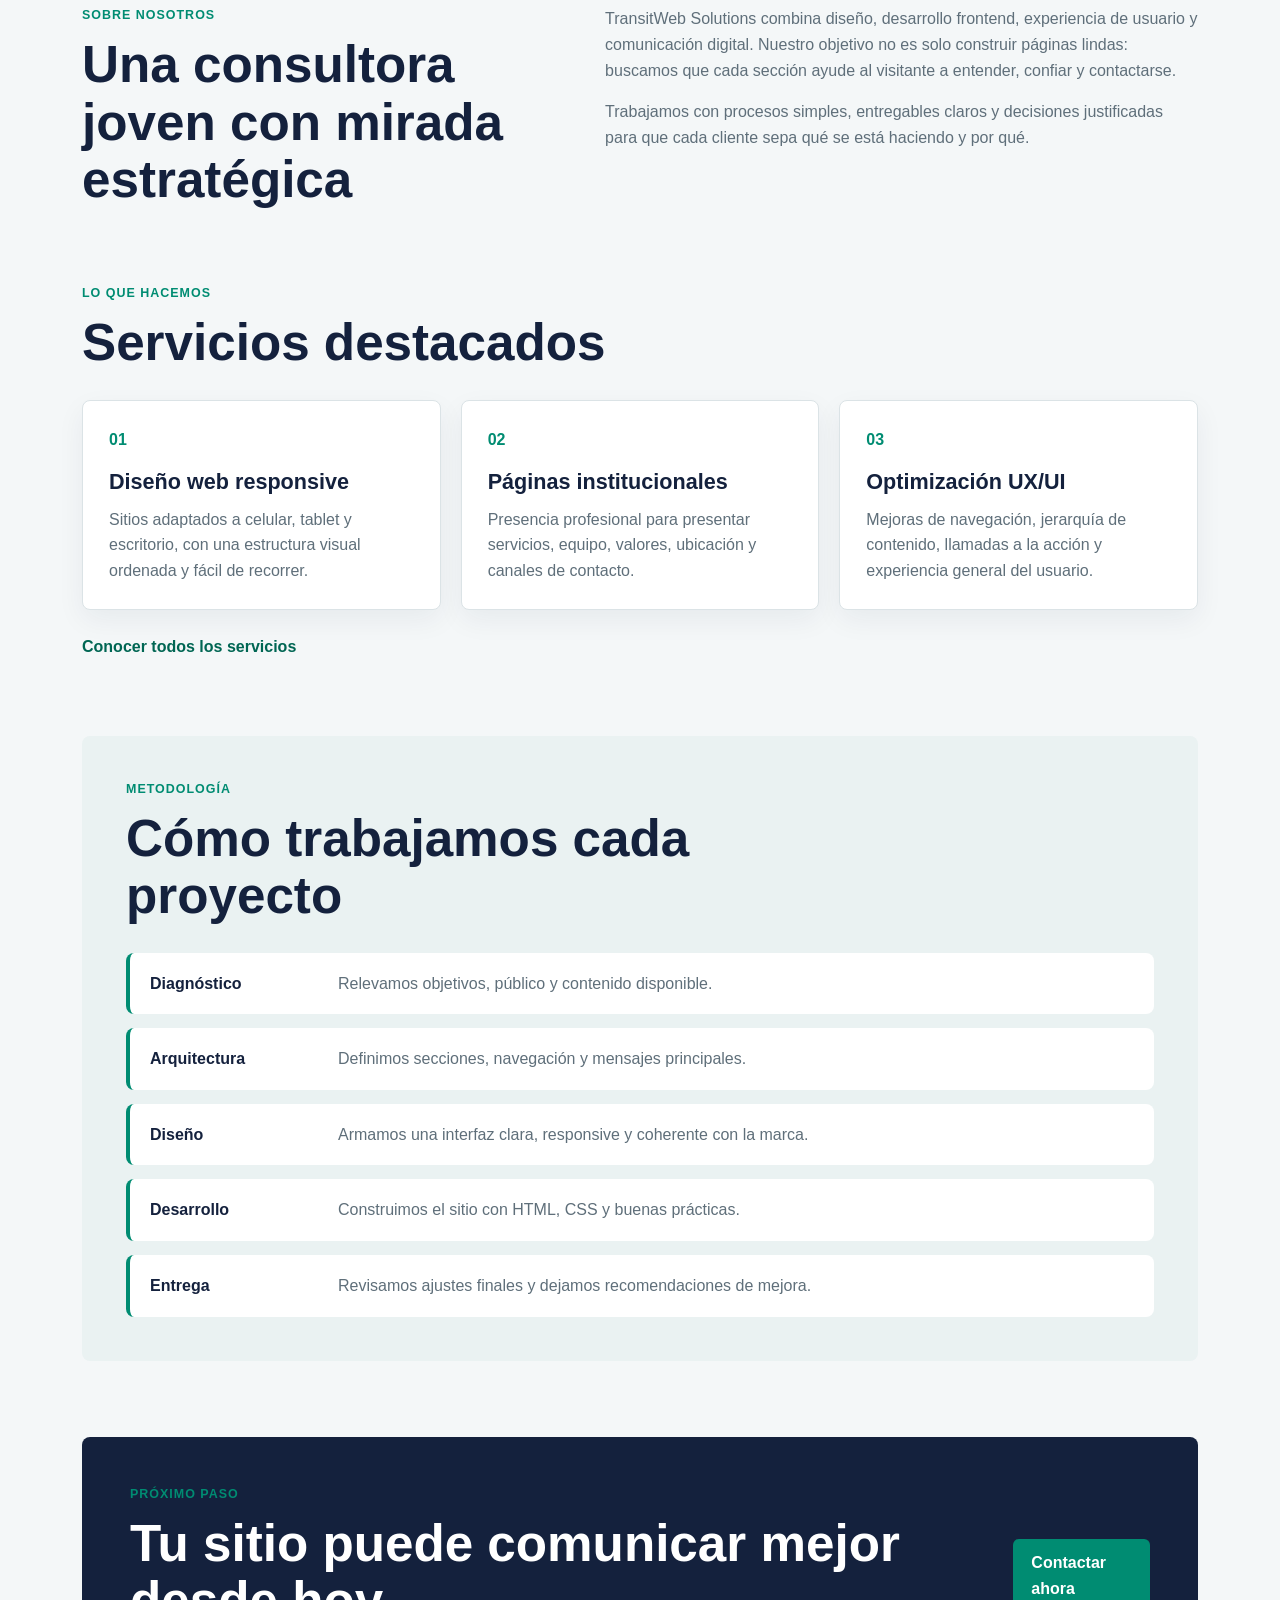
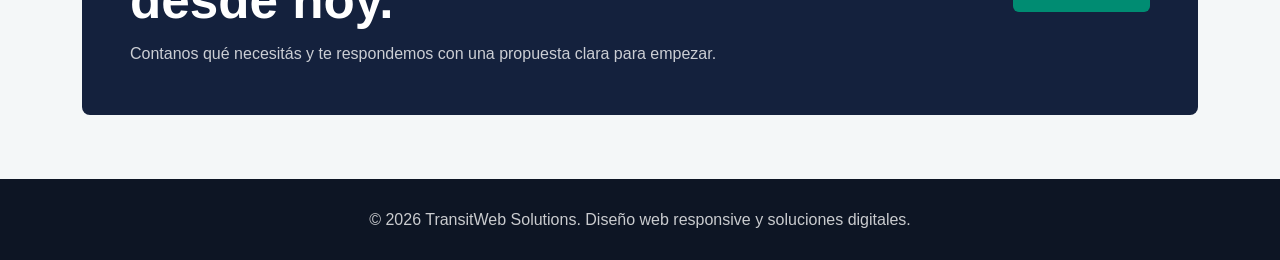
==== commit fe4620a8: "Commit 334" ====
--- a/index.html
+++ b/index.html
@@ -3,475 +3,152 @@
 <head>
     <meta charset="UTF-8">
     <meta name="viewport" content="width=device-width, initial-scale=1.0">
-    <title>GeoTransporte — Centro de Transporte Inteligente</title>
-    <link rel="preconnect" href="https://fonts.googleapis.com">
-    <link rel="preconnect" href="https://fonts.gstatic.com" crossorigin>
-    <link href="https://fonts.googleapis.com/css2?family=Poppins:wght@400;500;600;700&display=swap" rel="stylesheet">
-    <link rel="stylesheet" href="index.css">
+    <title>TransitWeb Solutions | Consultora digital</title>
+    <link rel="stylesheet" href="diseño.css">
 </head>
 <body>
+    <header class="site-header">
+        <div class="brand">
+            <a href="index.html" class="logo">TransitWeb <span>Solutions</span></a>
+            <p>Diseño web y estrategia digital</p>
+        </div>
+        <nav aria-label="Navegación principal">
+            <ul>
+                <li><a href="index.html#inicio">Inicio</a></li>
+                <li><a href="servicios.html">Servicios</a></li>
+                <li><a href="integrantes.html">Equipo</a></li>
+                <li><a href="contacto.html">Contacto</a></li>
+                <li><a href="../../Centro-transporte-inteligente-Grupo-10-main/index.html" class="project-link">Proyecto</a></li>
+            </ul>
+        </nav>
+    </header>
 
-    <!-- ENCABEZADO -->
-    <header>
-        <div class="contenedor-header">
-            <div class="logo">
-                <span class="logo-icono">🚉</span>
-                <div>
-                    <h1 class="logo-nombre">GeoTransporte</h1>
-                    <p class="logo-subtitulo">Centro de Transporte Inteligente</p>
+    <main>
+        <section id="inicio" class="hero">
+            <div class="hero-content">
+                <p class="eyebrow">Consultora web para marcas en crecimiento</p>
+                <h1>Convertimos ideas en sitios claros, modernos y preparados para vender.</h1>
+                <p>Planificamos, diseñamos y desarrollamos experiencias digitales responsive para emprendimientos, profesionales y empresas que necesitan verse mejor en internet.</p>
+                <div class="hero-actions">
+                    <a href="integrantes.html" class="button primary">Ver equipo</a>
+                    <a href="GeoTransporte_Actividad2.pdf" class="button secondary doc-button" target="_blank" rel="noopener">Documentación del sitio</a>
                 </div>
             </div>
-            <nav aria-label="Navegación principal">
-                <ul>
-                    <li><a href="#servicios">Servicios</a></li>
-                    <li><a href="#identidad">Identidad</a></li>
-                    <li><a href="#frameworks">Tecnologías</a></li>
-                    <li><a href="#proyecto">Proyecto</a></li>
-                    <li><a href="#equipo">Equipo</a></li>
-                </ul>
-            </nav>
-        </div>
-    </header>
+        </section>
 
-    <!-- HERO -->
-    <section class="hero">
-        <div class="contenedor">
-            <p class="hero-tag">Proyecto grupal · UADE 2026 · Grupo 10</p>
-            <h2>Conectamos personas,<br>inteligentemente.</h2>
-            <p class="hero-desc">
-                GeoTransporte es un centro de transporte multimodal del sur del Gran Buenos Aires.
-                Integramos tren, colectivo, transporte universitario y turístico en un solo lugar.
-            </p>
-            <a href="#servicios" class="btn-hero">Ver servicios</a>
-        </div>
-    </section>
+        <section class="metrics" aria-label="Indicadores de la consultora">
+            <article>
+                <strong>100%</strong>
+                <span>Sitios responsive</span>
+            </article>
+            <article>
+                <strong>4</strong>
+                <span>Perfiles especializados</span>
+            </article>
+            <article>
+                <strong>5</strong>
+                <span>Etapas de trabajo</span>
+            </article>
+            <article>
+                <strong>24 h</strong>
+                <span>Respuesta inicial</span>
+            </article>
+        </section>
 
-    <!-- SERVICIOS / PÁGINAS INDIVIDUALES -->
-    <section id="servicios" class="seccion">
-        <div class="contenedor">
-            <h2>Nuestros servicios</h2>
-            <p class="subtitulo">Cada servicio tiene su propia página con horarios, paradas, mapa y accesibilidad.</p>
+        <section class="section">
+            <div class="section-heading">
+                <p class="eyebrow">Entrega final</p>
+                <h2>Accesos principales del proyecto integrador</h2>
+            </div>
+            <div class="card-grid delivery-grid">
+                <article class="card">
+                    <span class="card-number">01</span>
+                    <h3>Centro de Transporte</h3>
+                    <p>Portal GeoTransporte con consulta de viajes, servicios, mapa y medios integrados.</p>
+                    <a href="../../Centro-transporte-inteligente-Grupo-10-main/index.html" class="text-link project-link">Abrir centro</a>
+                </article>
+                <article class="card">
+                    <span class="card-number">02</span>
+                    <h3>Documentación del sitio</h3>
+                    <p>Documento PDF con la información de diseño y desarrollo del proyecto.</p>
+                    <a href="GeoTransporte_Actividad2.pdf" class="text-link" target="_blank" rel="noopener">Ver documentación</a>
+                </article>
+                <article class="card">
+                    <span class="card-number">03</span>
+                    <h3>Portafolios del equipo</h3>
+                    <ul class="portfolio-list">
+                        <li><a href="https://naughtongit.github.io/Proyecto-Web/" target="_blank" rel="noopener">Thomas Naughton</a></li>
+                        <li><a href="https://rofigueroa-uade.github.io/WebDesignUADE/" target="_blank" rel="noopener">Rodrigo Figueroa</a></li>
+                        <li><a href="https://joserivero17.github.io/Proyecto-web/#sobre-mi" target="_blank" rel="noopener">José Leandro Rivero</a></li>
+                        <li><a href="https://luisuade.github.io/Pagina-Personal/" target="_blank" rel="noopener">Luis Lin</a></li>
+                    </ul>
+                </article>
+            </div>
+        </section>
 
-            <div class="grilla-servicios">
+        <section id="sobre-nosotros" class="section split">
+            <div>
+                <p class="eyebrow">Sobre nosotros</p>
+                <h2>Una consultora joven con mirada estratégica</h2>
+            </div>
+            <div class="section-copy">
+                <p>TransitWeb Solutions combina diseño, desarrollo frontend, experiencia de usuario y comunicación digital. Nuestro objetivo no es solo construir páginas lindas: buscamos que cada sección ayude al visitante a entender, confiar y contactarse.</p>
+                <p>Trabajamos con procesos simples, entregables claros y decisiones justificadas para que cada cliente sepa qué se está haciendo y por qué.</p>
+            </div>
+        </section>
 
-                <!-- Línea Roca — José -->
-                <article class="tarjeta-servicio">
-                    <div class="tarjeta-icono tren">🚆</div>
-                    <div class="tarjeta-cuerpo">
-                        <span class="tarjeta-tipo">Tren regional</span>
-                        <h3>Línea Roca</h3>
-                        <p>Servicio ferroviario que une Constitución con La Plata y el sur del conurbano bonaerense.</p>
-                        <ul class="tarjeta-datos">
-                            <li>Recorrido: Constitución → La Plata</li>
-                            <li>Ramales: La Plata, Bosques, Ezeiza</li>
-                            <li>Operadora: Trenes Argentinos</li>
-                        </ul>
-                        <a href="linea-roca.html" class="btn-tarjeta">Ver página</a>
-                    </div>
+        <section class="section">
+            <div class="section-heading">
+                <p class="eyebrow">Lo que hacemos</p>
+                <h2>Servicios destacados</h2>
+            </div>
+            <div class="card-grid">
+                <article class="card">
+                    <span class="card-number">01</span>
+                    <h3>Diseño web responsive</h3>
+                    <p>Sitios adaptados a celular, tablet y escritorio, con una estructura visual ordenada y fácil de recorrer.</p>
                 </article>
+                <article class="card">
+                    <span class="card-number">02</span>
+                    <h3>Páginas institucionales</h3>
+                    <p>Presencia profesional para presentar servicios, equipo, valores, ubicación y canales de contacto.</p>
+                </article>
+                <article class="card">
+                    <span class="card-number">03</span>
+                    <h3>Optimización UX/UI</h3>
+                    <p>Mejoras de navegación, jerarquía de contenido, llamadas a la acción y experiencia general del usuario.</p>
+                </article>
+            </div>
+            <a href="servicios.html" class="text-link">Conocer todos los servicios</a>
+        </section>
 
-                <!-- Colectivo urbano — Thomas -->
-                <article class="tarjeta-servicio">
-                    <div class="tarjeta-icono colectivo">🚌</div>
-                    <div class="tarjeta-cuerpo">
-                        <span class="tarjeta-tipo">Colectivo urbano</span>
-                        <h3>Línea 79</h3>
-                        <p>Servicio de colectivo urbano que conecta el centro de Lanús con el centro porteño.</p>
-                        <ul class="tarjeta-datos">
-                            <li>Recorrido: Lanús → Plaza de Mayo</li>
-                            <li>Paradas: 24 en total</li>
-                            <li>Operadora: Transportes Metropolitanos</li>
-                        </ul>
-                        <a href="linea79_naranja/linea79.html" class="btn-tarjeta">Ver página</a>
-                    </div>
-                </article>
+        <section class="section process">
+            <div class="section-heading">
+                <p class="eyebrow">Metodología</p>
+                <h2>Cómo trabajamos cada proyecto</h2>
+            </div>
+            <ol class="steps">
+                <li><strong>Diagnóstico</strong><span>Relevamos objetivos, público y contenido disponible.</span></li>
+                <li><strong>Arquitectura</strong><span>Definimos secciones, navegación y mensajes principales.</span></li>
+                <li><strong>Diseño</strong><span>Armamos una interfaz clara, responsive y coherente con la marca.</span></li>
+                <li><strong>Desarrollo</strong><span>Construimos el sitio con HTML, CSS y buenas prácticas.</span></li>
+                <li><strong>Entrega</strong><span>Revisamos ajustes finales y dejamos recomendaciones de mejora.</span></li>
+            </ol>
+        </section>
 
-                <!-- Transporte universitario — Rodrigo -->
-                <article class="tarjeta-servicio">
-                    <div class="tarjeta-icono universitario">🎓</div>
-                    <div class="tarjeta-cuerpo">
-                        <span class="tarjeta-tipo">Transporte universitario</span>
-                        <h3>Shuttle UADE – Roca</h3>
-                        <p>Servicio de shuttle directo para estudiantes entre la estación Constitución y el campus UADE.</p>
-                        <ul class="tarjeta-datos">
-                            <li>Recorrido: Constitución → UADE</li>
-                            <li>Frecuencia: días hábiles</li>
-                            <li>Público: estudiantes y docentes</li>
-                        </ul>
-                        <a href="uade_shuttle/shuttle-uade.html" class="btn-tarjeta">Ver página</a>
-                    </div>
-                </article>
+        <section class="cta-panel">
+            <div>
+                <p class="eyebrow">Próximo paso</p>
+                <h2>Tu sitio puede comunicar mejor desde hoy.</h2>
+                <p>Contanos qué necesitás y te respondemos con una propuesta clara para empezar.</p>
+            </div>
+            <a href="contacto.html" class="button primary">Contactar ahora</a>
+        </section>
+    </main>
 
-                <!-- Transporte turístico — Luis -->
-                <article class="tarjeta-servicio">
-                    <div class="tarjeta-icono turistico">🏛️</div>
-                    <div class="tarjeta-cuerpo">
-                        <span class="tarjeta-tipo">Transporte turístico</span>
-                        <h3>Circuito Sur</h3>
-                        <p>Servicio turístico que recorre los principales atractivos del sur del GBA y la ciudad de La Plata.</p>
-                        <ul class="tarjeta-datos">
-                            <li>Recorrido: Buenos Aires → La Plata</li>
-                            <li>Paradas: museos, parques y reservas</li>
-                            <li>Frecuencia: fines de semana</li>
-                        </ul>
-                        <a href="transporte-turistico.html" class="btn-tarjeta">Ver página</a>
-                    </div>
-                </article>
-
-            </div>
-        </div>
-    </section>
-
-    <!-- IDENTIDAD VISUAL -->
-    <section id="identidad" class="seccion seccion-oscura">
-        <div class="contenedor">
-            <h2 class="titulo-claro">Identidad visual</h2>
-            <p class="subtitulo claro">La propuesta visual de GeoTransporte combina tecnología, claridad y accesibilidad.</p>
-
-            <div class="grilla-identidad">
-
-                <div class="identidad-bloque">
-                    <h3>Paleta de colores</h3>
-                    <div class="paleta">
-                        <div class="muestra-color" style="background-color: #0d1b2a;">
-                            <span class="hex">#0d1b2a</span>
-                            <span class="nombre-color">Azul base</span>
-                        </div>
-                        <div class="muestra-color" style="background-color: #00c9b1;">
-                            <span class="hex">#00c9b1</span>
-                            <span class="nombre-color">Teal acento</span>
-                        </div>
-                        <div class="muestra-color" style="background-color: #3d8ef8;">
-                            <span class="hex">#3d8ef8</span>
-                            <span class="nombre-color">Azul interactivo</span>
-                        </div>
-                        <div class="muestra-color claro" style="background-color: #f7f9fc; border: 1px solid #ddd;">
-                            <span class="hex" style="color: #333;">#f7f9fc</span>
-                            <span class="nombre-color" style="color: #555;">Fondo claro</span>
-                        </div>
-                    </div>
-                    <p class="identidad-justif">
-                        El azul oscuro transmite confianza y tecnología. El teal diferencia la marca de otros centros
-                        de transporte y aporta un tono moderno. El azul medio se usa solo en elementos interactivos
-                        para guiar al usuario.
-                    </p>
-                </div>
-
-                <div class="identidad-bloque">
-                    <h3>Tipografía</h3>
-                    <div class="muestra-tipografia">
-                        <p class="tipo-titulo">Poppins 700</p>
-                        <p class="tipo-subtitulo">Poppins 600</p>
-                        <p class="tipo-cuerpo">Poppins 400 — texto de cuerpo y descripciones.</p>
-                        <p class="tipo-small">Poppins 500 — etiquetas y metadatos</p>
-                    </div>
-                    <p class="identidad-justif">
-                        Poppins es una fuente geométrica sans-serif de Google Fonts. Es legible en pantallas de cualquier
-                        tamaño, gratuita y muy usada en interfaces digitales modernas. Su estilo redondeado es amigable
-                        para un servicio de transporte público.
-                    </p>
-                </div>
-
-            </div>
-
-            <div class="figma-cta">
-                <p>¿Querés ver los wireframes, prototipos y documentación del proyecto?</p>
-
-                <div class="cta-botones">
-                    <a href="https://www.figma.com/design/HhK1fH0W7MjYqB6SNRhzUA/Untitled?node-id=4-6&t=qNDkJk1Mj0W2M1UP-1"
-                       target="_blank"
-                       rel="noopener noreferrer"
-                       class="btn-figma">
-                        🎨 Ver diseño en Figma
-                    </a>
-
-                    <a href="GeoTransporte_Actividad2.pdf"
-                       target="_blank"
-                       class="btn-pdf">
-                        📄 Ver documentación PDF
-                    </a>
-                </div>
-            </div>
-
-        </div>
-    </section>
-
-    <!-- FRAMEWORKS Y TECNOLOGÍAS -->
-    <section id="frameworks" class="seccion seccion-gris">
-        <div class="contenedor">
-            <h2>Frameworks y tecnologías</h2>
-            <p class="subtitulo">Investigación de herramientas que podrían utilizarse en el desarrollo de GeoTransporte.</p>
-
-            <div class="grilla-frameworks">
-
-                <!-- Bootstrap -->
-                <div class="framework-card">
-                    <div class="fw-header fw-bootstrap">
-                        <span class="fw-icono">🅱️</span>
-                        <div>
-                            <h3>Bootstrap 5</h3>
-                            <span class="fw-tipo">Framework CSS</span>
-                        </div>
-                    </div>
-                    <div class="fw-cuerpo">
-                        <div class="fw-bloque">
-                            <h4>Función en el proyecto</h4>
-                            <p>Proporciona un sistema de grillas responsive y componentes prediseñados (navbar, tablas, cards) que se usarían en todas las páginas del sitio para garantizar coherencia visual y adaptación a distintos tamaños de pantalla.</p>
-                        </div>
-                        <div class="fw-bloque">
-                            <h4>Justificación</h4>
-                            <p>Bootstrap es el framework CSS más utilizado del mundo. Su sistema de 12 columnas facilita armar layouts complejos sin escribir CSS desde cero. Para un equipo de 4 personas, garantiza que todas las páginas individuales mantengan una estructura visual uniforme sin necesidad de coordinación constante.</p>
-                        </div>
-                        <a href="https://getbootstrap.com" target="_blank" rel="noopener noreferrer" class="fw-link">getbootstrap.com →</a>
-                    </div>
-                </div>
-
-                <!-- Leaflet.js -->
-                <div class="framework-card">
-                    <div class="fw-header fw-leaflet">
-                        <span class="fw-icono">🗺️</span>
-                        <div>
-                            <h3>Leaflet.js</h3>
-                            <span class="fw-tipo">Librería JavaScript — Mapas</span>
-                        </div>
-                    </div>
-                    <div class="fw-cuerpo">
-                        <div class="fw-bloque">
-                            <h4>Función en el proyecto</h4>
-                            <p>Permitiría mostrar un mapa interactivo del recorrido de cada línea, con marcadores clickeables en cada estación que muestren información adicional (horarios, accesibilidad, conexiones con otros servicios).</p>
-                        </div>
-                        <div class="fw-bloque">
-                            <h4>Justificación</h4>
-                            <p>Leaflet es una librería de mapas open source que no requiere API key ni cuenta de pago, a diferencia de Google Maps. Es liviana (42 KB), muy documentada y funciona directamente con OpenStreetMap. Para un sitio de transporte, un mapa interactivo con paradas clickeables mejora significativamente la experiencia del usuario frente a una imagen estática.</p>
-                        </div>
-                        <a href="https://leafletjs.com" target="_blank" rel="noopener noreferrer" class="fw-link">leafletjs.com →</a>
-                    </div>
-                </div>
-
-                <!-- Vue.js -->
-                <div class="framework-card">
-                                        <div class="fw-header fw-vue">
-                        <span class="fw-icono">💚</span>
-                        <div>
-                            <h3>Vue.js</h3>
-                            <span class="fw-tipo">Framework JavaScript Front-End</span>
-                        </div>
-                    </div>
-                    <div class="fw-cuerpo">
-                        <div class="fw-bloque">
-                            <h4>Función en el proyecto</h4>
-                            <p>Se usaría para construir componentes dinámicos reutilizables: el buscador de paradas en tiempo real, el selector de ramales con tabs, y un filtro de horarios por franja horaria (mañana / tarde / noche).</p>
-                        </div>
-                        <div class="fw-bloque">
-                            <h4>Justificación</h4>
-                            <p>Vue.js permite agregar interactividad progresiva a páginas HTML existentes sin reescribir todo el proyecto. Es más sencillo de aprender que React, ideal para un equipo en etapa de formación. Su sistema de directivas (<code>v-for</code>, <code>v-if</code>) simplifica el renderizado dinámico de listas como paradas u horarios.</p>
-                        </div>
-                        <a href="https://vuejs.org" target="_blank" rel="noopener noreferrer" class="fw-link">vuejs.org →</a>
-                    </div>
-                </div>
-
-                <!-- Tailwind CSS -->
-                <div class="framework-card">
-                    <div class="fw-header fw-tailwind">
-                        <span class="fw-icono">🌊</span>
-                        <div>
-                            <h3>Tailwind CSS</h3>
-                            <span class="fw-tipo">Framework CSS utilitario</span>
-                        </div>
-                    </div>
-                    <div class="fw-cuerpo">
-                        <div class="fw-bloque">
-                            <h4>Función en el proyecto</h4>
-                            <p>Permitiría aplicar los colores y espaciados del sistema de diseño de GeoTransporte directamente desde el HTML con clases utilitarias, manteniendo coherencia visual entre todas las páginas sin CSS personalizado por componente.</p>
-                        </div>
-                        <div class="fw-bloque">
-                            <h4>Justificación</h4>
-                            <p>Tailwind reemplaza el CSS tradicional por clases como <code>bg-blue-900</code> o <code>text-teal-400</code>, lo que acelera el desarrollo y reduce archivos CSS. Es especialmente útil con múltiples páginas (como las 4 individuales del TPO) donde mantener coherencia visual es prioritario. Actualmente es uno de los frameworks CSS más populares en la industria.</p>
-                        </div>
-                        <a href="https://tailwindcss.com" target="_blank" rel="noopener noreferrer" class="fw-link">tailwindcss.com →</a>
-                    </div>
-                </div>
-
-            </div>
-
-            <p class="nota-frameworks">
-                Nota: ninguno de estos frameworks está implementado en la versión actual del sitio. La elección se basa en investigación sobre su uso, documentación y pertinencia para el tipo de proyecto desarrollado.
-            </p>
-        </div>
-    </section>
-
-
-    <!-- SOBRE EL PROYECTO -->
-    <section id="proyecto" class="seccion seccion-oscura">
-        <div class="contenedor">
-            <h2>Sobre el proyecto</h2>
-            <p class="subtitulo">Contexto, audiencia y decisiones de diseño detrás de GeoTransporte.</p>
-
-            <!-- Contexto y ubicación -->
-            <div class="proyecto-bloque">
-                <div class="proyecto-icono">📍</div>
-                <div class="proyecto-texto">
-                    <h3>Contexto y ubicación</h3>
-                    <p>
-                        GeoTransporte surge como respuesta a la fragmentación de la información sobre transporte público
-                        en el corredor sur del Área Metropolitana de Buenos Aires (AMBA). La zona abarca desde la Ciudad
-                        de Buenos Aires hasta el Gran La Plata, pasando por municipios como Lomas de Zamora, Quilmes,
-                        Berazategui, Florencio Varela y Ezeiza — un territorio con más de <strong>4 millones de habitantes</strong>
-                        y una red de transporte multimodal entre las más densas del país.
-                    </p>
-                    <p>
-                        El proyecto es desarrollado en el marco de la materia <em>Diseño y Desarrollo Web</em> de la
-                        carrera de Ingeniería Informática en UADE (2026). Tomamos como caso de estudio real la
-                        <strong>Línea Roca</strong> (ramal Constitución–La Plata y sus derivaciones), que moviliza
-                        aproximadamente 180.000 pasajeros diarios, complementada con información de colectivos
-                        interurbanos, transporte universitario y circuitos turísticos regionales.
-                    </p>
-                </div>
-            </div>
-
-            <!-- Público objetivo -->
-            <div class="proyecto-bloque">
-                <div class="proyecto-icono">👥</div>
-                <div class="proyecto-texto">
-                    <h3>Público objetivo</h3>
-                    <p>
-                        Identificamos tres grupos de usuarios principales, con distintas necesidades y contextos de uso:
-                    </p>
-                    <ul class="proyecto-lista">
-                        <li>
-                            <strong>Pasajeros diarios (estudiantes y trabajadores)</strong> — El núcleo de la audiencia.
-                            Usan transporte público de lunes a viernes, necesitan horarios precisos y estado de servicio
-                            en tiempo real. Acceden mayormente desde dispositivos móviles, en movimiento o en la estación.
-                            Justificación: representan el 80% del tráfico estimado; el diseño prioriza velocidad de carga
-                            y navegación con una mano.
-                        </li>
-                        <li>
-                            <strong>Usuarios con necesidades de accesibilidad</strong> — Personas con movilidad reducida,
-                            adultos mayores o con discapacidad visual que requieren información sobre rampas, ascensores
-                            y servicios adaptados en cada estación. Justificación: la Línea Roca tiene una cobertura
-                            geográfica amplia con niveles de accesibilidad heterogéneos; centralizar esta información
-                            reduce barreras de acceso al transporte.
-                        </li>
-                        <li>
-                            <strong>Turistas y visitantes</strong> — Personas que llegan al corredor sur desde otras
-                            regiones para visitar La Plata, Quilmes o la zona costera. Necesitan orientación sobre
-                            recorridos, conexiones y puntos de interés. Justificación: La Plata recibe más de 500.000
-                            visitantes anuales; la Línea Roca es el acceso directo más económico desde CABA.
-                        </li>
-                    </ul>
-                </div>
-            </div>
-
-            <!-- Justificación de diseño -->
-            <div class="proyecto-bloque">
-                <div class="proyecto-icono">🎨</div>
-                <div class="proyecto-texto">
-                    <h3>Justificación de diseño</h3>
-                    <p>
-                        Las decisiones visuales de GeoTransporte responden a criterios funcionales concretos,
-                        no a preferencias arbitrarias:
-                    </p>
-                    <ul class="proyecto-lista">
-                        <li>
-                            <strong>Tema oscuro (<code>#0d1b2a</code>)</strong> — Los usuarios de transporte
-                            frecuentemente consultan información en entornos con luz variable (andenes, colectivos,
-                            noche). El fondo oscuro reduce la fatiga visual y el consumo de batería en pantallas OLED,
-                            dos factores críticos para el usuario móvil en tránsito.
-                        </li>
-                        <li>
-                            <strong>Acento teal (<code>#00c9b1</code>)</strong> — El verde-azulado ofrece
-                            contraste WCAG AA sobre fondos oscuros, transmite tecnología y modernidad, y se diferencia
-                            claramente de los colores identificatorios de cada línea (rojo Roca, naranja colectivos,
-                            violeta universitario, verde turístico), evitando confusión semántica.
-                        </li>
-                        <li>
-                            <strong>Tipografía Poppins (sans-serif geométrica)</strong> — Legibilidad alta en
-                            pantallas pequeñas, aspecto contemporáneo que refuerza la identidad tech del proyecto, y
-                            disponible gratuitamente en Google Fonts sin penalizar el rendimiento de carga.
-                        </li>
-                        <li>
-                            <strong>Codificación cromática por servicio</strong> — Cada modo de transporte tiene
-                            su color propio (coherente con la señalética real), lo que permite al usuario identificar
-                            de un vistazo a qué servicio pertenece cada sección, sin necesidad de leer el texto.
-                        </li>
-                        <li>
-                            <strong>Diseño responsivo mobile-first</strong> — Las estadísticas de INDEC 2024
-                            indican que el 73% de los argentinos accede a internet principalmente desde su celular.
-                            El layout en grilla de una columna para móvil, con expansión a múltiples columnas en
-                            desktop, garantiza usabilidad en el contexto real de uso del público objetivo.
-                        </li>
-                    </ul>
-                </div>
-            </div>
-
-        </div>
-    </section>
-
-
-    <!-- EQUIPO -->
-    <section id="equipo" class="seccion seccion-gris">
-        <div class="contenedor">
-            <h2>Equipo — Grupo 10</h2>
-            <p class="subtitulo">Cada integrante desarrolló una página individual del centro de transporte.</p>
-
-            <div class="grilla-equipo">
-                <div class="tarjeta-integrante">
-                    <div class="avatar tren">JR</div>
-                    <h3>José Rivero</h3>
-                    <p>Línea Roca — Tren regional</p>
-                    <a href="linea-roca.html">Ver página →</a>
-                </div>
-                <div class="tarjeta-integrante">
-                    <div class="avatar colectivo">TN</div>
-                    <h3>Thomas Naughton</h3>
-                    <p>Línea 79 — Colectivo urbano</p>
-                    <a href="linea79_naranja/linea79.html">Ver página →</a>
-                </div>
-                <div class="tarjeta-integrante">
-                    <div class="avatar universitario">RF</div>
-                    <h3>Rodrigo Figueroa</h3>
-                    <p>Shuttle UADE — Transporte universitario</p>
-                    <a href="uade_shuttle/shuttle-uade.html">Ver página →</a>
-                </div>
-                <div class="tarjeta-integrante">
-                    <div class="avatar turistico">LL</div>
-                    <h3>Luis Lin</h3>
-                    <p>Circuito Sur — Transporte turístico</p>
-                    <a href="transporte-turistico.html">Ver página →</a>
-                </div>
-            </div>
-        </div>
-    </section>
-
-    <!-- FOOTER -->
     <footer>
-        <div class="contenedor contenedor-footer">
-            <div class="footer-bloque">
-                <p class="footer-logo">GeoTransporte</p>
-                <p>Centro de Transporte Inteligente</p>
-            </div>
-            <div class="footer-bloque">
-                <p class="footer-titulo">Páginas del proyecto</p>
-                <ul>
-                    <li><a href="linea-roca.html">Línea Roca</a></li>
-                    <li><a href="colectivo-urbano.html">Colectivo Urbano</a></li>
-                    <li><a href="transporte-universitario.html">Transporte Universitario</a></li>
-                    <li><a href="transporte-turistico.html">Transporte Turístico</a></li>
-                </ul>
-            </div>
-            <div class="footer-bloque">
-                <p class="footer-titulo">Proyecto académico</p>
-                <p>Diseño y Desarrollo Web</p>
-                <p>UADE · 2026 · Grupo 10</p>
-                <p style="margin-top: 0.75rem;">
-                    <a href="https://www.figma.com/design/9lpdKKjLLsfMPxaqhNQzon" target="_blank" rel="noopener noreferrer" style="color: var(--color-acento); font-weight: 600;">
-                        🎨 Carpeta de diseño en Figma →
-                    </a>
-                </p>
-            </div>
-        </div>
-        <p class="footer-copy">© 2026 GeoTransporte · Grupo 10 · UADE</p>
+        <p>&copy; 2026 TransitWeb Solutions. Diseño web responsive y soluciones digitales.</p>
     </footer>
-
+    <script src="transitweb.js"></script>
 </body>
 </html>
--- a/diseño.css
+++ b/diseño.css
@@ -0,0 +1,664 @@
+:root {
+    --ink: #14213d;
+    --muted: #5f6f7a;
+    --surface: #ffffff;
+    --soft: #f4f7f8;
+    --line: #dbe3e6;
+    --accent: #008c72;
+    --accent-dark: #006653;
+    --gold: #f2c14e;
+    --radius: 8px;
+    --shadow: 0 18px 45px rgba(20, 33, 61, 0.12);
+}
+
+* {
+    box-sizing: border-box;
+    margin: 0;
+    padding: 0;
+}
+
+html {
+    scroll-behavior: smooth;
+}
+
+body {
+    background: var(--soft);
+    color: var(--ink);
+    font-family: "Segoe UI", Arial, sans-serif;
+    line-height: 1.6;
+}
+
+a {
+    color: inherit;
+}
+
+.site-header {
+    align-items: center;
+    background: rgba(255, 255, 255, 0.96);
+    border-bottom: 1px solid var(--line);
+    display: flex;
+    gap: 24px;
+    justify-content: space-between;
+    padding: 18px clamp(18px, 5vw, 72px);
+    position: sticky;
+    top: 0;
+    z-index: 10;
+}
+
+.brand p {
+    color: var(--muted);
+    font-size: 0.88rem;
+    margin-top: 2px;
+}
+
+.logo {
+    color: var(--ink);
+    font-size: 1.2rem;
+    font-weight: 800;
+    letter-spacing: 0;
+    text-decoration: none;
+}
+
+.logo span {
+    color: var(--accent);
+}
+
+nav ul {
+    display: flex;
+    flex-wrap: wrap;
+    gap: 8px;
+    list-style: none;
+}
+
+nav a {
+    border-radius: 999px;
+    color: var(--muted);
+    display: block;
+    font-size: 0.94rem;
+    font-weight: 700;
+    padding: 8px 13px;
+    text-decoration: none;
+}
+
+nav a:hover,
+nav a:focus-visible {
+    background: #e8f4f1;
+    color: var(--accent-dark);
+    outline: none;
+}
+
+nav a.project-link {
+    background: var(--accent);
+    box-shadow: 0 8px 18px rgba(0, 140, 114, 0.22);
+    color: #ffffff;
+    padding-inline: 18px;
+}
+
+nav a.project-link:hover,
+nav a.project-link:focus-visible {
+    background: var(--accent-dark);
+    color: #ffffff;
+}
+
+main {
+    margin: 0 auto;
+    max-width: 1180px;
+    padding: 0 clamp(16px, 4vw, 32px) 64px;
+}
+
+.hero {
+    align-items: flex-end;
+    background:
+        linear-gradient(90deg, rgba(10, 20, 34, 0.88), rgba(10, 20, 34, 0.42)),
+        url("footer.png") center / cover;
+    border-radius: var(--radius);
+    box-shadow: var(--shadow);
+    color: #ffffff;
+    display: flex;
+    min-height: 560px;
+    margin: 34px 0 22px;
+    overflow: hidden;
+    padding: clamp(28px, 6vw, 72px);
+}
+
+.hero-content {
+    max-width: 900px;
+    width: 100%;
+}
+
+.eyebrow {
+    color: var(--accent);
+    font-size: 0.78rem;
+    font-weight: 800;
+    letter-spacing: 0.08em;
+    margin-bottom: 10px;
+    text-transform: uppercase;
+}
+
+.hero .eyebrow {
+    color: var(--gold);
+}
+
+h1,
+h2,
+h3 {
+    line-height: 1.12;
+}
+
+.hero h1 {
+    font-size: clamp(2.15rem, 6vw, 4.8rem);
+    margin-bottom: 18px;
+    max-width: 850px;
+}
+
+.hero p:not(.eyebrow),
+.page-hero p {
+    color: rgba(255, 255, 255, 0.88);
+    font-size: 1.1rem;
+    max-width: 690px;
+}
+
+.hero-actions {
+    display: flex;
+    flex-wrap: wrap;
+    gap: 12px;
+    margin-top: 28px;
+}
+
+.doc-button {
+    margin-left: auto;
+}
+
+.button {
+    border: 0;
+    border-radius: 6px;
+    cursor: pointer;
+    display: inline-flex;
+    font: inherit;
+    font-weight: 800;
+    justify-content: center;
+    min-height: 46px;
+    padding: 11px 18px;
+    text-decoration: none;
+    transition: transform 0.2s ease, background 0.2s ease, color 0.2s ease;
+}
+
+.button:hover {
+    transform: translateY(-2px);
+}
+
+.button.primary {
+    background: var(--accent);
+    color: #ffffff;
+}
+
+.button.primary:hover {
+    background: var(--accent-dark);
+}
+
+.button.secondary {
+    background: rgba(255, 255, 255, 0.14);
+    color: #ffffff;
+    outline: 1px solid rgba(255, 255, 255, 0.5);
+}
+
+.metrics {
+    display: grid;
+    gap: 1px;
+    grid-template-columns: repeat(4, 1fr);
+    margin-bottom: 70px;
+    overflow: hidden;
+    border: 1px solid var(--line);
+    border-radius: var(--radius);
+}
+
+.metrics article {
+    background: var(--surface);
+    padding: 24px;
+}
+
+.metrics strong {
+    color: var(--ink);
+    display: block;
+    font-size: 2rem;
+    line-height: 1;
+}
+
+.metrics span {
+    color: var(--muted);
+    display: block;
+    font-weight: 700;
+    margin-top: 8px;
+}
+
+.section,
+.page-hero {
+    margin: 76px 0;
+}
+
+.split {
+    display: grid;
+    gap: 38px;
+    grid-template-columns: 0.9fr 1.1fr;
+}
+
+.section-heading {
+    margin-bottom: 28px;
+    max-width: 720px;
+}
+
+.section h2,
+.page-hero h1,
+.cta-panel h2 {
+    font-size: clamp(2rem, 4vw, 3.2rem);
+}
+
+.section-copy p,
+.section-heading + p,
+.card p,
+.service-item p,
+.team-card p,
+.contact-card p,
+.page-hero p {
+    color: var(--muted);
+}
+
+.section-copy p + p {
+    margin-top: 16px;
+}
+
+.card-grid,
+.team-grid {
+    display: grid;
+    gap: 20px;
+    grid-template-columns: repeat(3, 1fr);
+}
+
+.card,
+.team-card,
+.contact-card,
+.contact-form {
+    background: var(--surface);
+    border: 1px solid var(--line);
+    border-radius: var(--radius);
+    box-shadow: 0 10px 28px rgba(20, 33, 61, 0.06);
+    padding: 26px;
+}
+
+.card-number {
+    color: var(--accent);
+    display: inline-block;
+    font-weight: 900;
+    margin-bottom: 18px;
+}
+
+.card h3,
+.team-card h2,
+.contact-card h2 {
+    font-size: 1.35rem;
+    margin-bottom: 12px;
+}
+
+.delivery-grid {
+    align-items: stretch;
+}
+
+.portfolio-list {
+    display: grid;
+    gap: 8px;
+    list-style: none;
+    margin-top: 16px;
+}
+
+.portfolio-list a {
+    color: var(--accent-dark);
+    font-weight: 800;
+    text-decoration: none;
+}
+
+.portfolio-list a:hover {
+    text-decoration: underline;
+}
+
+.text-link {
+    color: var(--accent-dark);
+    display: inline-block;
+    font-weight: 900;
+    margin-top: 24px;
+    text-decoration: none;
+}
+
+.text-link:hover {
+    text-decoration: underline;
+}
+
+.process {
+    background: #eaf2f2;
+    border-radius: var(--radius);
+    padding: clamp(26px, 5vw, 44px);
+}
+
+.steps {
+    display: grid;
+    gap: 14px;
+    list-style: none;
+}
+
+.steps li {
+    align-items: center;
+    background: var(--surface);
+    border-left: 4px solid var(--accent);
+    border-radius: var(--radius);
+    display: grid;
+    gap: 8px;
+    grid-template-columns: 180px 1fr;
+    padding: 18px 20px;
+}
+
+.steps span {
+    color: var(--muted);
+}
+
+.cta-panel {
+    align-items: center;
+    background: var(--ink);
+    border-radius: var(--radius);
+    color: #ffffff;
+    display: flex;
+    gap: 24px;
+    justify-content: space-between;
+    margin: 76px 0 0;
+    padding: clamp(28px, 5vw, 48px);
+}
+
+.cta-panel p:not(.eyebrow) {
+    color: rgba(255, 255, 255, 0.78);
+    margin-top: 12px;
+}
+
+.page-hero {
+    background: var(--ink);
+    border-radius: var(--radius);
+    color: #ffffff;
+    padding: clamp(32px, 6vw, 62px);
+}
+
+.service-list {
+    display: grid;
+    gap: 18px;
+}
+
+.service-item {
+    align-items: start;
+    background: var(--surface);
+    border: 1px solid var(--line);
+    border-radius: var(--radius);
+    display: grid;
+    gap: 30px;
+    grid-template-columns: 1.1fr 0.9fr;
+    padding: clamp(24px, 4vw, 36px);
+}
+
+.service-item h2 {
+    font-size: clamp(1.55rem, 3vw, 2.25rem);
+    margin-bottom: 10px;
+}
+
+.check-list {
+    list-style: none;
+}
+
+.check-list li {
+    border-bottom: 1px solid var(--line);
+    color: var(--muted);
+    font-weight: 700;
+    padding: 10px 0 10px 28px;
+    position: relative;
+}
+
+.check-list li::before {
+    color: var(--accent);
+    content: "✓";
+    font-weight: 900;
+    left: 0;
+    position: absolute;
+}
+
+.team-grid {
+    grid-template-columns: repeat(4, 1fr);
+}
+
+.avatar {
+    align-items: center;
+    background: var(--ink);
+    border-radius: 50%;
+    color: var(--gold);
+    display: flex;
+    font-weight: 900;
+    height: 62px;
+    justify-content: center;
+    margin-bottom: 22px;
+    width: 62px;
+}
+
+.avatar-foto {
+    border: 3px solid var(--accent);
+    object-fit: cover;
+}
+
+.role {
+    color: var(--accent-dark);
+    font-size: 0.8rem;
+    font-weight: 900;
+    letter-spacing: 0.05em;
+    margin-bottom: 8px;
+    text-transform: uppercase;
+}
+
+.values {
+    margin-top: 88px;
+}
+
+.contact-layout {
+    align-items: start;
+    display: grid;
+    gap: 24px;
+    grid-template-columns: 1.15fr 0.85fr;
+}
+
+.contact-form {
+    display: grid;
+    gap: 12px;
+}
+
+label {
+    font-weight: 800;
+}
+
+input,
+select,
+textarea {
+    border: 1px solid var(--line);
+    border-radius: 6px;
+    color: var(--ink);
+    font: inherit;
+    padding: 12px 14px;
+    width: 100%;
+}
+
+input:focus,
+select:focus,
+textarea:focus {
+    border-color: var(--accent);
+    outline: 3px solid rgba(0, 140, 114, 0.15);
+}
+
+.info-row {
+    border-top: 1px solid var(--line);
+    padding: 18px 0;
+}
+
+.info-row span {
+    color: var(--muted);
+    display: block;
+    font-size: 0.82rem;
+    font-weight: 900;
+    margin-bottom: 4px;
+    text-transform: uppercase;
+}
+
+.info-row a {
+    color: var(--accent-dark);
+    font-weight: 900;
+    text-decoration: none;
+}
+
+.note {
+    background: #eaf2f2;
+    border-radius: var(--radius);
+    font-size: 0.92rem;
+    margin-top: 12px;
+    padding: 14px;
+}
+
+footer {
+    background: #0d1524;
+    color: rgba(255, 255, 255, 0.78);
+    padding: 28px clamp(18px, 5vw, 72px);
+    text-align: center;
+}
+
+.modal-overlay {
+    align-items: center;
+    background: rgba(13, 21, 36, 0.68);
+    display: none;
+    inset: 0;
+    justify-content: center;
+    padding: 20px;
+    position: fixed;
+    z-index: 100;
+}
+
+.modal-overlay.is-visible {
+    display: flex;
+}
+
+.project-modal {
+    background: var(--surface);
+    border-radius: var(--radius);
+    box-shadow: var(--shadow);
+    max-width: 460px;
+    padding: 28px;
+    width: 100%;
+}
+
+.project-modal h2 {
+    font-size: 1.65rem;
+    margin-bottom: 12px;
+}
+
+.project-modal p {
+    color: var(--muted);
+    margin-bottom: 22px;
+}
+
+.modal-actions {
+    display: flex;
+    flex-wrap: wrap;
+    gap: 10px;
+    justify-content: flex-end;
+}
+
+.button.cancel {
+    background: #eef3f4;
+    color: var(--ink);
+}
+
+.button.cancel:hover {
+    background: #dfe8eb;
+}
+
+@media (max-width: 900px) {
+    .site-header,
+    .cta-panel {
+        align-items: flex-start;
+        flex-direction: column;
+    }
+
+    .hero {
+        min-height: 500px;
+    }
+
+    .metrics,
+    .card-grid,
+    .team-grid,
+    .split,
+    .service-item,
+    .contact-layout {
+        grid-template-columns: 1fr 1fr;
+    }
+
+    .split,
+    .service-item,
+    .contact-layout {
+        grid-template-columns: 1fr;
+    }
+
+    .steps li {
+        grid-template-columns: 1fr;
+    }
+}
+
+@media (max-width: 620px) {
+    .site-header {
+        padding: 16px;
+    }
+
+    nav ul {
+        gap: 4px;
+    }
+
+    nav a {
+        font-size: 0.88rem;
+        padding: 7px 10px;
+    }
+
+    main {
+        padding-inline: 14px;
+    }
+
+    .hero {
+        background:
+            linear-gradient(180deg, rgba(10, 20, 34, 0.9), rgba(10, 20, 34, 0.62)),
+            url("footer.png") center / cover;
+        margin-top: 18px;
+        min-height: 560px;
+        padding: 24px;
+    }
+
+    .hero-actions,
+    .button,
+    .modal-actions {
+        width: 100%;
+    }
+
+    .doc-button {
+        margin-left: 0;
+    }
+
+    .modal-actions {
+        flex-direction: column-reverse;
+    }
+
+    .metrics,
+    .card-grid,
+    .team-grid {
+        grid-template-columns: 1fr;
+    }
+
+    .section,
+    .page-hero,
+    .cta-panel {
+        margin: 48px 0;
+    }
+}
